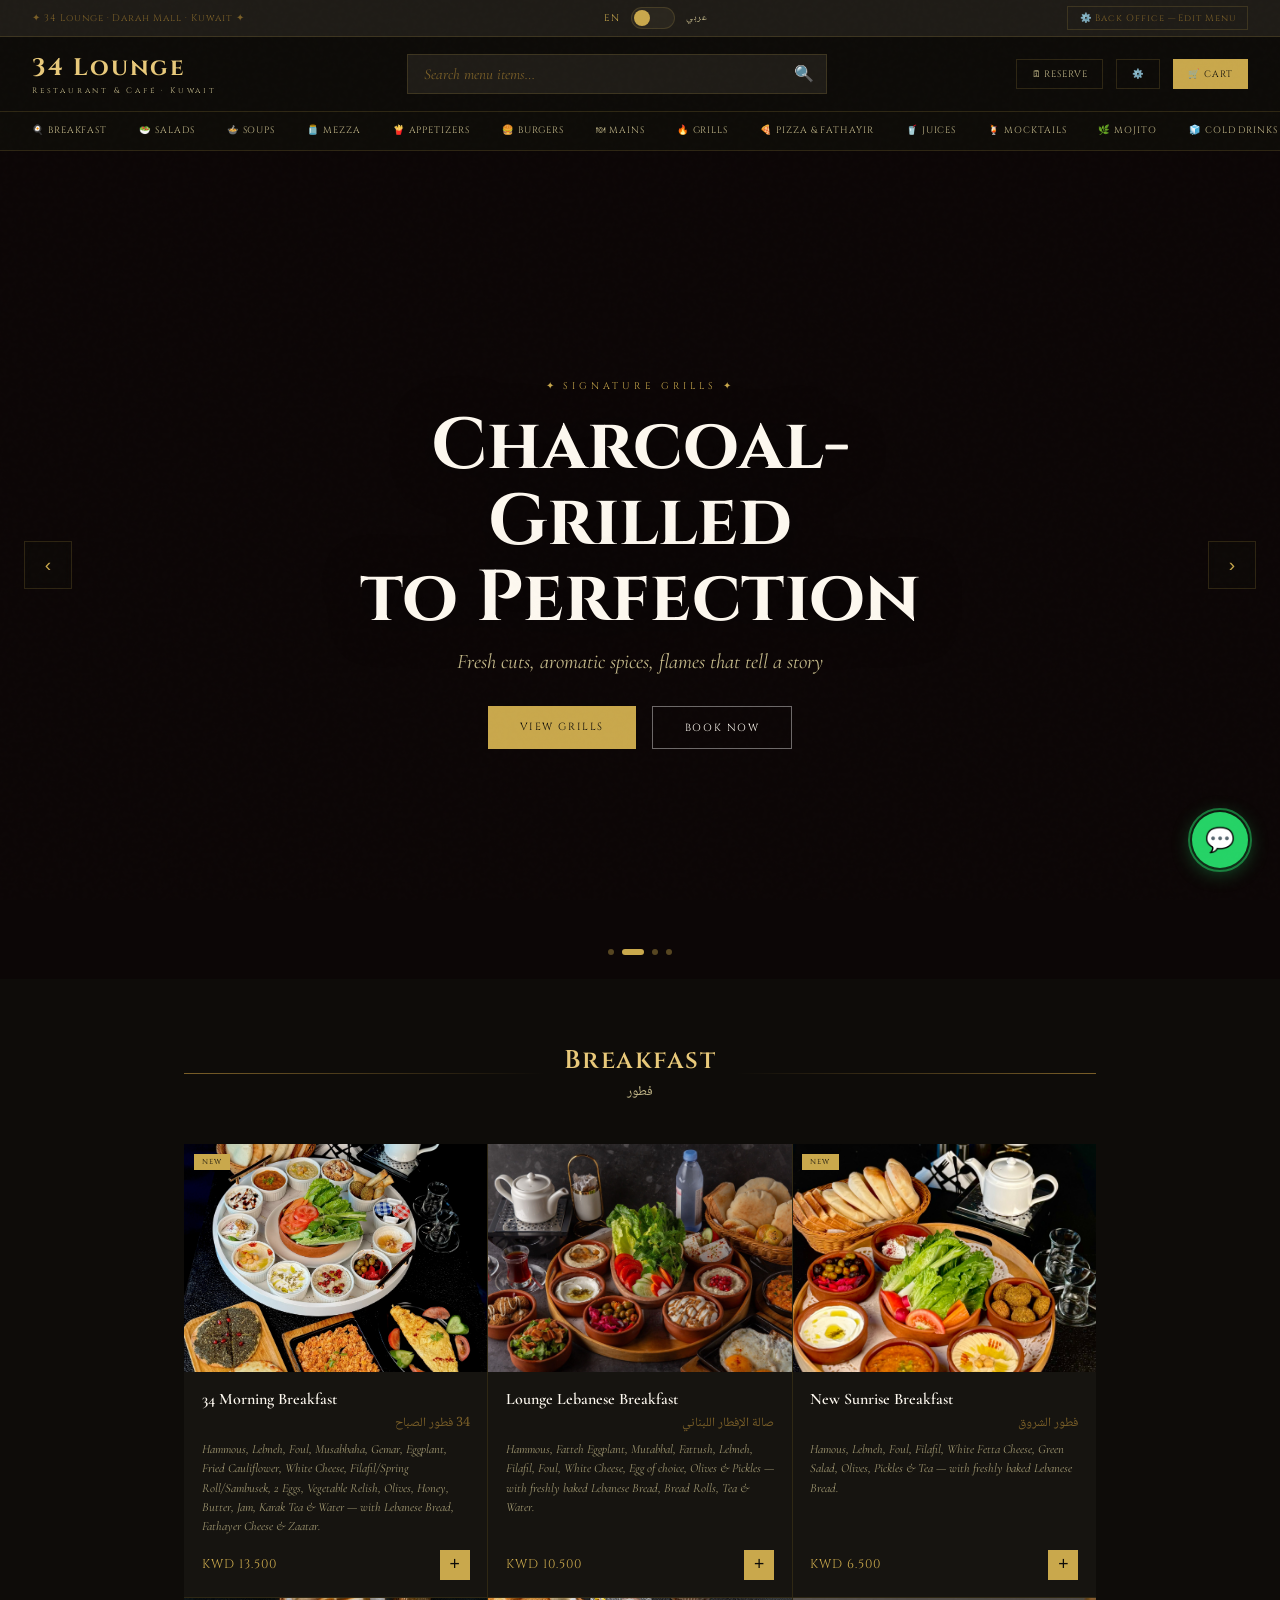
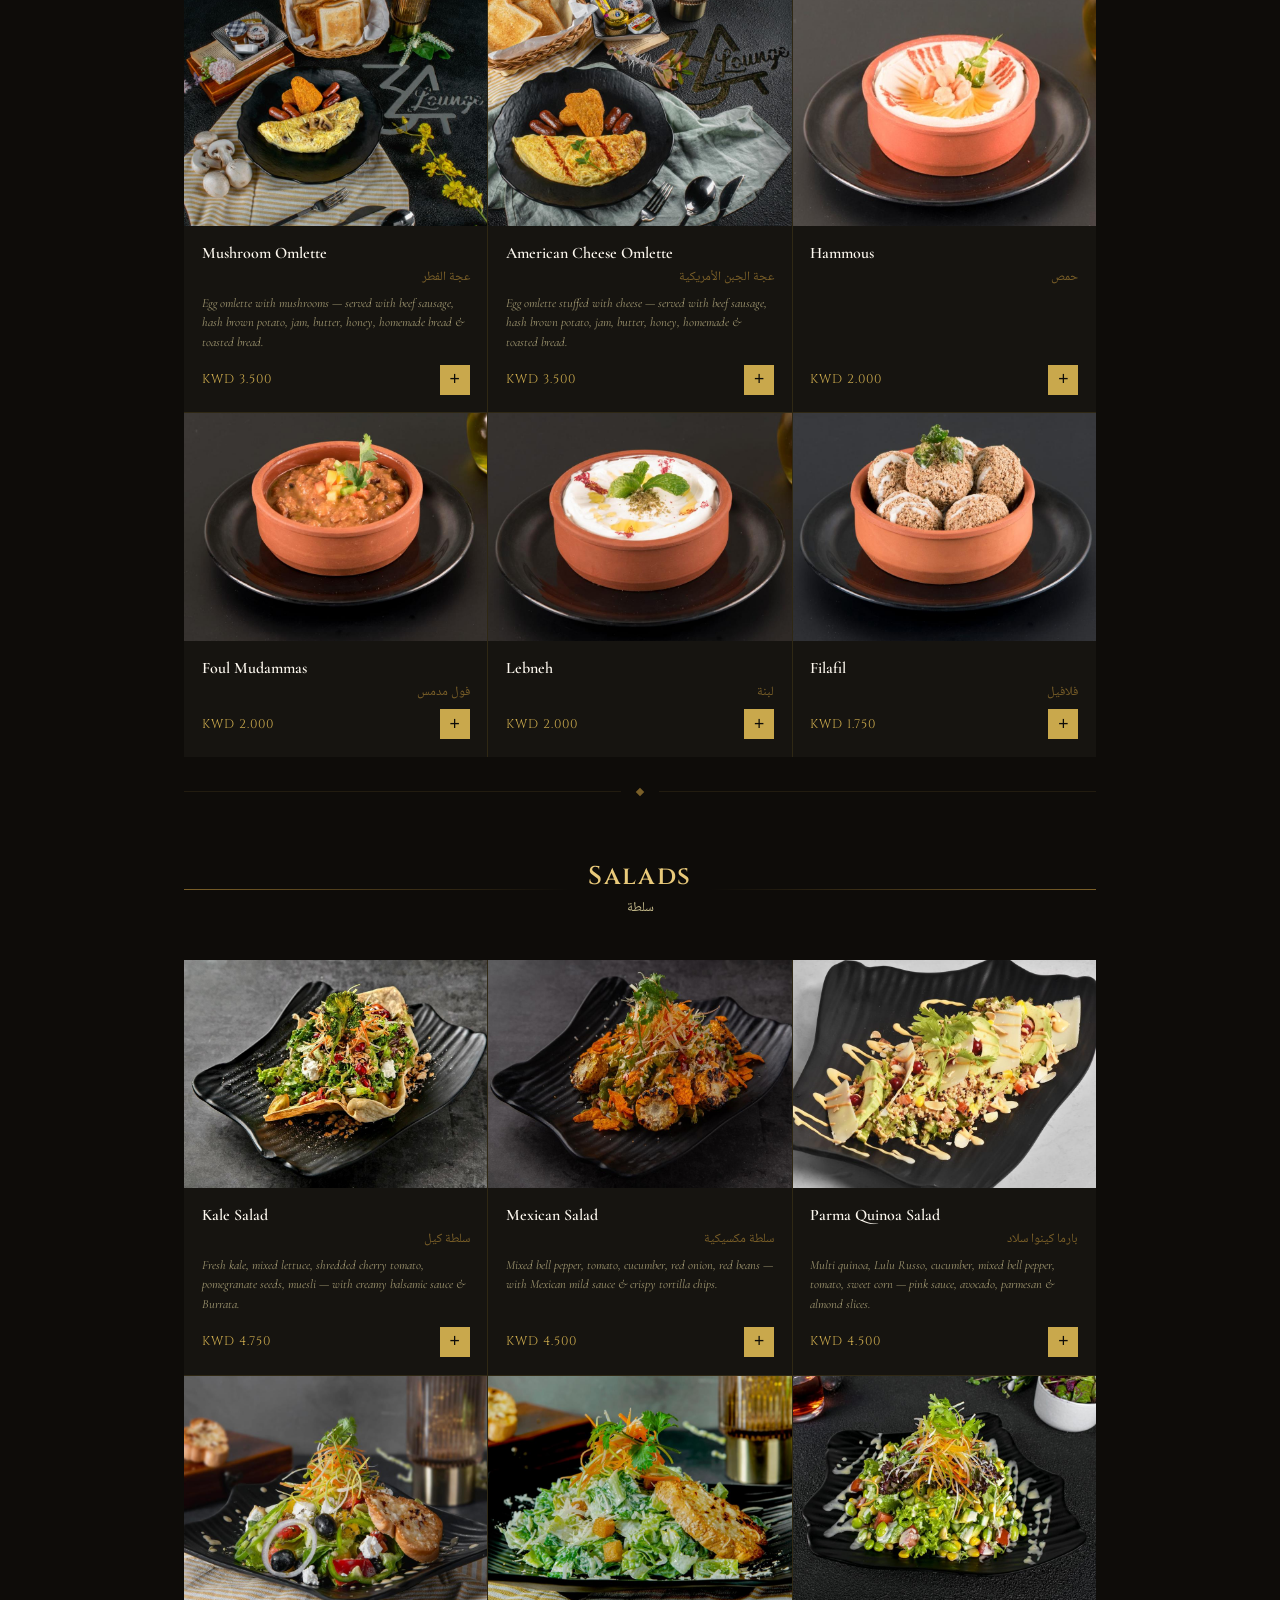
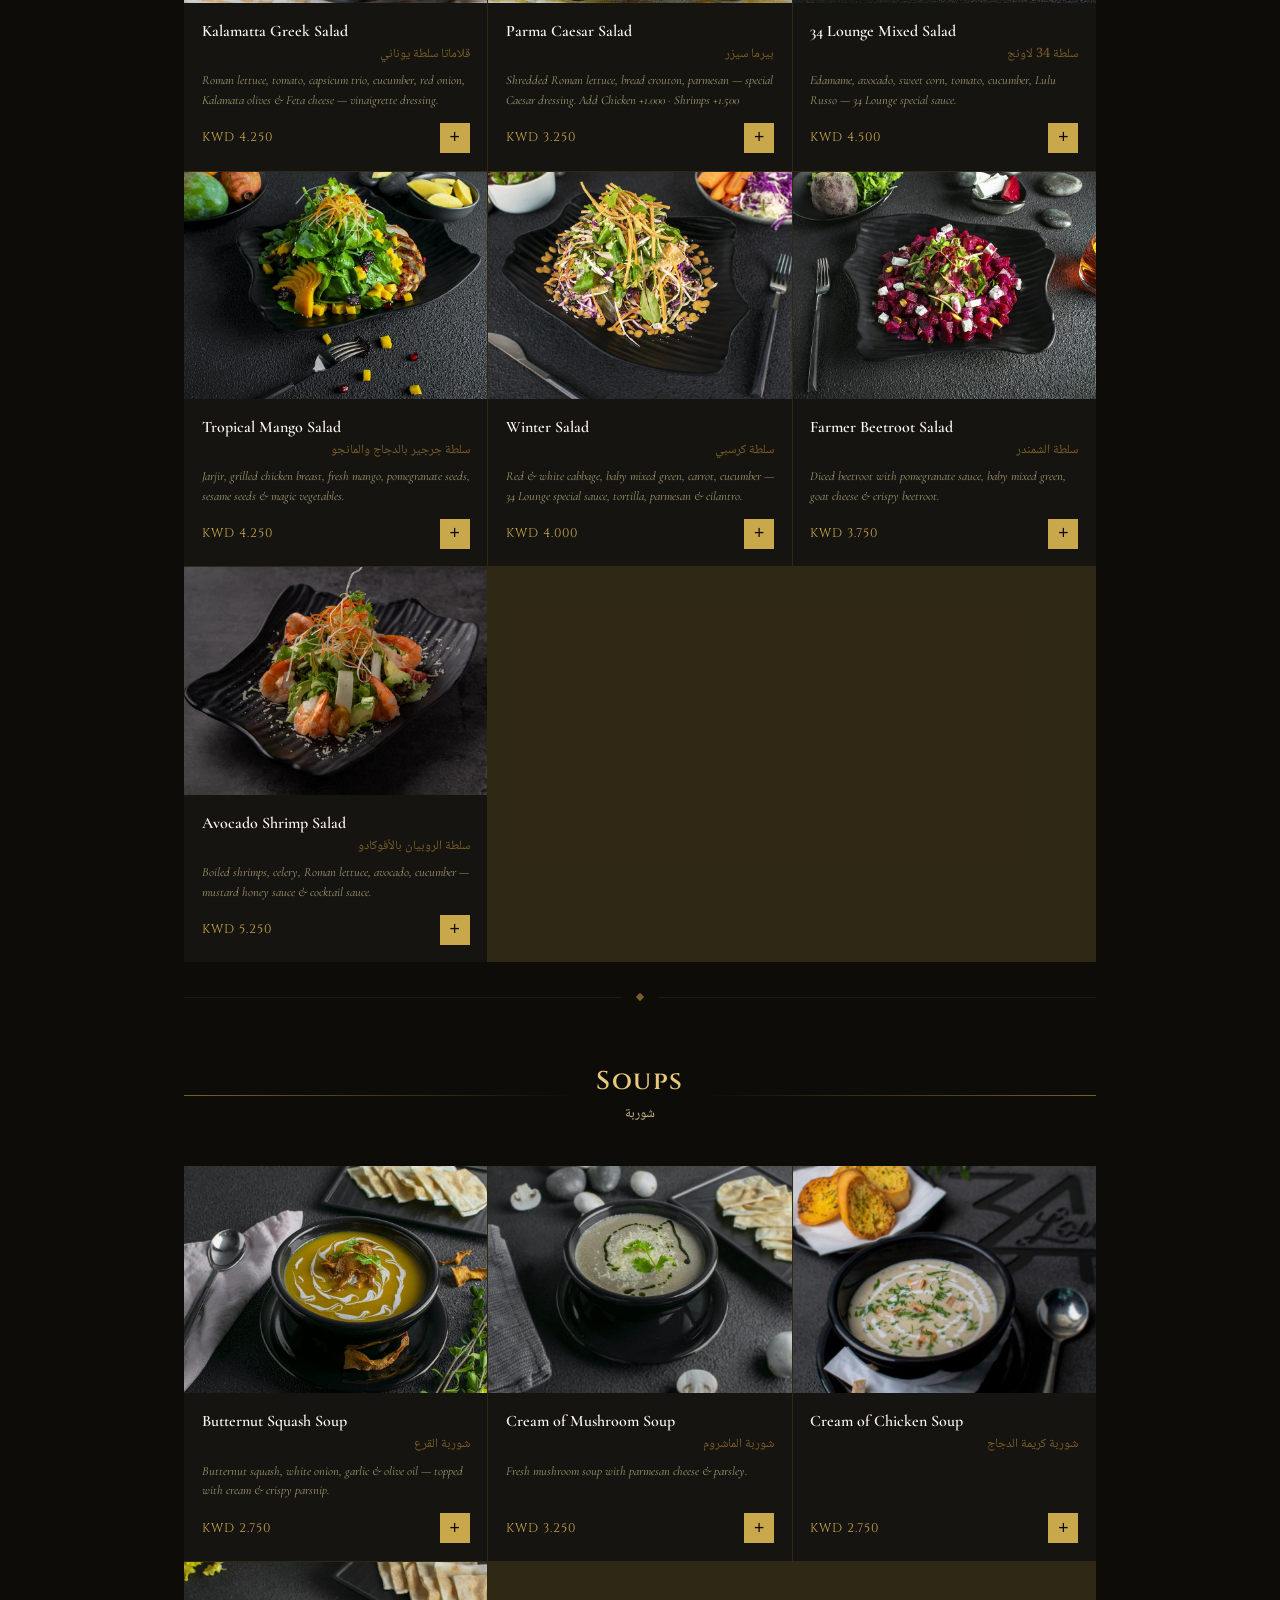
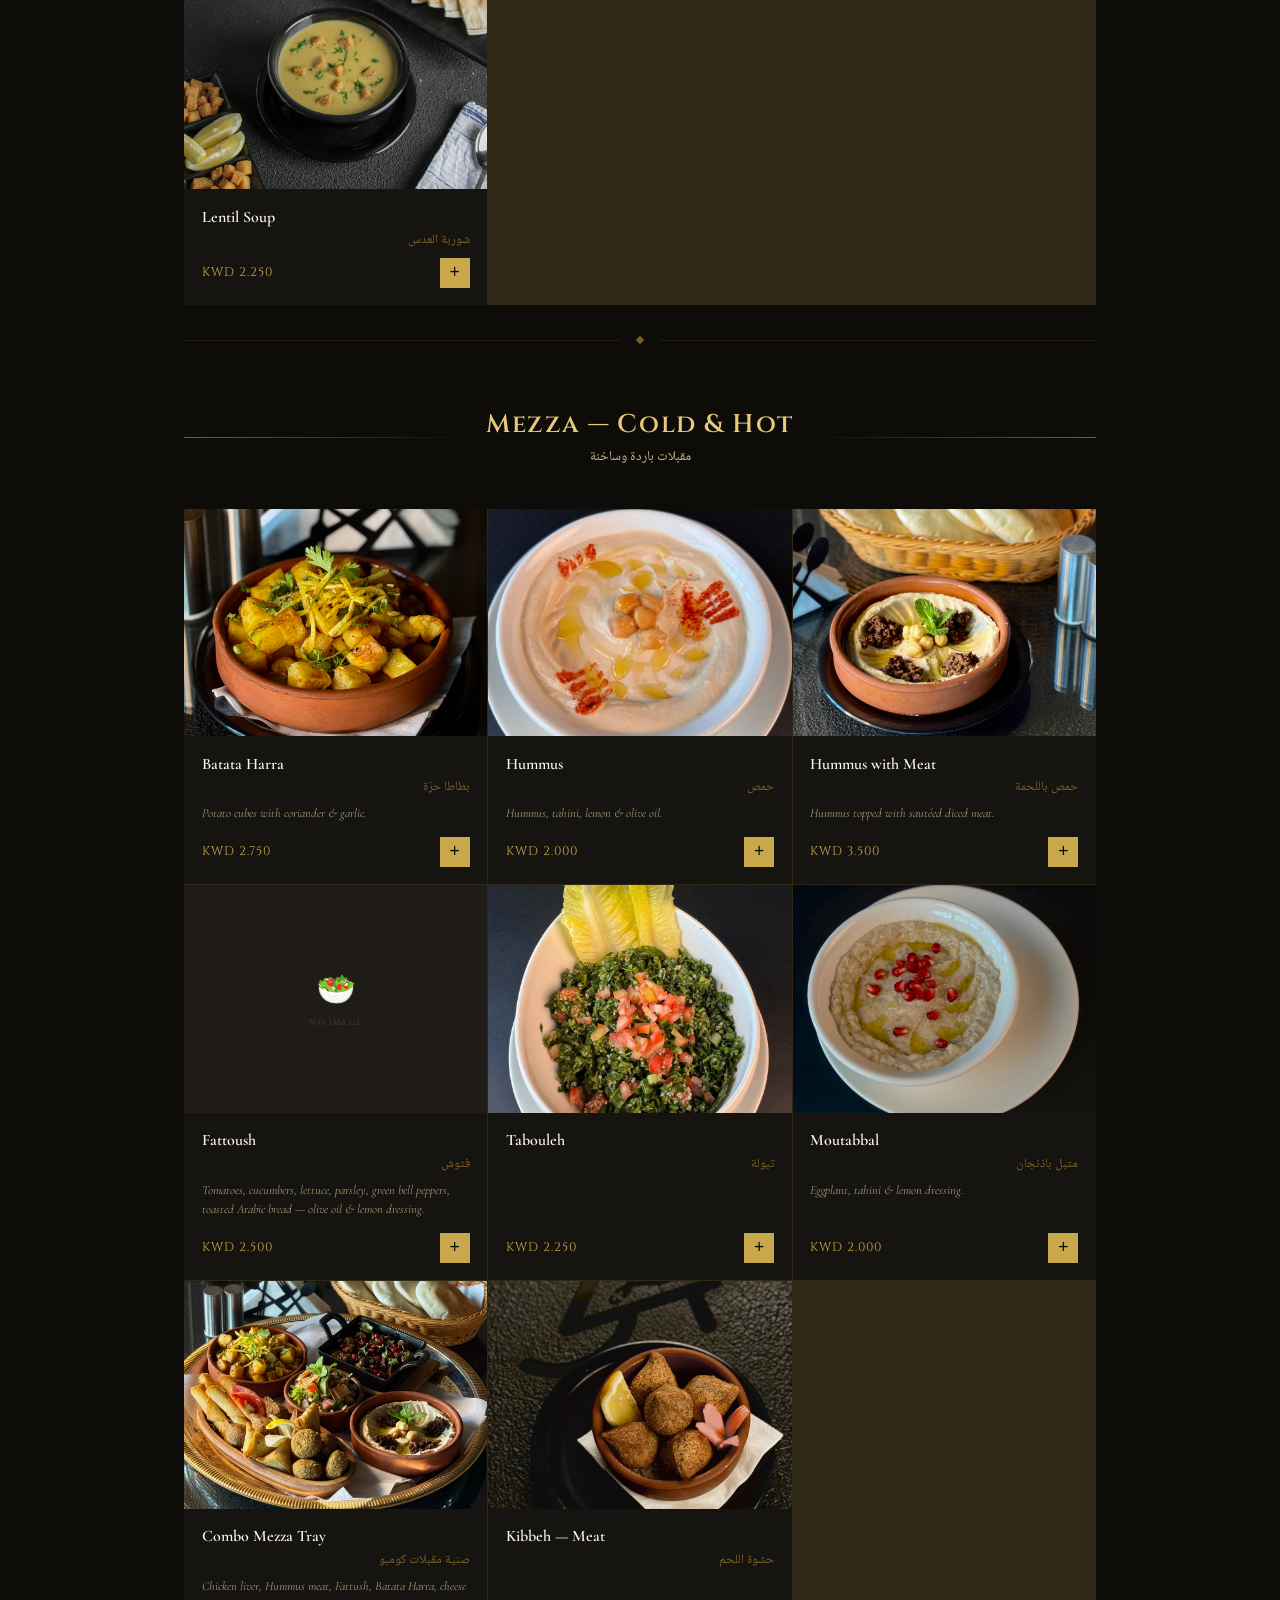
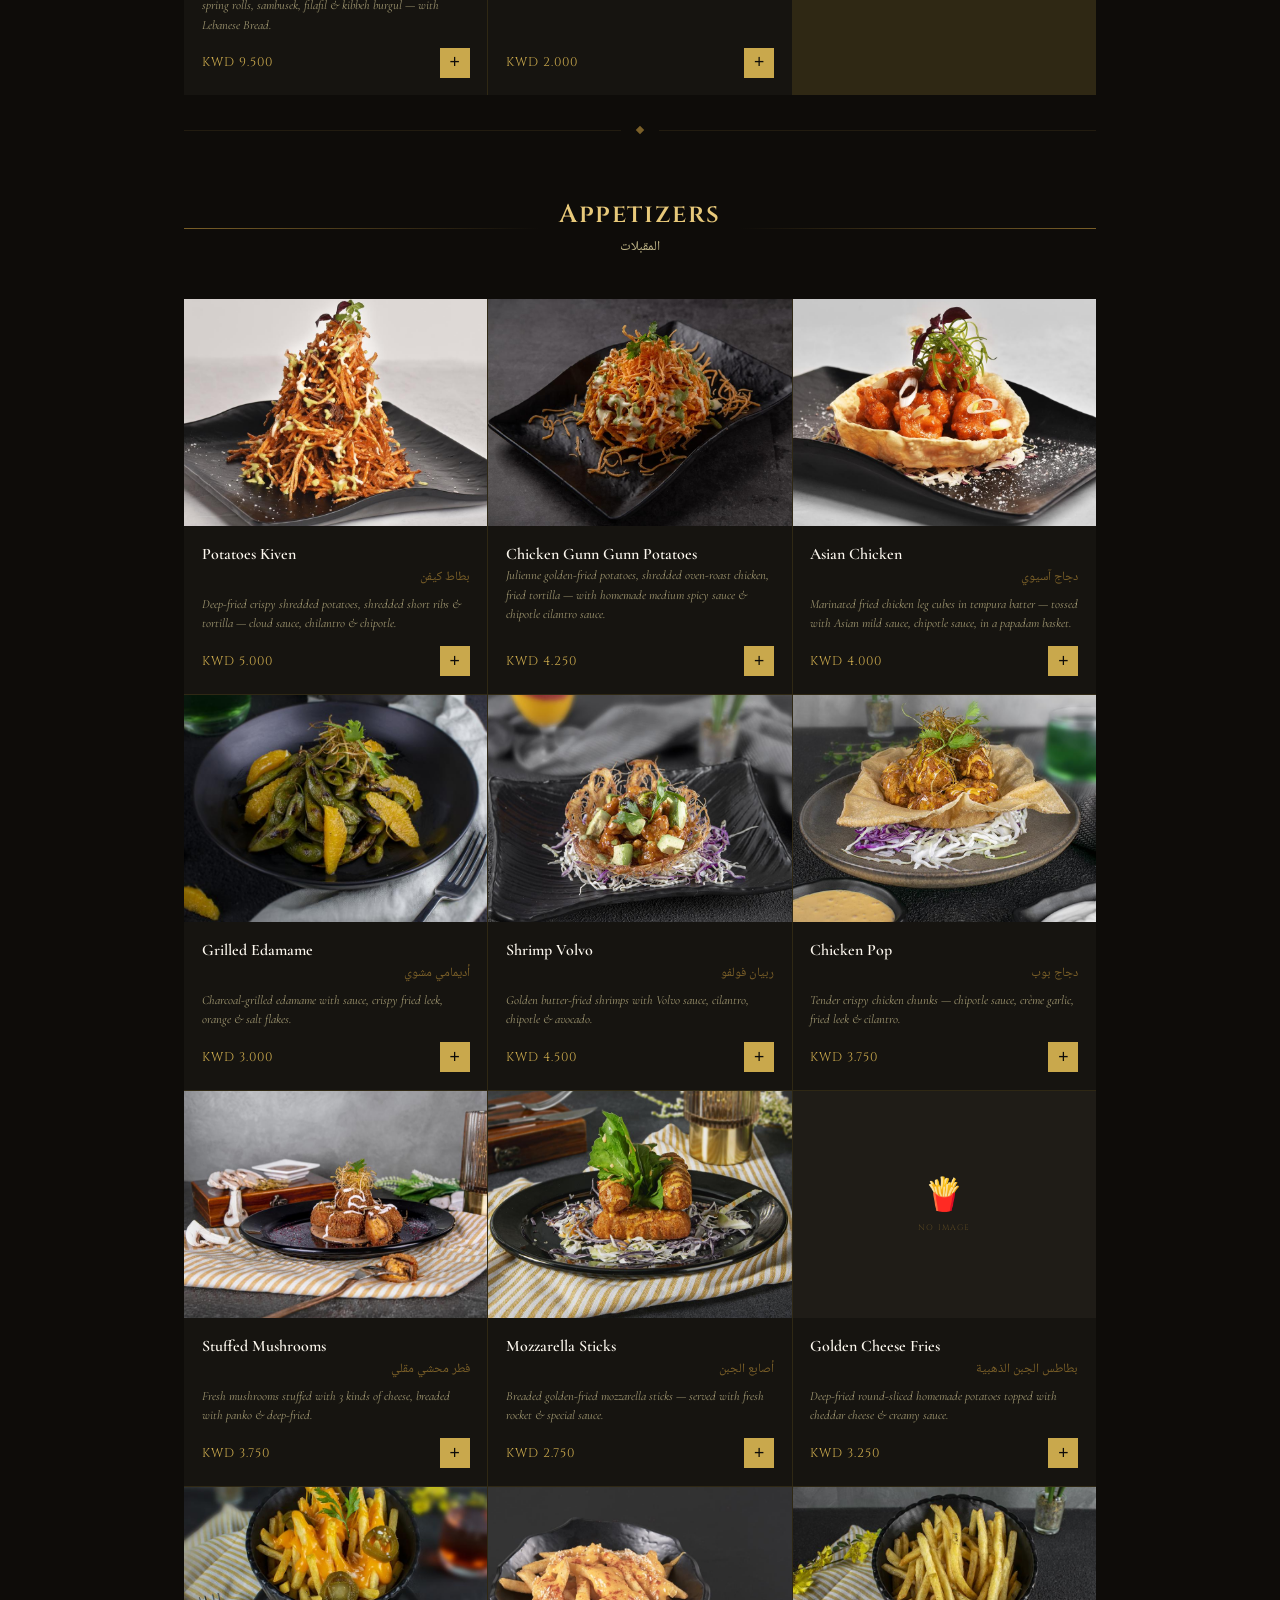
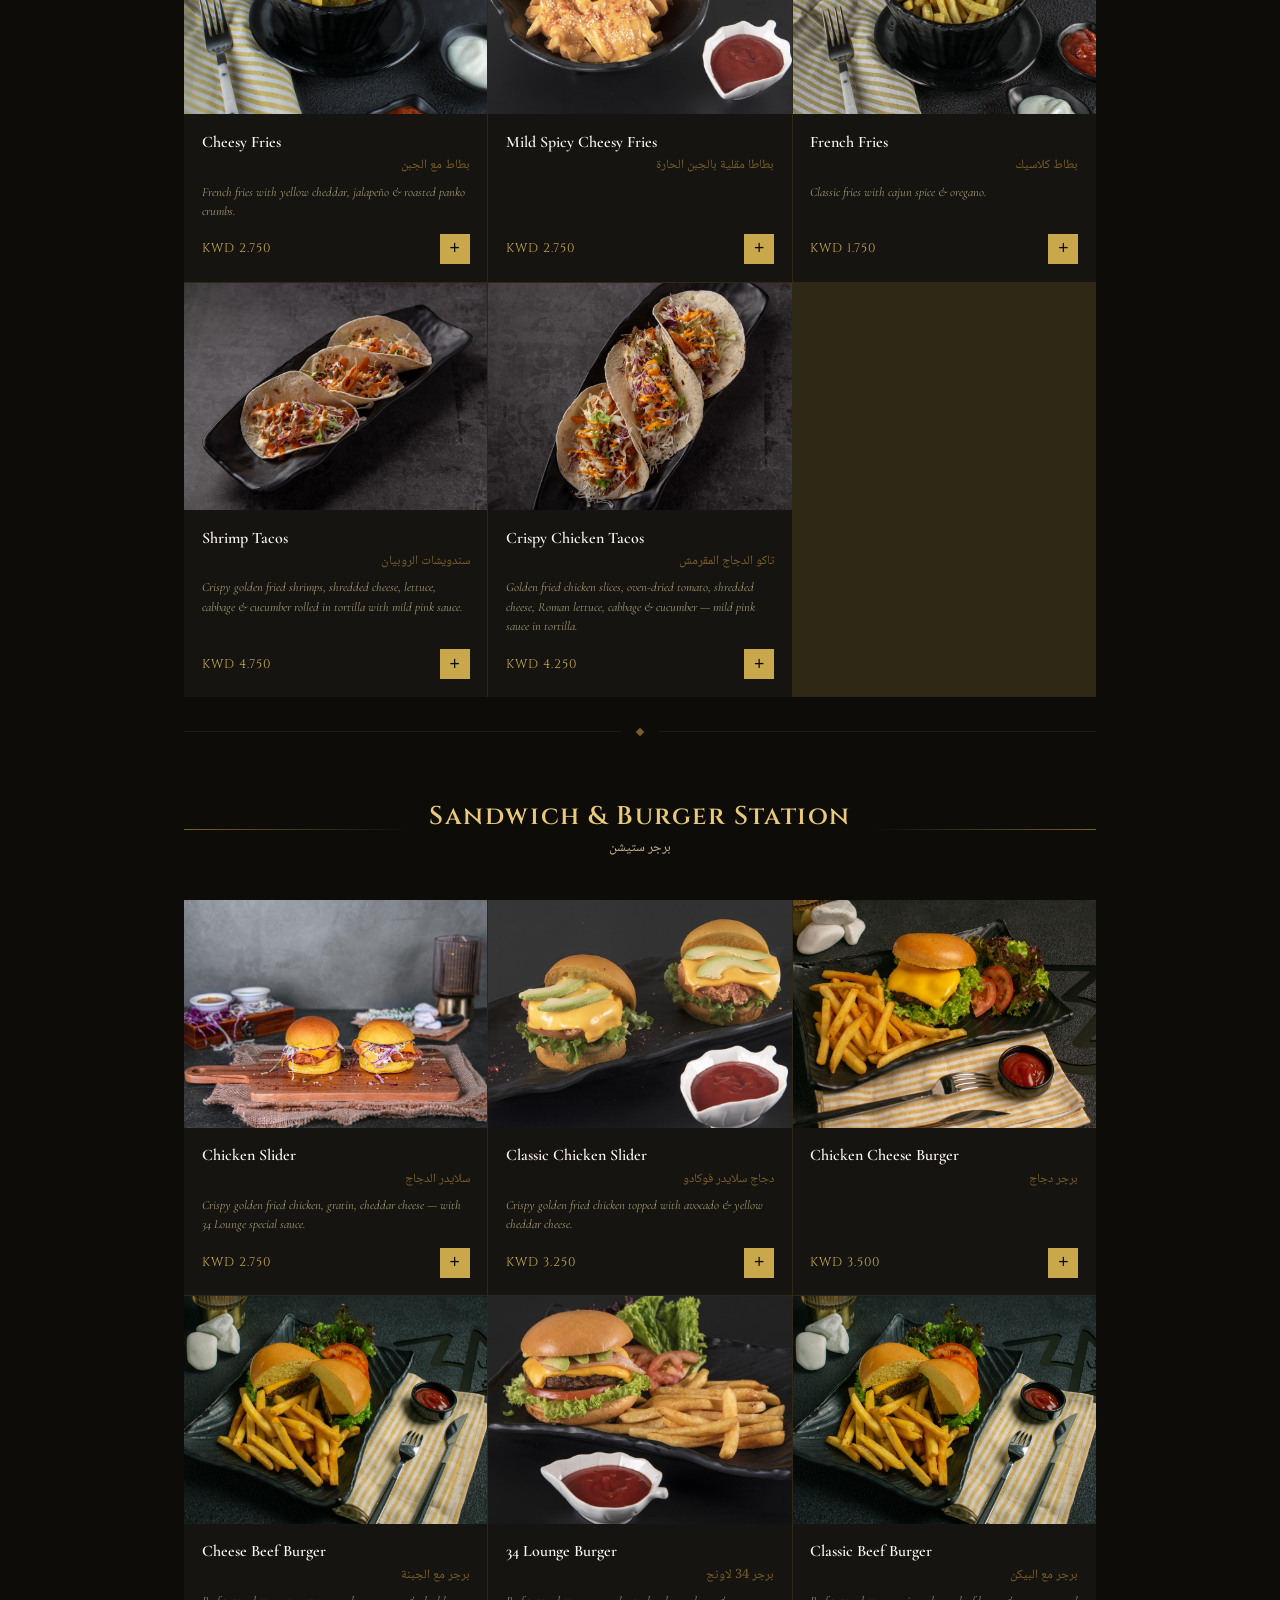
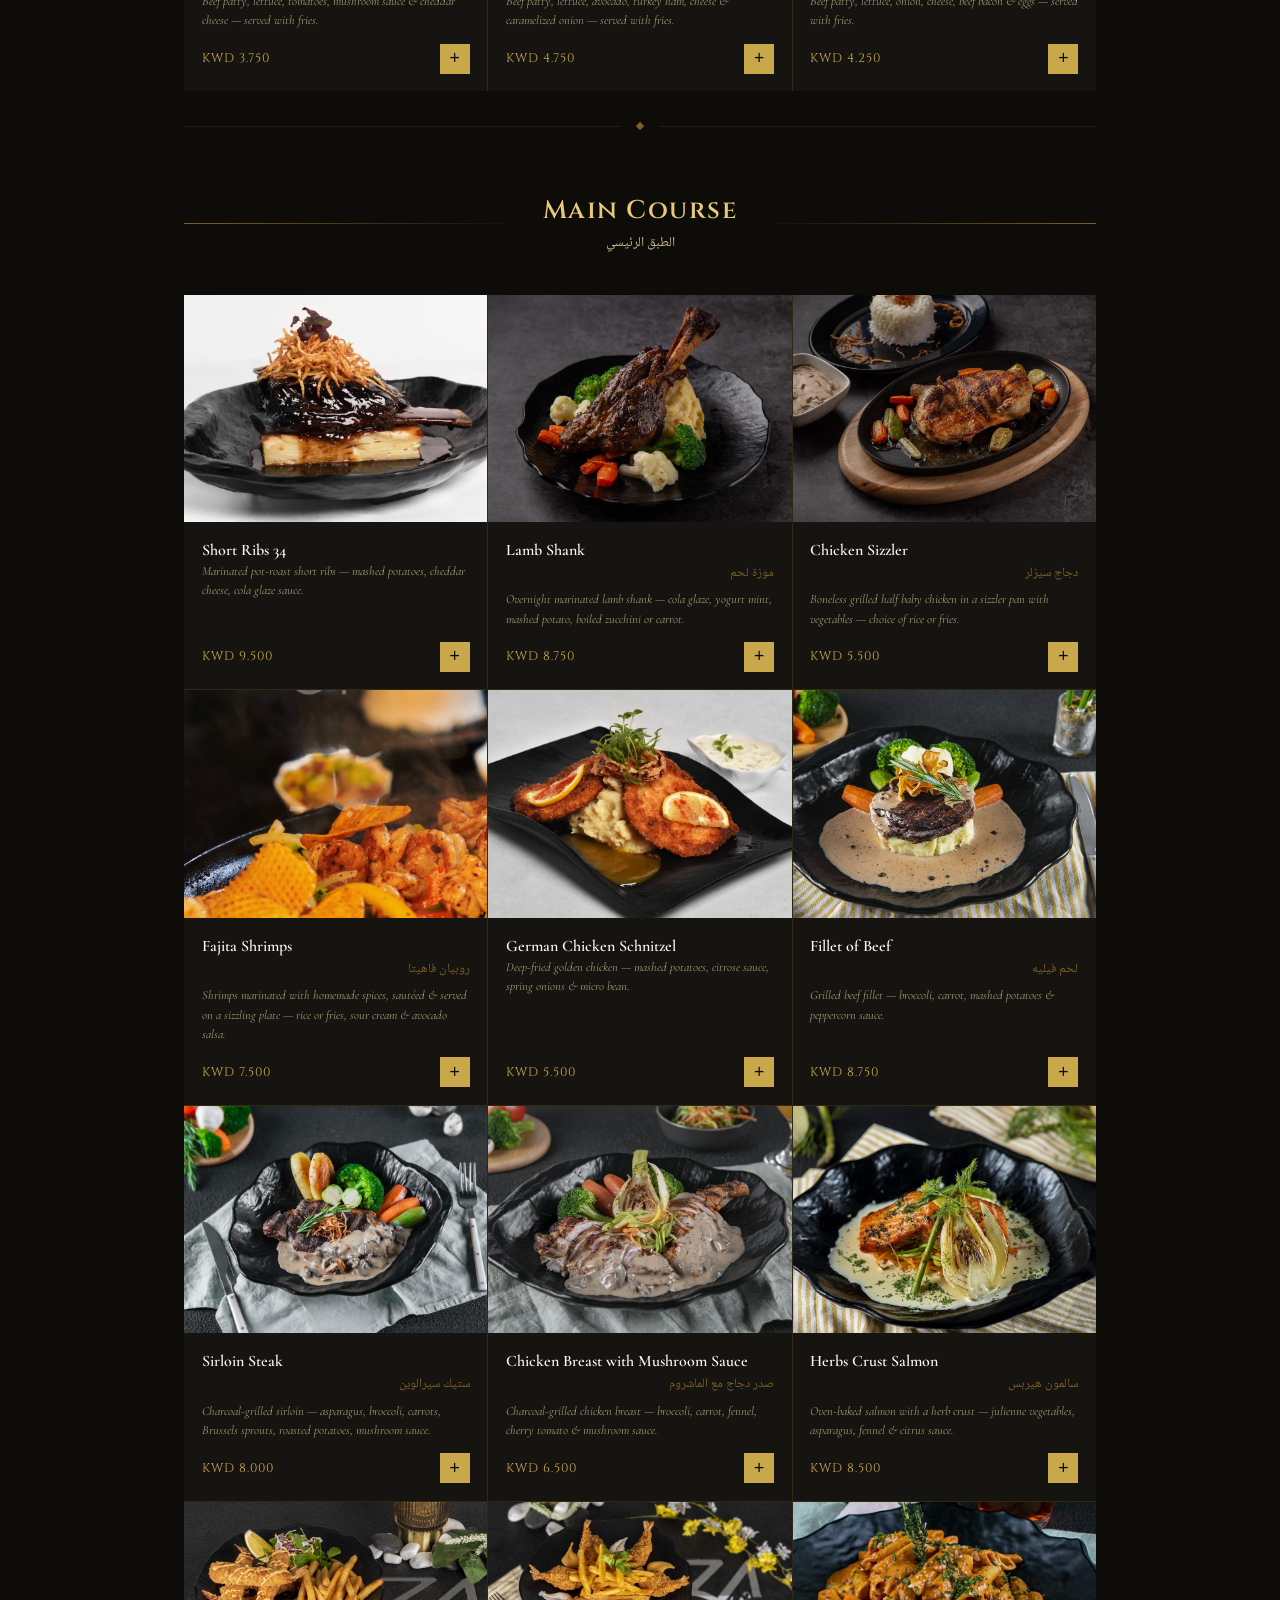
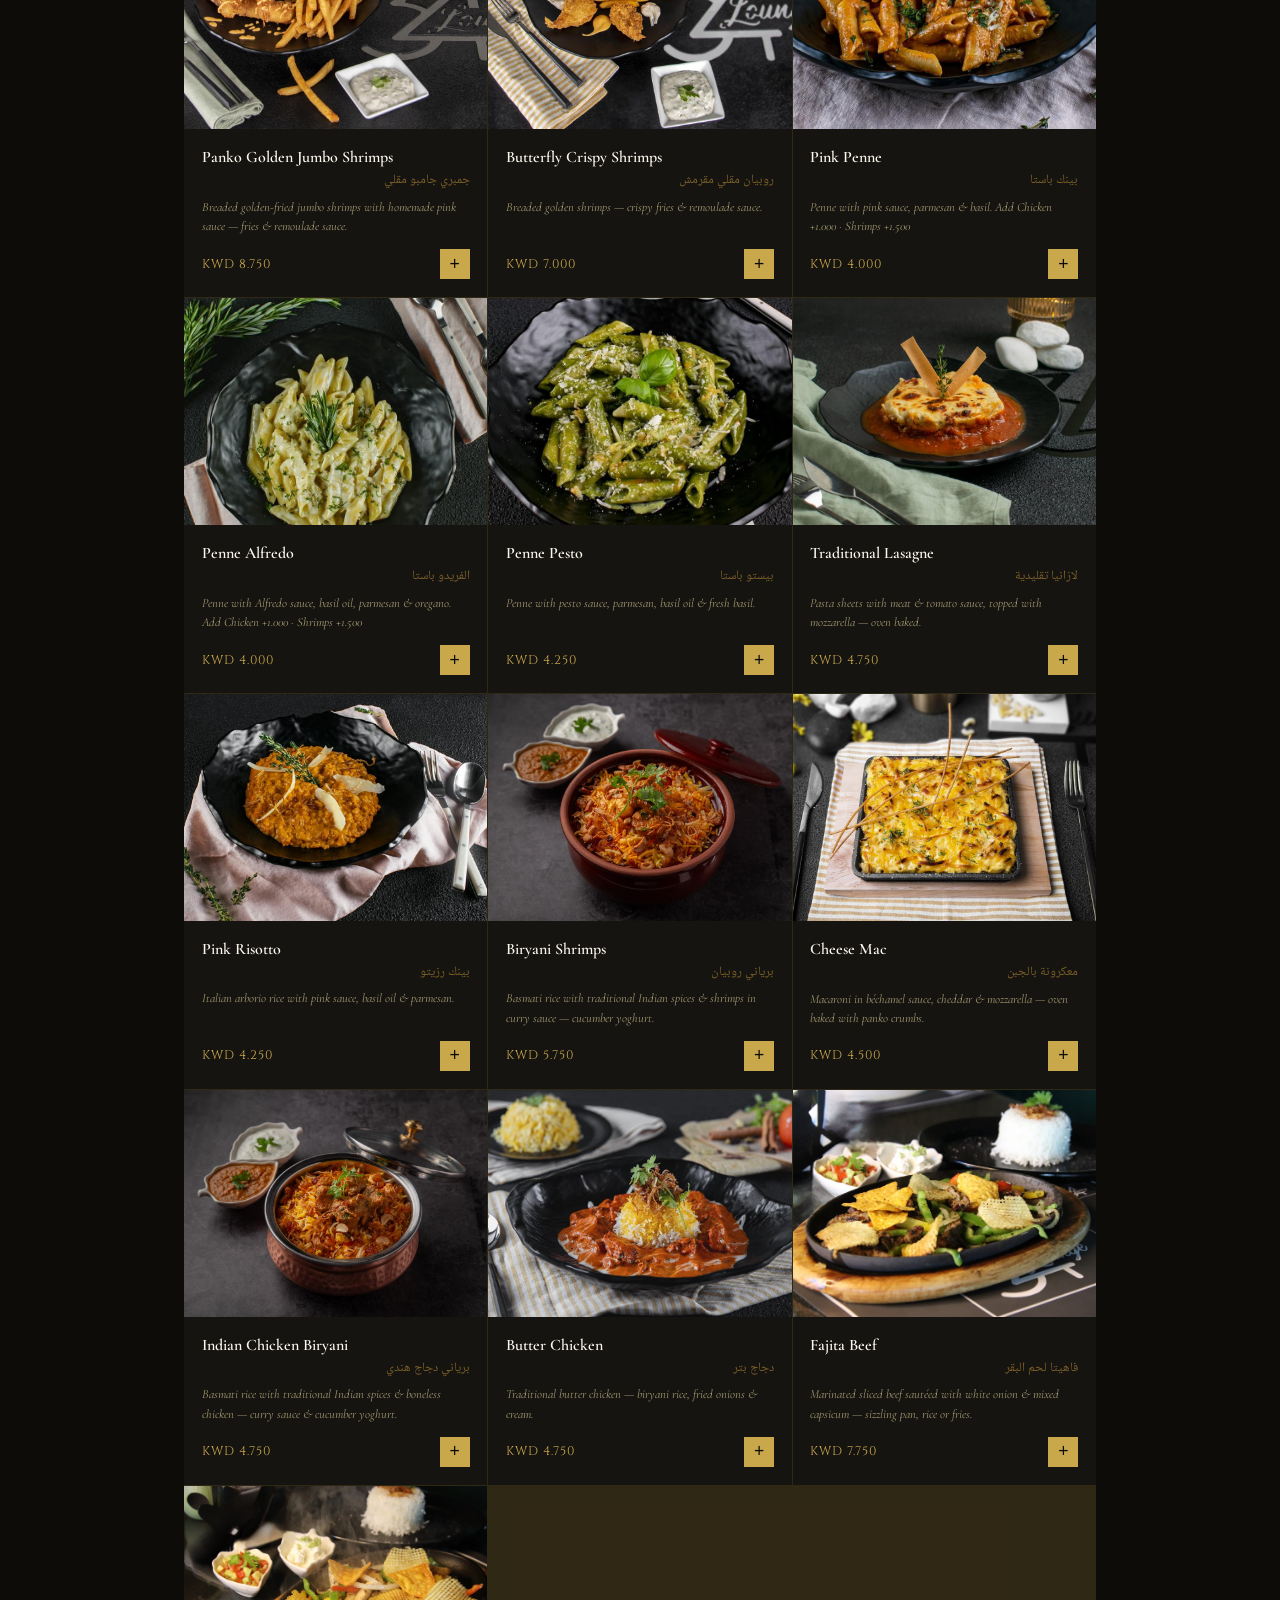
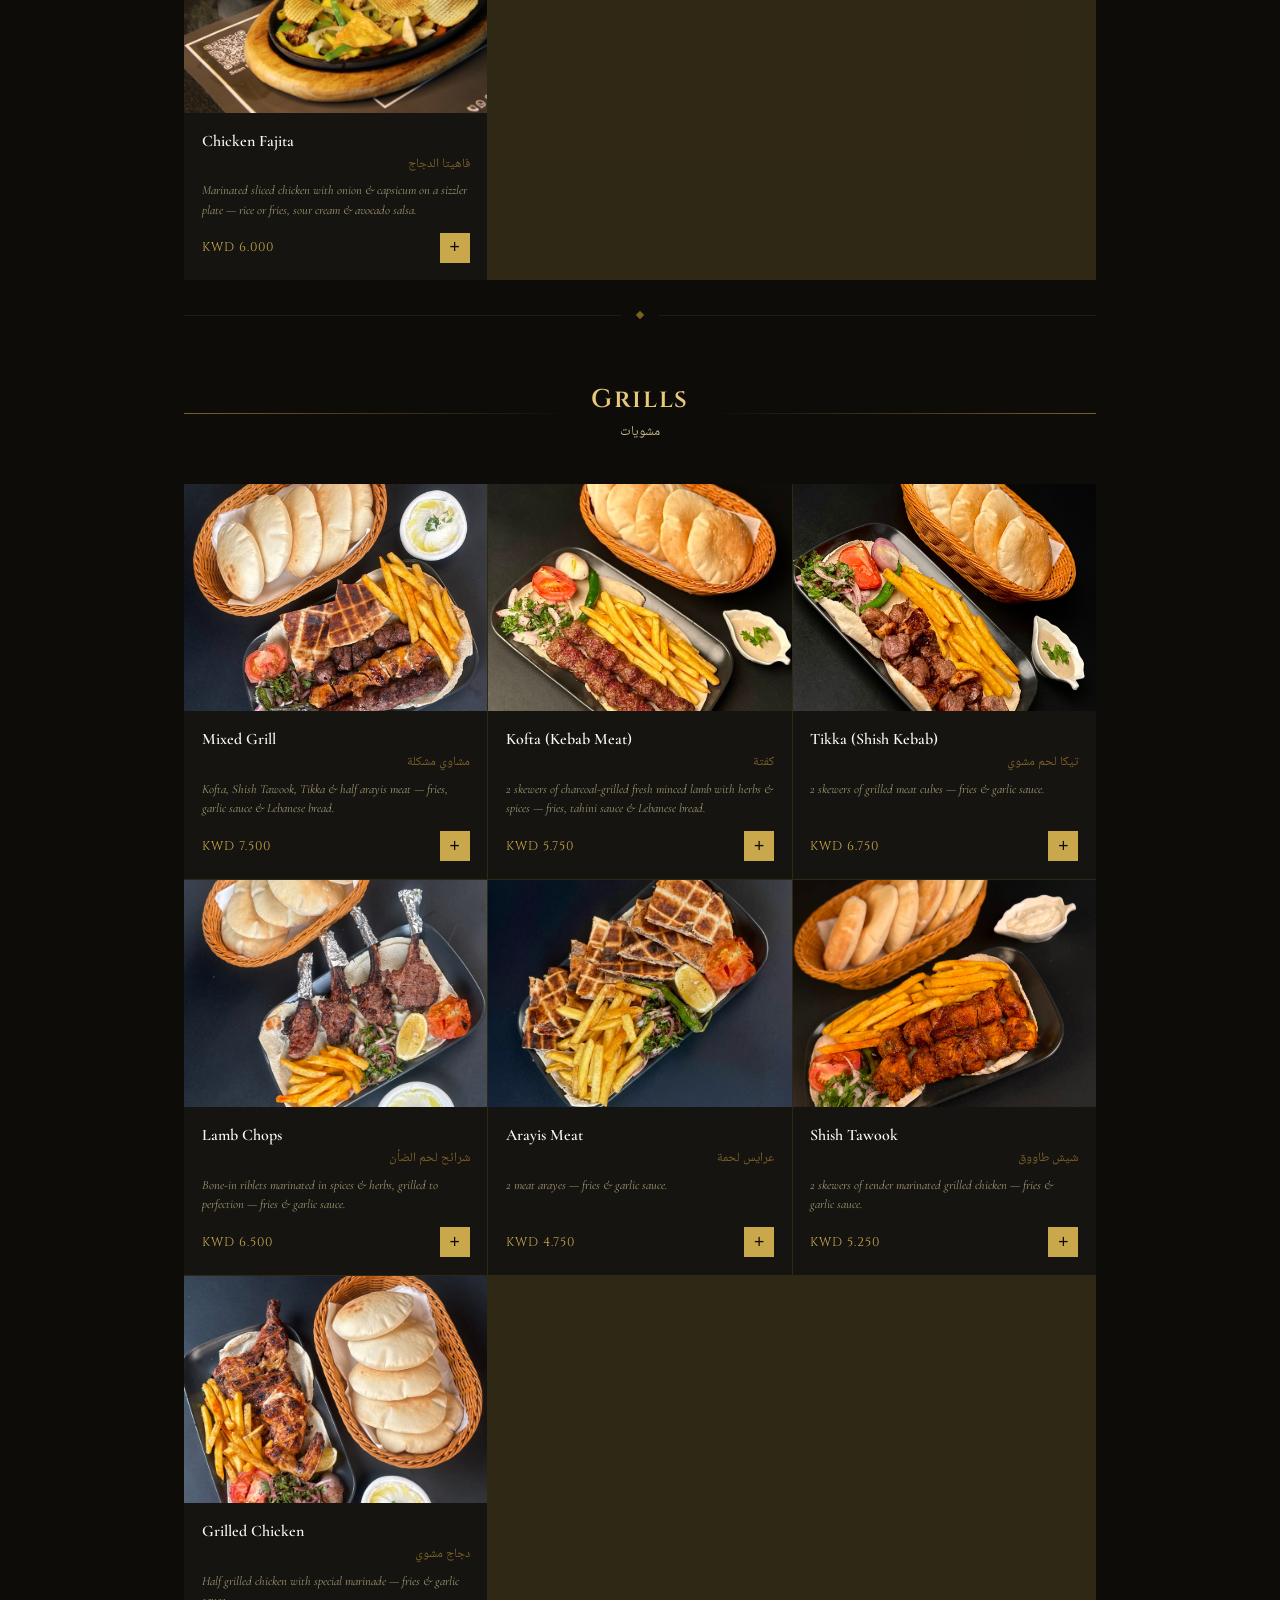
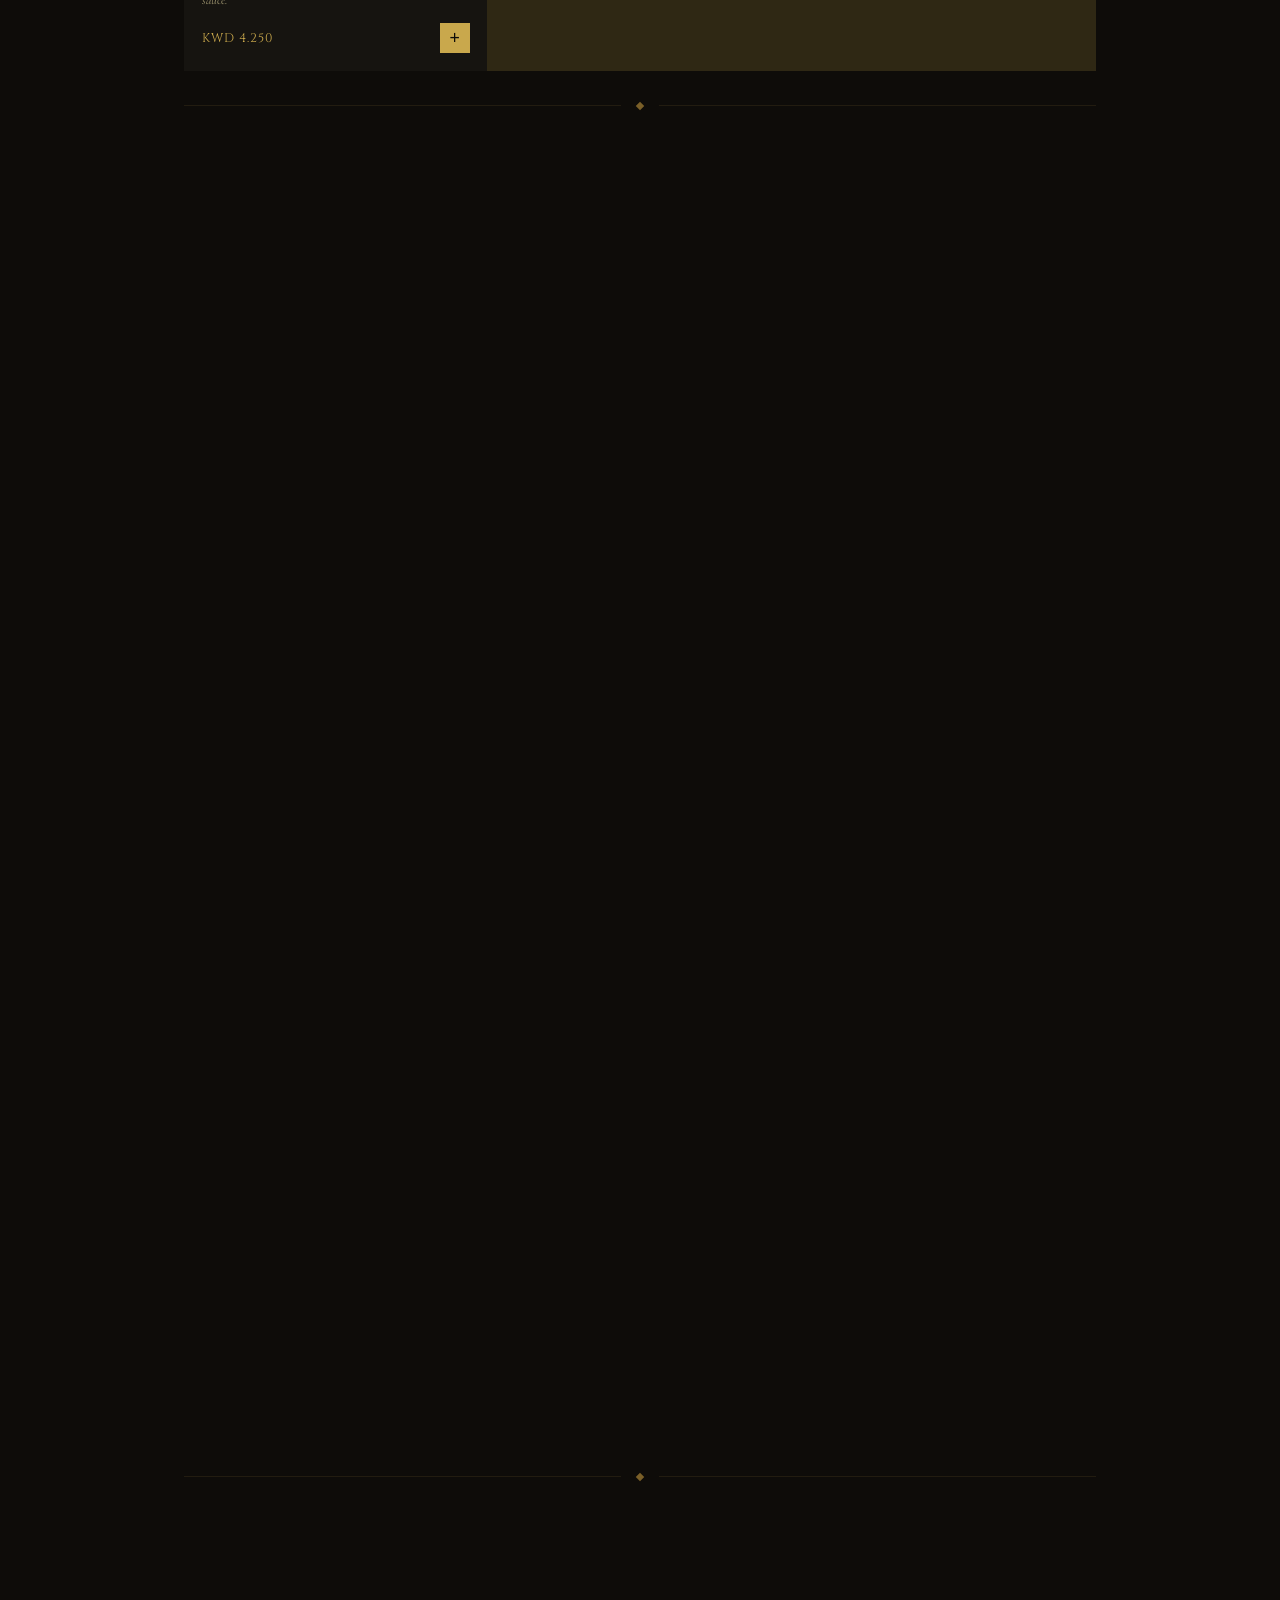
==== index.html @ 36fc1fef "initial_release" ====
<!DOCTYPE html>
<html lang="en">
<head>
<meta charset="UTF-8"/>
<meta name="viewport" content="width=device-width, initial-scale=1.0"/>
<title>34 Lounge — Menu</title>
<link href="https://fonts.googleapis.com/css2?family=Cormorant+Garamond:ital,wght@0,300;0,400;0,600;1,300;1,400&family=Cinzel:wght@400;600;700&family=Noto+Naskh+Arabic:wght@400;600&display=swap" rel="stylesheet"/>
<style>
:root {
  --gold:#c9a84c; --gold-light:#e8c97a; --gold-dim:#7a5f28; --gold-pale:rgba(201,168,76,.09);
  --dark:#0e0c09; --dark2:#161410; --dark3:#1f1c17; --dark4:#2a261e;
  --cream:#f5eed8; --cream-dim:#c4b98a; --white:#fdf8ef;
  --border:rgba(201,168,76,.18); --radius:0px;
}
*,*::before,*::after{box-sizing:border-box;margin:0;padding:0}
html{scroll-behavior:smooth;scroll-padding-top:130px}
body{background:var(--dark);color:var(--cream);font-family:'Cormorant Garamond',Georgia,serif;overflow-x:hidden}
body::before{content:'';position:fixed;inset:0;background-image:url("data:image/svg+xml,%3Csvg viewBox='0 0 200 200' xmlns='http://www.w3.org/2000/svg'%3E%3Cfilter id='n'%3E%3CfeTurbulence type='fractalNoise' baseFrequency='0.9' numOctaves='4' stitchTiles='stitch'/%3E%3C/filter%3E%3Crect width='100%25' height='100%25' filter='url(%23n)' opacity='0.04'/%3E%3C/svg%3E");pointer-events:none;z-index:9998;opacity:.35}

/* ══ HEADER ══ */
.site-header{position:sticky;top:0;z-index:500;background:rgba(14,12,9,.97);border-bottom:1px solid var(--border);backdrop-filter:blur(14px)}
.header-top{display:flex;align-items:center;justify-content:space-between;padding:.9rem 2rem;gap:1rem}
.logo{font-family:'Cinzel',serif;font-size:1.5rem;font-weight:700;color:var(--gold-light);letter-spacing:.08em;text-decoration:none;flex-shrink:0}
.logo small{display:block;font-size:.5rem;letter-spacing:.35em;color:var(--cream-dim);font-weight:400;margin-top:.1rem}

/* Search */
.search-wrap{flex:1;max-width:420px;position:relative}
.search-wrap input{width:100%;background:var(--dark3);border:1px solid var(--border);color:var(--cream);padding:.6rem 2.5rem .6rem 1rem;font-family:'Cormorant Garamond',serif;font-size:.95rem;outline:none;transition:border-color .2s}
.search-wrap input:focus{border-color:var(--gold)}
.search-wrap input::placeholder{color:var(--gold-dim);font-style:italic}
.search-icon{position:absolute;right:.8rem;top:50%;transform:translateY(-50%);color:var(--gold-dim);font-size:1rem;pointer-events:none}
.search-results{position:absolute;top:calc(100% + 4px);left:0;right:0;background:var(--dark3);border:1px solid var(--border);z-index:600;max-height:320px;overflow-y:auto;display:none}
.search-results.open{display:block}
.sr-item{display:flex;align-items:center;gap:.8rem;padding:.7rem 1rem;cursor:pointer;border-bottom:1px solid rgba(201,168,76,.07);transition:background .15s}
.sr-item:hover{background:var(--dark4)}
.sr-img{width:42px;height:42px;object-fit:cover;background:var(--dark4);flex-shrink:0}
.sr-img-ph{width:42px;height:42px;background:var(--dark4);display:flex;align-items:center;justify-content:center;font-size:1.2rem;flex-shrink:0}
.sr-name{font-size:.9rem;color:var(--cream);line-height:1.3}
.sr-price{font-family:'Cinzel',serif;font-size:.65rem;color:var(--gold);margin-top:.1rem}

/* Header right */
.header-actions{display:flex;align-items:center;gap:.8rem;flex-shrink:0}
.hdr-btn{background:none;border:1px solid var(--border);color:var(--cream-dim);padding:.5rem .9rem;font-family:'Cinzel',serif;font-size:.58rem;letter-spacing:.1em;text-transform:uppercase;cursor:pointer;transition:all .2s;text-decoration:none;display:inline-flex;align-items:center;gap:.4rem}
.hdr-btn:hover{border-color:var(--gold);color:var(--gold)}
.hdr-btn.primary{background:var(--gold);color:var(--dark);border-color:var(--gold)}
.hdr-btn.primary:hover{background:var(--gold-light)}
.cart-btn{position:relative}
.cart-count{position:absolute;top:-6px;right:-6px;width:18px;height:18px;background:var(--gold);color:var(--dark);border-radius:50%;font-size:.55rem;font-family:'Cinzel',serif;display:flex;align-items:center;justify-content:center;font-weight:700;display:none}
.cart-count.show{display:flex}

/* Hamburger mobile */
.ham{display:none;flex-direction:column;gap:4px;cursor:pointer;padding:.4rem;background:none;border:none}
.ham span{display:block;width:22px;height:2px;background:var(--gold-dim);transition:all .3s}

/* ══ NAV BAR ══ */
.cat-nav{border-top:1px solid var(--border);background:rgba(14,12,9,.95)}
.cat-nav-inner{display:flex;overflow-x:auto;scrollbar-width:none;padding:0 1rem}
.cat-nav-inner::-webkit-scrollbar{display:none}
.cat-item{flex-shrink:0;padding:.75rem 1rem;font-family:'Cinzel',serif;font-size:.58rem;letter-spacing:.1em;text-transform:uppercase;color:var(--cream-dim);cursor:pointer;border-bottom:2px solid transparent;transition:all .2s;white-space:nowrap;user-select:none}
.cat-item:hover{color:var(--gold-light)}
.cat-item.active{color:var(--gold);border-bottom-color:var(--gold)}

/* ══ HERO SWIPER ══ */
.hero-swiper{position:relative;height:92vh;min-height:520px;overflow:hidden}
.swiper-track{display:flex;height:100%;transition:transform .7s cubic-bezier(.77,0,.175,1)}
.slide{min-width:100%;height:100%;position:relative;display:flex;align-items:center;justify-content:center;overflow:hidden}
.slide-bg{position:absolute;inset:0;background-size:cover;background-position:center;transition:transform 8s ease;filter:brightness(.45)}
.slide.active .slide-bg{transform:scale(1.06)}
.slide-content{position:relative;z-index:2;text-align:center;padding:2rem;max-width:700px}
.slide-badge{font-family:'Cinzel',serif;font-size:.6rem;letter-spacing:.4em;text-transform:uppercase;color:var(--gold);margin-bottom:1rem;animation:fadeUp .8s ease both}
.slide-title{font-family:'Cinzel',serif;font-size:clamp(2rem,6vw,4.5rem);font-weight:700;color:var(--white);line-height:1.05;margin-bottom:.8rem;animation:fadeUp .9s .1s ease both;text-shadow:0 4px 40px rgba(0,0,0,.7)}
.slide-sub{font-size:clamp(1rem,2.5vw,1.3rem);font-style:italic;color:var(--cream-dim);margin-bottom:2rem;animation:fadeUp .9s .2s ease both}
.slide-cta{display:inline-flex;gap:1rem;flex-wrap:wrap;justify-content:center;animation:fadeUp .9s .3s ease both}
.slide-btn{font-family:'Cinzel',serif;font-size:.65rem;letter-spacing:.15em;text-transform:uppercase;padding:.85rem 2rem;cursor:pointer;border:none;transition:all .2s;text-decoration:none}
.slide-btn.primary{background:var(--gold);color:var(--dark)}
.slide-btn.primary:hover{background:var(--gold-light);transform:translateY(-2px)}
.slide-btn.outline{background:transparent;color:var(--white);border:1px solid rgba(255,255,255,.4)}
.slide-btn.outline:hover{border-color:var(--gold);color:var(--gold)}

/* Swiper controls */
.swiper-prev,.swiper-next{position:absolute;top:50%;transform:translateY(-50%);z-index:10;background:rgba(14,12,9,.5);border:1px solid var(--border);color:var(--gold);width:48px;height:48px;display:flex;align-items:center;justify-content:center;cursor:pointer;font-size:1.2rem;transition:all .2s;backdrop-filter:blur(4px)}
.swiper-prev{left:1.5rem}.swiper-next{right:1.5rem}
.swiper-prev:hover,.swiper-next:hover{background:var(--gold);color:var(--dark);border-color:var(--gold)}
.swiper-dots{position:absolute;bottom:1.5rem;left:50%;transform:translateX(-50%);display:flex;gap:.5rem;z-index:10}
.swiper-dot{width:6px;height:6px;border-radius:50%;background:rgba(201,168,76,.4);cursor:pointer;transition:all .3s}
.swiper-dot.active{background:var(--gold);width:22px;border-radius:3px}

/* ══ SECTION ══ */
.section{max-width:960px;margin:0 auto;padding:4rem 1.5rem 2rem}
.section-header{display:flex;align-items:center;gap:1.2rem;margin-bottom:2.5rem}
.sec-line{flex:1;height:1px;background:linear-gradient(90deg,var(--gold-dim),transparent)}
.sec-line.r{background:linear-gradient(270deg,var(--gold-dim),transparent)}
.sec-title{font-family:'Cinzel',serif;font-size:clamp(1.1rem,3vw,1.6rem);font-weight:600;color:var(--gold-light);letter-spacing:.06em;text-align:center}
.sec-title-ar{font-family:'Noto Naskh Arabic',serif;font-size:.85rem;color:var(--cream-dim);direction:rtl;text-align:center;margin-top:.15rem}
.sec-divider{max-width:960px;margin:0 auto;display:flex;align-items:center;gap:1rem;padding:0 1.5rem}
.sec-div-line{flex:1;height:1px;background:rgba(201,168,76,.1)}
.sec-div-diamond{width:6px;height:6px;background:var(--gold-dim);transform:rotate(45deg);flex-shrink:0}

/* ══ ITEM GRID ══ */
.item-grid{display:grid;grid-template-columns:repeat(auto-fill,minmax(260px,1fr));gap:1px;background:var(--border)}
.item-card{background:var(--dark2);cursor:pointer;transition:background .2s;position:relative;display:flex;flex-direction:column}
.item-card:hover{background:var(--dark3)}
.item-img-wrap{position:relative;aspect-ratio:4/3;overflow:hidden;background:var(--dark3)}
.item-img-wrap img{width:100%;height:100%;object-fit:cover;transition:transform .5s ease;display:block}
.item-card:hover .item-img-wrap img{transform:scale(1.05)}
.item-img-ph{width:100%;aspect-ratio:4/3;background:var(--dark3);display:flex;flex-direction:column;align-items:center;justify-content:center;gap:.5rem;color:var(--gold-dim);font-size:2rem}
.item-img-ph small{font-family:'Cinzel',serif;font-size:.5rem;letter-spacing:.15em;text-transform:uppercase;color:var(--gold-dim);opacity:.6}
.item-badge{position:absolute;top:.6rem;left:.6rem;font-family:'Cinzel',serif;font-size:.45rem;letter-spacing:.15em;text-transform:uppercase;background:var(--gold);color:var(--dark);padding:.2rem .5rem}
.item-body{padding:1.1rem;flex:1;display:flex;flex-direction:column}
.item-name{font-family:'Cormorant Garamond',serif;font-size:1rem;font-weight:600;color:var(--white);line-height:1.3;margin-bottom:.1rem}
.item-name-ar{font-family:'Noto Naskh Arabic',serif;font-size:.8rem;color:var(--gold-dim);direction:rtl;margin-bottom:.4rem}
.item-desc{font-size:.78rem;color:var(--cream-dim);line-height:1.55;font-style:italic;margin-bottom:.8rem;flex:1;opacity:.8}
.item-footer{display:flex;align-items:center;justify-content:space-between;margin-top:auto}
.item-price{font-family:'Cinzel',serif;font-size:.78rem;letter-spacing:.08em;color:var(--gold)}
.add-btn{background:var(--gold);color:var(--dark);border:none;width:30px;height:30px;display:flex;align-items:center;justify-content:center;font-size:1.1rem;cursor:pointer;transition:all .2s;flex-shrink:0}
.add-btn:hover{background:var(--gold-light);transform:scale(1.1)}

/* ══ CART DRAWER ══ */
.cart-overlay{position:fixed;inset:0;background:rgba(0,0,0,.6);z-index:800;opacity:0;pointer-events:none;transition:opacity .3s;backdrop-filter:blur(4px)}
.cart-overlay.open{opacity:1;pointer-events:all}
.cart-drawer{position:fixed;top:0;right:0;bottom:0;width:min(420px,100vw);background:var(--dark2);border-left:1px solid var(--border);z-index:801;transform:translateX(100%);transition:transform .35s cubic-bezier(.77,0,.175,1);display:flex;flex-direction:column}
.cart-drawer.open{transform:none}
.cart-header{padding:1.5rem;border-bottom:1px solid var(--border);display:flex;align-items:center;justify-content:space-between}
.cart-title{font-family:'Cinzel',serif;font-size:.9rem;letter-spacing:.15em;text-transform:uppercase;color:var(--gold)}
.cart-close{background:none;border:none;color:var(--cream-dim);font-size:1.4rem;cursor:pointer;transition:color .2s}
.cart-close:hover{color:var(--gold)}
.cart-items{flex:1;overflow-y:auto;padding:1rem}
.cart-empty{text-align:center;padding:3rem 1rem;color:var(--gold-dim);font-style:italic}
.cart-item{display:flex;gap:.8rem;padding:.9rem 0;border-bottom:1px solid rgba(201,168,76,.07)}
.ci-img{width:56px;height:56px;object-fit:cover;flex-shrink:0;background:var(--dark3)}
.ci-img-ph{width:56px;height:56px;background:var(--dark3);flex-shrink:0;display:flex;align-items:center;justify-content:center;font-size:1.4rem}
.ci-info{flex:1;min-width:0}
.ci-name{font-size:.92rem;color:var(--white);line-height:1.3;margin-bottom:.3rem}
.ci-price{font-family:'Cinzel',serif;font-size:.72rem;color:var(--gold)}
.ci-qty{display:flex;align-items:center;gap:.5rem;margin-top:.5rem}
.ci-qty-btn{width:24px;height:24px;border:1px solid var(--border);background:var(--dark3);color:var(--gold);font-size:.9rem;cursor:pointer;display:flex;align-items:center;justify-content:center;transition:all .15s}
.ci-qty-btn:hover{background:var(--gold);color:var(--dark);border-color:var(--gold)}
.ci-qty-val{font-family:'Cinzel',serif;font-size:.75rem;color:var(--cream);min-width:20px;text-align:center}
.ci-remove{background:none;border:none;color:var(--gold-dim);font-size:.8rem;cursor:pointer;margin-left:auto;align-self:flex-start;transition:color .2s}
.ci-remove:hover{color:#e05a5a}
.cart-footer{padding:1.2rem 1.5rem;border-top:1px solid var(--border)}
.cart-subtotal{display:flex;justify-content:space-between;margin-bottom:.5rem;font-size:.9rem}
.cart-subtotal .label{color:var(--cream-dim)}
.cart-subtotal .val{font-family:'Cinzel',serif;color:var(--gold)}
.cart-note{font-size:.72rem;color:var(--gold-dim);font-style:italic;margin-bottom:1rem;opacity:.7}
.checkout-btn{width:100%;background:var(--gold);color:var(--dark);border:none;padding:1rem;font-family:'Cinzel',serif;font-size:.72rem;letter-spacing:.15em;text-transform:uppercase;cursor:pointer;transition:background .2s}
.checkout-btn:hover{background:var(--gold-light)}
.reserve-btn{width:100%;background:transparent;color:var(--cream-dim);border:1px solid var(--border);padding:.75rem;font-family:'Cinzel',serif;font-size:.65rem;letter-spacing:.1em;text-transform:uppercase;cursor:pointer;margin-top:.5rem;transition:all .2s}
.reserve-btn:hover{border-color:var(--gold);color:var(--gold)}

/* ══ WHATSAPP BUBBLE ══ */
.wa-bubble{position:fixed;bottom:2rem;right:2rem;z-index:700;display:flex;flex-direction:column;align-items:flex-end;gap:.7rem}
.wa-chat-box{background:var(--dark3);border:1px solid var(--border);width:280px;border-radius:12px 12px 0 12px;overflow:hidden;box-shadow:0 8px 40px rgba(0,0,0,.5);transform-origin:bottom right;transform:scale(0);opacity:0;transition:all .3s cubic-bezier(.34,1.56,.64,1);pointer-events:none}
.wa-chat-box.open{transform:scale(1);opacity:1;pointer-events:all}
.wa-chat-header{background:#075E54;padding:.9rem 1rem;display:flex;align-items:center;gap:.7rem}
.wa-avatar{width:36px;height:36px;border-radius:50%;background:#128C7E;display:flex;align-items:center;justify-content:center;font-size:1.1rem;flex-shrink:0}
.wa-name{color:#fff;font-family:'Cinzel',serif;font-size:.7rem;letter-spacing:.05em}
.wa-status{color:rgba(255,255,255,.6);font-size:.65rem;margin-top:.1rem}
.wa-messages{padding:.8rem;background:#ECE5DD;min-height:100px}
.wa-msg{background:#fff;border-radius:8px 8px 8px 0;padding:.5rem .8rem;font-size:.8rem;color:#333;max-width:90%;box-shadow:0 1px 2px rgba(0,0,0,.1);line-height:1.4;margin-bottom:.4rem}
.wa-msg-time{font-size:.58rem;color:#999;text-align:right;margin-top:.2rem}
.wa-input-row{display:flex;align-items:center;gap:.4rem;padding:.6rem}
.wa-input{flex:1;background:#fff;border:none;border-radius:20px;padding:.5rem .9rem;font-size:.82rem;color:#333;outline:none;font-family:inherit}
.wa-send{background:#075E54;border:none;color:#fff;width:34px;height:34px;border-radius:50%;display:flex;align-items:center;justify-content:center;cursor:pointer;font-size:.9rem;flex-shrink:0;transition:background .2s}
.wa-send:hover{background:#128C7E}
.wa-fab{width:56px;height:56px;border-radius:50%;background:#25D366;border:none;color:#fff;font-size:1.5rem;cursor:pointer;box-shadow:0 4px 20px rgba(37,211,102,.4);display:flex;align-items:center;justify-content:center;transition:all .2s;position:relative}
.wa-fab:hover{transform:scale(1.1);box-shadow:0 6px 28px rgba(37,211,102,.5)}
.wa-fab-pulse{position:absolute;inset:-4px;border-radius:50%;border:2px solid rgba(37,211,102,.5);animation:pulse 2s ease infinite}
@keyframes pulse{0%,100%{transform:scale(1);opacity:1}50%{transform:scale(1.15);opacity:0}}

/* ══ FOOTER ══ */
.site-footer{border-top:1px solid var(--border);background:var(--dark2);margin-top:4rem}
.footer-main{display:grid;grid-template-columns:2fr 1fr 1fr 1fr;gap:3rem;max-width:1100px;margin:0 auto;padding:4rem 2rem}
@media(max-width:860px){.footer-main{grid-template-columns:1fr 1fr;gap:2rem}}
@media(max-width:540px){.footer-main{grid-template-columns:1fr}}
.footer-brand .logo{font-size:1.8rem}
.footer-brand p{font-size:.88rem;color:var(--cream-dim);margin-top:.8rem;line-height:1.7;max-width:280px;opacity:.8}
.footer-col h4{font-family:'Cinzel',serif;font-size:.65rem;letter-spacing:.2em;text-transform:uppercase;color:var(--gold);margin-bottom:1.2rem}
.footer-col ul{list-style:none}
.footer-col ul li{margin-bottom:.6rem;font-size:.88rem;color:var(--cream-dim);display:flex;align-items:flex-start;gap:.5rem;line-height:1.5}
.footer-col ul li .icon{color:var(--gold-dim);flex-shrink:0;margin-top:.1rem}
.footer-col a{color:var(--cream-dim);text-decoration:none;transition:color .2s}
.footer-col a:hover{color:var(--gold)}
.footer-meat{background:var(--dark3);border-top:1px solid var(--border);border-bottom:1px solid var(--border);padding:2rem;text-align:center}
.footer-meat-inner{max-width:800px;margin:0 auto}
.footer-meat h3{font-family:'Cinzel',serif;font-size:.8rem;letter-spacing:.25em;text-transform:uppercase;color:var(--gold);margin-bottom:1rem}
.meat-badges{display:flex;justify-content:center;flex-wrap:wrap;gap:1rem}
.meat-badge{display:flex;align-items:center;gap:.5rem;padding:.5rem 1.2rem;border:1px solid var(--border);background:var(--dark2);font-size:.82rem;color:var(--cream-dim)}
.meat-badge .icon{color:var(--gold);font-size:1rem}
.footer-bottom{max-width:1100px;margin:0 auto;padding:1.2rem 2rem;display:flex;justify-content:space-between;align-items:center;flex-wrap:wrap;gap:.8rem;border-top:1px solid rgba(201,168,76,.08)}
.footer-copy{font-size:.75rem;color:var(--cream-dim);opacity:.5;letter-spacing:.05em}
.footer-socials{display:flex;gap:.8rem}
.social-link{width:32px;height:32px;border:1px solid var(--border);display:flex;align-items:center;justify-content:center;color:var(--cream-dim);text-decoration:none;font-size:.9rem;transition:all .2s}
.social-link:hover{border-color:var(--gold);color:var(--gold)}

/* ══ MAP PLACEHOLDER ══ */
.map-wrap{background:var(--dark3);border:1px solid var(--border);height:160px;display:flex;align-items:center;justify-content:center;margin-top:.8rem;position:relative;overflow:hidden}
.map-wrap::before{content:'📍 Darah Mall, Kuwait';font-family:'Cinzel',serif;font-size:.65rem;letter-spacing:.1em;color:var(--gold-dim)}
/* replace with real map iframe on deploy */

/* ══ ANIMATIONS ══ */
@keyframes fadeUp{from{opacity:0;transform:translateY(18px)}to{opacity:1;transform:translateY(0)}}
.reveal{opacity:0;transform:translateY(20px);transition:opacity .5s ease,transform .5s ease}
.reveal.visible{opacity:1;transform:none}

/* ══ TOAST ══ */
.toast{position:fixed;bottom:6rem;left:50%;transform:translateX(-50%) translateY(20px);background:var(--dark3);border:1px solid var(--gold);padding:.7rem 1.5rem;font-family:'Cinzel',serif;font-size:.65rem;letter-spacing:.1em;color:var(--gold);opacity:0;transition:all .3s;z-index:900;white-space:nowrap;pointer-events:none}
.toast.show{opacity:1;transform:translateX(-50%) translateY(0)}

/* ══ RESPONSIVE ══ */
@media(max-width:700px){
  .header-top{padding:.7rem 1rem}
  .search-wrap{max-width:none;flex:1}
  .ham{display:flex}
  .header-actions .hdr-btn:not(.cart-btn){display:none}
  .item-grid{grid-template-columns:repeat(auto-fill,minmax(160px,1fr))}
  .hero-swiper{height:70vh;min-height:380px}
  .swiper-prev,.swiper-next{width:36px;height:36px;font-size:.9rem}
}

/* ══ LANGUAGE TOGGLE BAR ══ */
.lang-bar{background:var(--dark3);border-bottom:1px solid var(--border);padding:.4rem 2rem;display:flex;align-items:center;justify-content:space-between;gap:1rem;font-size:.72rem}
.lang-bar-left{color:var(--gold-dim);font-family:'Cinzel',serif;letter-spacing:.1em;font-size:.6rem}
.lang-toggle-wrap{display:flex;align-items:center;gap:.7rem}
.lang-label{font-family:'Cinzel',serif;font-size:.6rem;letter-spacing:.08em;color:var(--cream-dim)}
.lang-label.active-lang{color:var(--gold)}
.lang-switch{position:relative;width:44px;height:22px;cursor:pointer}
.lang-switch input{opacity:0;width:0;height:0}
.lang-slider{position:absolute;inset:0;background:var(--dark4);border:1px solid var(--border);transition:.3s;border-radius:22px}
.lang-slider:before{content:'';position:absolute;width:16px;height:16px;left:2px;bottom:2px;background:var(--gold);border-radius:50%;transition:.3s}
.lang-switch input:checked + .lang-slider{background:rgba(201,168,76,.15);border-color:var(--gold)}
.lang-switch input:checked + .lang-slider:before{transform:translateX(22px)}
.lang-bar-right{display:flex;align-items:center;gap:.6rem}
.bo-link{font-family:'Cinzel',serif;font-size:.58rem;letter-spacing:.1em;color:var(--gold-dim);text-decoration:none;border:1px solid var(--border);padding:.3rem .7rem;transition:all .2s;display:flex;align-items:center;gap:.3rem}
.bo-link:hover{border-color:var(--gold);color:var(--gold)}

/* Arabic mode */
body.ar-mode{direction:rtl}
body.ar-mode .item-name{display:none}
body.ar-mode .item-name-ar{display:block!important;font-size:1rem;color:var(--white);font-weight:600;margin-bottom:.1rem}
body.ar-mode .item-desc{display:none}
body.ar-mode .item-desc-ar{display:block!important}
body.ar-mode .sec-title{display:none}
body.ar-mode .sec-title-ar{font-size:1.2rem!important;color:var(--gold-light)!important;font-family:'Noto Naskh Arabic',serif!important}
body.ar-mode .cat-nav-inner{direction:rtl}
body.ar-mode .header-top{direction:rtl}
body.ar-mode .search-wrap{direction:ltr}
.item-desc-ar{display:none;font-size:.78rem;color:var(--cream-dim);line-height:1.6;font-style:normal;direction:rtl;margin-bottom:.8rem;flex:1;opacity:.8;font-family:'Noto Naskh Arabic',serif}

/* ══ ITEM DETAIL MODAL ══ */
.modal-overlay{position:fixed;inset:0;background:rgba(0,0,0,.75);z-index:1000;opacity:0;pointer-events:none;transition:opacity .3s;backdrop-filter:blur(8px)}
.modal-overlay.open{opacity:1;pointer-events:all}
.modal-box{position:fixed;top:50%;left:50%;transform:translate(-50%,-48%) scale(.96);z-index:1001;background:var(--dark2);border:1px solid var(--border);width:min(620px,95vw);max-height:90vh;overflow-y:auto;transition:all .3s cubic-bezier(.34,1.56,.64,1);opacity:0;pointer-events:none}
.modal-box.open{transform:translate(-50%,-50%) scale(1);opacity:1;pointer-events:all}
.modal-img-wrap{position:relative;aspect-ratio:16/9;overflow:hidden;background:var(--dark3)}
.modal-img-wrap img{width:100%;height:100%;object-fit:cover}
.modal-img-ph{width:100%;aspect-ratio:16/9;background:var(--dark3);display:flex;flex-direction:column;align-items:center;justify-content:center;gap:.5rem;font-size:4rem}
.modal-img-upload{position:absolute;bottom:.8rem;right:.8rem;background:rgba(14,12,9,.85);border:1px solid var(--gold);color:var(--gold);font-family:'Cinzel',serif;font-size:.55rem;letter-spacing:.1em;padding:.4rem .8rem;cursor:pointer;backdrop-filter:blur(4px);display:flex;align-items:center;gap:.4rem;transition:all .2s}
.modal-img-upload:hover{background:var(--gold);color:var(--dark)}
.modal-img-upload input{display:none}
.modal-badge-row{position:absolute;top:.8rem;left:.8rem;display:flex;gap:.4rem}
.modal-body{padding:1.8rem}
.modal-close{position:absolute;top:.8rem;right:.8rem;background:rgba(14,12,9,.8);border:1px solid var(--border);color:var(--cream-dim);width:34px;height:34px;display:flex;align-items:center;justify-content:center;cursor:pointer;font-size:1.1rem;transition:all .2s;z-index:10;backdrop-filter:blur(4px)}
.modal-close:hover{border-color:var(--gold);color:var(--gold)}
.modal-category-tag{font-family:'Cinzel',serif;font-size:.55rem;letter-spacing:.2em;text-transform:uppercase;color:var(--gold-dim);margin-bottom:.5rem}
.modal-name{font-family:'Cormorant Garamond',serif;font-size:1.8rem;font-weight:600;color:var(--white);line-height:1.15;margin-bottom:.25rem}
.modal-name-ar{font-family:'Noto Naskh Arabic',serif;font-size:1.1rem;color:var(--gold-dim);direction:rtl;margin-bottom:.8rem}
.modal-price-row{display:flex;align-items:center;gap:1rem;margin-bottom:1.2rem}
.modal-price{font-family:'Cinzel',serif;font-size:1.3rem;color:var(--gold);letter-spacing:.05em}
.modal-price-label{font-size:.72rem;color:var(--gold-dim);font-style:italic}
.modal-divider{height:1px;background:var(--border);margin:1rem 0}
.modal-desc-title{font-family:'Cinzel',serif;font-size:.6rem;letter-spacing:.15em;text-transform:uppercase;color:var(--gold-dim);margin-bottom:.5rem}
.modal-desc{font-size:1rem;color:var(--cream-dim);line-height:1.7;font-style:italic}
.modal-desc-ar{font-family:'Noto Naskh Arabic',serif;font-size:.95rem;color:var(--cream-dim);direction:rtl;line-height:1.8;margin-top:.5rem;display:none}
body.ar-mode .modal-desc{display:none}
body.ar-mode .modal-desc-ar{display:block}
body.ar-mode .modal-name{display:none}
body.ar-mode .modal-name-ar{font-size:1.8rem;color:var(--white);font-weight:600}
.modal-actions{display:flex;gap:.8rem;margin-top:1.5rem;flex-wrap:wrap}
.modal-add-btn{flex:1;background:var(--gold);color:var(--dark);border:none;padding:1rem;font-family:'Cinzel',serif;font-size:.7rem;letter-spacing:.15em;text-transform:uppercase;cursor:pointer;transition:all .2s;min-width:180px}
.modal-add-btn:hover{background:var(--gold-light);transform:translateY(-1px)}
.modal-edit-btn{background:transparent;color:var(--cream-dim);border:1px solid var(--border);padding:.9rem 1.2rem;font-family:'Cinzel',serif;font-size:.6rem;letter-spacing:.1em;text-transform:uppercase;cursor:pointer;transition:all .2s;display:flex;align-items:center;gap:.4rem;text-decoration:none}
.modal-edit-btn:hover{border-color:var(--gold);color:var(--gold)}
.modal-img-note{font-size:.7rem;color:var(--gold-dim);font-style:italic;margin-top:.4rem;opacity:.8;text-align:center}

/* ══ IMAGE GUIDE BANNER ══ */
.img-guide{background:linear-gradient(135deg,rgba(201,168,76,.08),rgba(201,168,76,.03));border:1px solid rgba(201,168,76,.2);max-width:960px;margin:2rem auto;padding:1.5rem 2rem;display:flex;align-items:flex-start;gap:1.2rem}
.img-guide-icon{font-size:2rem;flex-shrink:0;margin-top:.1rem}
.img-guide-content h3{font-family:'Cinzel',serif;font-size:.75rem;letter-spacing:.15em;text-transform:uppercase;color:var(--gold);margin-bottom:.5rem}
.img-guide-content p{font-size:.82rem;color:var(--cream-dim);line-height:1.65}
.img-guide-content code{background:var(--dark3);border:1px solid var(--border);color:var(--gold-light);padding:.1rem .4rem;font-size:.78rem;font-family:monospace;border-radius:2px}
.img-guide-steps{list-style:none;margin-top:.6rem}
.img-guide-steps li{font-size:.8rem;color:var(--cream-dim);padding:.25rem 0;display:flex;align-items:flex-start;gap:.5rem}
.img-guide-steps li::before{content:attr(data-n);font-family:'Cinzel',serif;font-size:.6rem;color:var(--gold);background:rgba(201,168,76,.1);border:1px solid rgba(201,168,76,.2);width:18px;height:18px;display:flex;align-items:center;justify-content:center;flex-shrink:0;margin-top:.05rem}
.img-guide-close{background:none;border:none;color:var(--gold-dim);font-size:1.1rem;cursor:pointer;margin-left:auto;flex-shrink:0;transition:color .2s;align-self:flex-start}
.img-guide-close:hover{color:var(--gold)}

/* item card click cursor */
.item-card .item-img-wrap,.item-card .item-body{cursor:pointer}

@media(max-width:600px){
  .lang-bar{padding:.4rem 1rem}
  .lang-bar-left{display:none}
  .modal-body{padding:1.2rem}
  .modal-name{font-size:1.4rem}
  .modal-actions{flex-direction:column}
}
</style>
</head>
<body>

<!-- ══════════ LANGUAGE BAR ══════════ -->
<div class="lang-bar">
  <span class="lang-bar-left">✦ 34 Lounge · Darah Mall · Kuwait ✦</span>
  <div class="lang-toggle-wrap">
    <span class="lang-label active-lang" id="lblEn">EN</span>
    <label class="lang-switch" title="Toggle Arabic / English">
      <input type="checkbox" id="langToggle" onchange="toggleLanguage()"/>
      <span class="lang-slider"></span>
    </label>
    <span class="lang-label" id="lblAr" style="font-family:'Noto Naskh Arabic',serif">عربي</span>
  </div>
  <div class="lang-bar-right">
    <a href="admin.html" class="bo-link">⚙️ Back Office — Edit Menu</a>
  </div>
</div>

<!-- ══════════ HEADER ══════════ -->
<header class="site-header">
  <div class="header-top">
    <a class="logo" href="#">34 Lounge <small>Restaurant & Café · Kuwait</small></a>

    <div class="search-wrap">
      <input type="text" id="searchInput" placeholder="Search menu items…" autocomplete="off"/>
      <span class="search-icon">🔍</span>
      <div class="search-results" id="searchResults"></div>
    </div>

    <div class="header-actions">
      <a href="34lounge_reservation.html" class="hdr-btn">🗓 Reserve</a>
      <a href="admin.html" class="hdr-btn" title="Back Office">⚙️</a>
      <button class="hdr-btn cart-btn primary" onclick="toggleCart()">
        🛒 Cart
        <span class="cart-count" id="cartCount">0</span>
      </button>
      <button class="ham" onclick="toggleMobileMenu()" aria-label="Menu">
        <span></span><span></span><span></span>
      </button>
    </div>
  </div>

  <!-- Category Nav -->
  <nav class="cat-nav">
    <div class="cat-nav-inner" id="catNav">
      <div class="cat-item active" data-target="breakfast">🍳 Breakfast</div>
      <div class="cat-item" data-target="salad">🥗 Salads</div>
      <div class="cat-item" data-target="soup">🍲 Soups</div>
      <div class="cat-item" data-target="mezza">🫙 Mezza</div>
      <div class="cat-item" data-target="appetizers">🍟 Appetizers</div>
      <div class="cat-item" data-target="burgers">🍔 Burgers</div>
      <div class="cat-item" data-target="mains">🍽 Mains</div>
      <div class="cat-item" data-target="grills">🔥 Grills</div>
      <div class="cat-item" data-target="pizza">🍕 Pizza & Fathayir</div>
      <div class="cat-item" data-target="juices">🥤 Juices</div>
      <div class="cat-item" data-target="mocktails">🍹 Mocktails</div>
      <div class="cat-item" data-target="mojito">🌿 Mojito</div>
      <div class="cat-item" data-target="cold-bev">🧊 Cold Drinks</div>
      <div class="cat-item" data-target="hot-drinks">☕ Hot Drinks</div>
      <div class="cat-item" data-target="sweets">🍫 Sweets</div>
      <div class="cat-item" data-target="hot-coffee">☕ Hot Coffee</div>
      <div class="cat-item" data-target="cold-coffee">🧋 Cold Coffee</div>
      <div class="cat-item" data-target="celebration">🎉 Celebration</div>
    </div>
  </nav>
</header>

<!-- ══════════ HERO SWIPER ══════════ -->
<section class="hero-swiper" id="heroSwiper">
  <div class="swiper-track" id="swiperTrack">

    <!-- Slide 1 -->
    <div class="slide active">
      <div class="slide-bg" style="background-image:url('images/hero1.jpg');background-color:#2a1a08"></div>
      <div class="slide-content">
        <div class="slide-badge">✦ Darah Mall · Kuwait ✦</div>
        <h1 class="slide-title">A Taste of Luxury,<br>Every Visit</h1>
        <p class="slide-sub">Where Lebanese heritage meets contemporary dining</p>
        <div class="slide-cta">
          <a class="slide-btn primary" href="#breakfast">Explore Menu</a>
          <a class="slide-btn outline" href="34lounge_reservation.html">Reserve a Table</a>
        </div>
      </div>
    </div>

    <!-- Slide 2 -->
    <div class="slide">
      <div class="slide-bg" style="background-image:url('images/hero2.jpg');background-color:#1a0e0e"></div>
      <div class="slide-content">
        <div class="slide-badge">✦ Signature Grills ✦</div>
        <h1 class="slide-title">Charcoal-Grilled<br>to Perfection</h1>
        <p class="slide-sub">Fresh cuts, aromatic spices, flames that tell a story</p>
        <div class="slide-cta">
          <a class="slide-btn primary" href="#grills">View Grills</a>
          <a class="slide-btn outline" href="34lounge_reservation.html">Book Now</a>
        </div>
      </div>
    </div>

    <!-- Slide 3 -->
    <div class="slide">
      <div class="slide-bg" style="background-image:url('images/hero3.jpg');background-color:#0e1a14"></div>
      <div class="slide-content">
        <div class="slide-badge">✦ Celebration Tables ✦</div>
        <h1 class="slide-title">Make Every Moment<br>Unforgettable</h1>
        <p class="slide-sub">Birthday packages, private rooms & premium décor from KWD 20</p>
        <div class="slide-cta">
          <a class="slide-btn primary" href="#celebration">See Packages</a>
          <a class="slide-btn outline" href="34lounge_reservation.html">Reserve Now</a>
        </div>
      </div>
    </div>

    <!-- Slide 4 -->
    <div class="slide">
      <div class="slide-bg" style="background-image:url('images/hero4.jpg');background-color:#0e0c1a"></div>
      <div class="slide-content">
        <div class="slide-badge">✦ Dessert Heaven ✦</div>
        <h1 class="slide-title">Sweets That<br>Steal the Show</h1>
        <p class="slide-sub">From molten lava cakes to San Sebastian cheesecake</p>
        <div class="slide-cta">
          <a class="slide-btn primary" href="#sweets">View Sweets</a>
          <a class="slide-btn outline" href="#cold-coffee">Cold Coffee</a>
        </div>
      </div>
    </div>

  </div>

  <button class="swiper-prev" onclick="swiperMove(-1)">‹</button>
  <button class="swiper-next" onclick="swiperMove(1)">›</button>
  <div class="swiper-dots" id="swiperDots"></div>
</section>


<!-- ══════════ IMAGE INJECT GUIDE ══════════ -->
<!--
<div class="img-guide" id="imgGuide">
  <div class="img-guide-icon">📸</div>
  <div class="img-guide-content">
    <h3>Easiest Way to Add Images to Every Item</h3>
    <p>You have <strong>3 methods</strong> — pick the one that fits your workflow:</p>
    <ul class="img-guide-steps">
      <li data-n="1"><span><strong>Click any item card</strong> → open its detail popup → click <em>"📷 Upload Image"</em>. Image is saved instantly to localStorage and shown on the card. No server needed.</span></li>
      <li data-n="2"><span>Open <a href="admin.html" style="color:var(--gold)">Back Office → Image Manager tab</a>, upload per item ID (e.g. <code>b1</code>, <code>s3</code>, <code>g1</code>). Changes appear on this page immediately.</span></li>
      <li data-n="3"><span>Put image files in an <code>images/</code> folder next to this HTML file, named by item ID: <code>images/b1.jpg</code>, <code>images/g1.jpg</code> etc. Then set <code>img:'images/b1.jpg'</code> in the MENU data object inside the <code>&lt;script&gt;</code> tag.</span></li>
    </ul>
  </div>
  <button class="img-guide-close" onclick="document.getElementById('imgGuide').style.display='none'" title="Dismiss">✕</button>
</div>
-->

<!-- ══════════ ITEM DETAIL MODAL ══════════ -->
<div class="modal-overlay" id="modalOverlay" onclick="closeModal()"></div>
<div class="modal-box" id="modalBox">
  <button class="modal-close" onclick="closeModal()">✕</button>
  <div id="modalInner"></div>
</div>

<!-- ══════════ MENU SECTIONS ══════════ -->
<!-- Each section follows: id + data-category, items use data-item-id for image injection -->

<!-- BREAKFAST -->
<section class="section reveal" id="breakfast" data-category="breakfast">
  <div class="section-header">
    <div class="sec-line"></div>
    <div><div class="sec-title">Breakfast</div><div class="sec-title-ar">فطور</div></div>
    <div class="sec-line r"></div>
  </div>
  <div class="item-grid" id="grid-breakfast"></div>
</section>
<div class="sec-divider"><div class="sec-div-line"></div><div class="sec-div-diamond"></div><div class="sec-div-line"></div></div>

<!-- SALADS -->
<section class="section reveal" id="salad" data-category="salad">
  <div class="section-header">
    <div class="sec-line"></div>
    <div><div class="sec-title">Salads</div><div class="sec-title-ar">سلطة</div></div>
    <div class="sec-line r"></div>
  </div>
  <div class="item-grid" id="grid-salad"></div>
</section>
<div class="sec-divider"><div class="sec-div-line"></div><div class="sec-div-diamond"></div><div class="sec-div-line"></div></div>

<!-- SOUPS -->
<section class="section reveal" id="soup" data-category="soup">
  <div class="section-header">
    <div class="sec-line"></div>
    <div><div class="sec-title">Soups</div><div class="sec-title-ar">شوربة</div></div>
    <div class="sec-line r"></div>
  </div>
  <div class="item-grid" id="grid-soup"></div>
</section>
<div class="sec-divider"><div class="sec-div-line"></div><div class="sec-div-diamond"></div><div class="sec-div-line"></div></div>

<!-- MEZZA -->
<section class="section reveal" id="mezza" data-category="mezza">
  <div class="section-header">
    <div class="sec-line"></div>
    <div><div class="sec-title">Mezza — Cold & Hot</div><div class="sec-title-ar">مقبلات باردة وساخنة</div></div>
    <div class="sec-line r"></div>
  </div>
  <div class="item-grid" id="grid-mezza"></div>
</section>
<div class="sec-divider"><div class="sec-div-line"></div><div class="sec-div-diamond"></div><div class="sec-div-line"></div></div>

<!-- APPETIZERS -->
<section class="section reveal" id="appetizers" data-category="appetizers">
  <div class="section-header">
    <div class="sec-line"></div>
    <div><div class="sec-title">Appetizers</div><div class="sec-title-ar">المقبلات</div></div>
    <div class="sec-line r"></div>
  </div>
  <div class="item-grid" id="grid-appetizers"></div>
</section>
<div class="sec-divider"><div class="sec-div-line"></div><div class="sec-div-diamond"></div><div class="sec-div-line"></div></div>

<!-- BURGERS -->
<section class="section reveal" id="burgers" data-category="burgers">
  <div class="section-header">
    <div class="sec-line"></div>
    <div><div class="sec-title">Sandwich & Burger Station</div><div class="sec-title-ar">برجر ستيشن</div></div>
    <div class="sec-line r"></div>
  </div>
  <div class="item-grid" id="grid-burgers"></div>
</section>
<div class="sec-divider"><div class="sec-div-line"></div><div class="sec-div-diamond"></div><div class="sec-div-line"></div></div>

<!-- MAINS -->
<section class="section reveal" id="mains" data-category="mains">
  <div class="section-header">
    <div class="sec-line"></div>
    <div><div class="sec-title">Main Course</div><div class="sec-title-ar">الطبق الرئيسي</div></div>
    <div class="sec-line r"></div>
  </div>
  <div class="item-grid" id="grid-mains"></div>
</section>
<div class="sec-divider"><div class="sec-div-line"></div><div class="sec-div-diamond"></div><div class="sec-div-line"></div></div>

<!-- GRILLS -->
<section class="section reveal" id="grills" data-category="grills">
  <div class="section-header">
    <div class="sec-line"></div>
    <div><div class="sec-title">Grills</div><div class="sec-title-ar">مشويات</div></div>
    <div class="sec-line r"></div>
  </div>
  <div class="item-grid" id="grid-grills"></div>
</section>
<div class="sec-divider"><div class="sec-div-line"></div><div class="sec-div-diamond"></div><div class="sec-div-line"></div></div>

<!-- PIZZA -->
<section class="section reveal" id="pizza" data-category="pizza">
  <div class="section-header">
    <div class="sec-line"></div>
    <div><div class="sec-title">Pizza & Fathayir</div><div class="sec-title-ar">بيتزا و فطائر</div></div>
    <div class="sec-line r"></div>
  </div>
  <div class="item-grid" id="grid-pizza"></div>
</section>
<div class="sec-divider"><div class="sec-div-line"></div><div class="sec-div-diamond"></div><div class="sec-div-line"></div></div>

<!-- JUICES -->
<section class="section reveal" id="juices" data-category="juices">
  <div class="section-header">
    <div class="sec-line"></div>
    <div><div class="sec-title">Fresh Juices</div><div class="sec-title-ar">عصائر طازجة</div></div>
    <div class="sec-line r"></div>
  </div>
  <div class="item-grid" id="grid-juices"></div>
</section>
<div class="sec-divider"><div class="sec-div-line"></div><div class="sec-div-diamond"></div><div class="sec-div-line"></div></div>

<!-- MOCKTAILS -->
<section class="section reveal" id="mocktails" data-category="mocktails">
  <div class="section-header">
    <div class="sec-line"></div>
    <div><div class="sec-title">Mocktails & Milkshakes</div><div class="sec-title-ar">موكتيل وميلك شيك</div></div>
    <div class="sec-line r"></div>
  </div>
  <div class="item-grid" id="grid-mocktails"></div>
</section>
<div class="sec-divider"><div class="sec-div-line"></div><div class="sec-div-diamond"></div><div class="sec-div-line"></div></div>

<!-- MOJITO -->
<section class="section reveal" id="mojito" data-category="mojito">
  <div class="section-header">
    <div class="sec-line"></div>
    <div><div class="sec-title">Mojito</div><div class="sec-title-ar">موهيتو</div></div>
    <div class="sec-line r"></div>
  </div>
  <div class="item-grid" id="grid-mojito"></div>
</section>
<div class="sec-divider"><div class="sec-div-line"></div><div class="sec-div-diamond"></div><div class="sec-div-line"></div></div>

<!-- COLD BEVERAGES -->
<section class="section reveal" id="cold-bev" data-category="cold-bev">
  <div class="section-header">
    <div class="sec-line"></div>
    <div><div class="sec-title">Cold Beverages</div><div class="sec-title-ar">المشروبات الباردة</div></div>
    <div class="sec-line r"></div>
  </div>
  <div class="item-grid" id="grid-cold-bev"></div>
</section>
<div class="sec-divider"><div class="sec-div-line"></div><div class="sec-div-diamond"></div><div class="sec-div-line"></div></div>

<!-- HOT DRINKS -->
<section class="section reveal" id="hot-drinks" data-category="hot-drinks">
  <div class="section-header">
    <div class="sec-line"></div>
    <div><div class="sec-title">Hot Drinks</div><div class="sec-title-ar">مشروبات ساخنة</div></div>
    <div class="sec-line r"></div>
  </div>
  <div class="item-grid" id="grid-hot-drinks"></div>
</section>
<div class="sec-divider"><div class="sec-div-line"></div><div class="sec-div-diamond"></div><div class="sec-div-line"></div></div>

<!-- SWEETS -->
<section class="section reveal" id="sweets" data-category="sweets">
  <div class="section-header">
    <div class="sec-line"></div>
    <div><div class="sec-title">Sweets</div><div class="sec-title-ar">حلو</div></div>
    <div class="sec-line r"></div>
  </div>
  <div class="item-grid" id="grid-sweets"></div>
</section>
<div class="sec-divider"><div class="sec-div-line"></div><div class="sec-div-diamond"></div><div class="sec-div-line"></div></div>

<!-- HOT COFFEE -->
<section class="section reveal" id="hot-coffee" data-category="hot-coffee">
  <div class="section-header">
    <div class="sec-line"></div>
    <div><div class="sec-title">Classic Hot Coffee</div><div class="sec-title-ar">قهوة كلاسيكية ساخنة</div></div>
    <div class="sec-line r"></div>
  </div>
  <div class="item-grid" id="grid-hot-coffee"></div>
</section>
<div class="sec-divider"><div class="sec-div-line"></div><div class="sec-div-diamond"></div><div class="sec-div-line"></div></div>

<!-- COLD COFFEE -->
<section class="section reveal" id="cold-coffee" data-category="cold-coffee">
  <div class="section-header">
    <div class="sec-line"></div>
    <div><div class="sec-title">Classic Cold Coffee</div><div class="sec-title-ar">قهوة باردة كلاسيكية</div></div>
    <div class="sec-line r"></div>
  </div>
  <div class="item-grid" id="grid-cold-coffee"></div>
</section>
<div class="sec-divider"><div class="sec-div-line"></div><div class="sec-div-diamond"></div><div class="sec-div-line"></div></div>

<!-- CELEBRATION -->
<section class="section reveal" id="celebration" data-category="celebration">
  <div class="section-header">
    <div class="sec-line"></div>
    <div><div class="sec-title">Celebration Table</div><div class="sec-title-ar">طاولة الاحتفال</div></div>
    <div class="sec-line r"></div>
  </div>
  <div class="item-grid" id="grid-celebration"></div>
</section>


<!-- ══════════ FOOTER ══════════ -->
<footer class="site-footer">

  <!-- Meat Source Banner -->
  <div class="footer-meat">
    <div class="footer-meat-inner">
      <h3>Our Commitment to Quality</h3>
      <div class="meat-badges">
        <div class="meat-badge"><span class="icon">🥩</span> 100% Halal Certified Meat</div>
        <div class="meat-badge"><span class="icon">🌿</span> Fresh Ingredients Daily</div>
        <div class="meat-badge"><span class="icon">🐄</span> Premium Brazilian & Australian Beef</div>
        <div class="meat-badge"><span class="icon">🐔</span> Fresh Local Poultry</div>
        <div class="meat-badge"><span class="icon">🐟</span> Sustainably Sourced Seafood</div>
        <div class="meat-badge"><span class="icon">🫒</span> Extra Virgin Lebanese Olive Oil</div>
        <div class="meat-badge"><span class="icon">🧀</span> Imported European Dairy</div>
        <div class="meat-badge"><span class="icon">🌾</span> No Artificial Preservatives</div>
      </div>
    </div>
  </div>

  <!-- Footer Main -->
  <div class="footer-main">
    <div class="footer-brand">
      <a class="logo" href="#">34 Lounge</a>
      <p>An elevated dining experience rooted in Lebanese warmth, at the heart of Darah Mall. From morning breakfast to late-night sweets, every dish is crafted with love and premium ingredients.</p>
      <div style="margin-top:1.2rem;display:flex;gap:.6rem">
        <a class="social-link" href="#" title="Instagram">📸</a>
        <a class="social-link" href="#" title="TikTok">🎵</a>
        <a class="social-link" href="https://wa.me/96566661404" title="WhatsApp">💬</a>
        <a class="social-link" href="#" title="Snapchat">👻</a>
      </div>
    </div>

    <div class="footer-col">
      <h4>Contact</h4>
      <ul>
        <li><span class="icon">📞</span><a href="tel:+96566661404">+965 6666 1404</a></li>
        <li><span class="icon">💬</span><a href="https://wa.me/96566661404">WhatsApp Us</a></li>
        <li><span class="icon">✉️</span><a href="mailto:info@34lounge.kw">info@34lounge.kw</a></li>
        <li><span class="icon">📸</span><a href="#">@34Lounge.kw</a></li>
      </ul>
    </div>

    <div class="footer-col">
      <h4>Opening Hours</h4>
      <ul>
        <li><span class="icon">🌅</span>Breakfast: 7:00 AM – 12:00 PM</li>
        <li><span class="icon">☀️</span>Lunch: 12:00 PM – 4:00 PM</li>
        <li><span class="icon">🌙</span>Dinner: 4:00 PM – 12:00 AM</li>
        <li><span class="icon">🎉</span>Fri–Sat: Until 1:00 AM</li>
      </ul>
    </div>

    <div class="footer-col">
      <h4>Location</h4>
      <ul>
        <li><span class="icon">📍</span>Darah Mall, Kuwait City</li>
        <li><span class="icon">🏢</span>Ground Floor, Main Wing</li>
        <li><span class="icon">🚗</span>Ample parking available</li>
      </ul>
      <div class="map-wrap" style="margin-top:.8rem">
        <!-- Replace with real Google Maps embed -->
        <!-- <iframe src="https://maps.google.com/maps?q=Darah+Mall+Kuwait&output=embed" width="100%" height="160" frameborder="0"></iframe> -->
      </div>
    </div>
  </div>

  <div class="footer-bottom">
    <div class="footer-copy">© 2026 34 Lounge Restaurant & Café. All rights reserved. · Darah Mall, Kuwait</div>
    <div style="font-size:.72rem;color:var(--gold-dim)">
      <a href="34lounge_reservation.html" style="color:var(--gold-dim);text-decoration:none;margin-right:1rem">Reserve a Table</a>
      <a href="admin.html" style="color:var(--gold-dim);text-decoration:none">Back Office</a>
    </div>
  </div>
</footer>

<!-- ══════════ CART DRAWER ══════════ -->
<div class="cart-overlay" id="cartOverlay" onclick="toggleCart()"></div>
<div class="cart-drawer" id="cartDrawer">
  <div class="cart-header">
    <div class="cart-title">Your Order 🛒</div>
    <button class="cart-close" onclick="toggleCart()">✕</button>
  </div>
  <div class="cart-items" id="cartItems">
    <div class="cart-empty">Your cart is empty.<br><small style="opacity:.6">Add items from the menu.</small></div>
  </div>
  <div class="cart-footer">
    <div class="cart-subtotal"><span class="label">Subtotal</span><span class="val" id="cartSubtotal">KWD 0.000</span></div>
    <div class="cart-subtotal"><span class="label">Service</span><span class="val">KWD 0.000</span></div>
    <div class="cart-note">Prices exclude VAT. Subject to 5% service charge.</div>
    <button class="checkout-btn" onclick="checkout()">Place Order via WhatsApp →</button>
    <button class="reserve-btn" onclick="window.location='34lounge_reservation.html'">🗓 Reserve a Table Instead</button>
  </div>
</div>

<!-- ══════════ WHATSAPP BUBBLE ══════════ -->
<div class="wa-bubble">
  <div class="wa-chat-box" id="waChatBox">
    <div class="wa-chat-header">
      <div class="wa-avatar">🍽</div>
      <div>
        <div class="wa-name">34 Lounge</div>
        <div class="wa-status">Typically replies in minutes</div>
      </div>
    </div>
    <div class="wa-messages" id="waMessages">
      <div class="wa-msg">
        👋 Welcome to 34 Lounge! How can we help you today?
        <div class="wa-msg-time">Now</div>
      </div>
      <div class="wa-msg">
        You can ask about reservations, menu items, or send your order directly.
        <div class="wa-msg-time">Now</div>
      </div>
    </div>
    <div class="wa-input-row">
      <input class="wa-input" id="waInput" placeholder="Type a message…" onkeydown="waKeydown(event)"/>
      <button class="wa-send" onclick="waSend()">➤</button>
    </div>
  </div>
  <button class="wa-fab" onclick="toggleWA()" title="Chat on WhatsApp">
    <div class="wa-fab-pulse"></div>
    💬
  </button>
</div>

<!-- Toast -->
<div class="toast" id="toast"></div>

<script>
/* ════════════════════════════════════════
   MENU DATA
   To add images: set  img: 'images/filename.jpg'
   on any item. Leave blank for placeholder.
════════════════════════════════════════ */
const MENU = {
  breakfast:[
    {id:'b1',name:'34 Morning Breakfast',ar:'34 فطور الصباح',price:13.500,badge:'New',emoji:'🍳',
     desc:'Hammous, Lebneh, Foul, Musabbaha, Gemar, Eggplant, Fried Cauliflower, White Cheese, Filafil/Spring Roll/Sambusek, 2 Eggs, Vegetable Relish, Olives, Honey, Butter, Jam, Karak Tea & Water — with Lebanese Bread, Fathayer Cheese & Zaatar.',img:'images/b1.jpg'},
    {id:'b2',name:'Lounge Lebanese Breakfast',ar:'صالة الإفطار اللبناني',price:10.500,emoji:'🫕',
     desc:'Hammous, Fatteh Eggplant, Mutabbal, Fattush, Lebneh, Filafil, Foul, White Cheese, Egg of choice, Olives & Pickles — with freshly baked Lebanese Bread, Bread Rolls, Tea & Water.',img:'images/b2.jpg'},
    {id:'b3',name:'New Sunrise Breakfast',ar:'فطور الشروق',price:6.500,badge:'New',emoji:'🌅',
     desc:'Hamous, Lebneh, Foul, Filafil, White Fetta Cheese, Green Salad, Olives, Pickles & Tea — with freshly baked Lebanese Bread.',img:'images/b3.jpg'},
    {id:'b4',name:'Mushroom Omlette',ar:'عجة الفطر',price:3.500,emoji:'🍄',
     desc:'Egg omlette with mushrooms — served with beef sausage, hash brown potato, jam, butter, honey, homemade bread & toasted bread.',img:'images/b4.jpeg'},
    {id:'b5',name:'American Cheese Omlette',ar:'عجة الجبن الأمريكية',price:3.500,emoji:'🧀',
     desc:'Egg omlette stuffed with cheese — served with beef sausage, hash brown potato, jam, butter, honey, homemade & toasted bread.',img:'images/b5.jpeg'},
    {id:'b6',name:'Hammous',ar:'حمص',price:2.000,emoji:'🫙',desc:'',img:'images/b6.jpeg'},
    {id:'b7',name:'Foul Mudammas',ar:'فول مدمس',price:2.000,emoji:'🫘',desc:'',img:'images/b7.jpeg'},
    {id:'b8',name:'Lebneh',ar:'لبنة',price:2.000,emoji:'🥛',desc:'',img:'images/b8.jpeg'},
    {id:'b9',name:'Filafil',ar:'فلافيل',price:1.750,emoji:'🟢',desc:'',img:'images/b9.jpeg'},
  ],
  salad:[
    {id:'s1',name:'Kale Salad',ar:'سلطة كيل',price:4.750,emoji:'🥗',desc:'Fresh kale, mixed lettuce, shredded cherry tomato, pomegranate seeds, muesli — with creamy balsamic sauce & Burrata.',img:'images/s1.jpeg'},
    {id:'s2',name:'Mexican Salad',ar:'سلطة مكسيكية',price:4.500,emoji:'🌮',desc:'Mixed bell pepper, tomato, cucumber, red onion, red beans — with Mexican mild sauce & crispy tortilla chips.',img:'images/s2.jpeg'},
    {id:'s3',name:'Parma Quinoa Salad',ar:'بارما كينوا سلاد',price:4.500,emoji:'🌾',desc:'Multi quinoa, Lulu Russo, cucumber, mixed bell pepper, tomato, sweet corn — pink sauce, avocado, parmesan & almond slices.',img:'images/s3.jpeg'},
    {id:'s4',name:'Kalamatta Greek Salad',ar:'قلاماتا سلطة يوناني',price:4.250,emoji:'🫒',desc:'Roman lettuce, tomato, capsicum trio, cucumber, red onion, Kalamata olives & Feta cheese — vinaigrette dressing.',img:'images/s4.jpeg'},
    {id:'s5',name:'Parma Caesar Salad',ar:'بيرما سيزر',price:3.250,emoji:'🥬',desc:'Shredded Roman lettuce, bread crouton, parmesan — special Caesar dressing. Add Chicken +1.000 · Shrimps +1.500',img:'images/s5.jpeg'},
    {id:'s6',name:'34 Lounge Mixed Salad',ar:'سلطة 34 لاونج',price:4.500,emoji:'🥑',desc:'Edamame, avocado, sweet corn, tomato, cucumber, Lulu Russo — 34 Lounge special sauce.',img:'images/s6.jpeg'},
    {id:'s7',name:'Tropical Mango Salad',ar:'سلطة جرجير بالدجاج والمانجو',price:4.250,emoji:'🥭',desc:'Jarjir, grilled chicken breast, fresh mango, pomegranate seeds, sesame seeds & magic vegetables.',img:'images/s7.jpeg'},
    {id:'s8',name:'Winter Salad',ar:'سلطة كرسبي',price:4.000,emoji:'🥦',desc:'Red & white cabbage, baby mixed green, carrot, cucumber — 34 Lounge special sauce, tortilla, parmesan & cilantro.',img:'images/s8.jpeg'},
    {id:'s9',name:'Farmer Beetroot Salad',ar:'سلطة الشمندر',price:3.750,emoji:'🫐',desc:'Diced beetroot with pomegranate sauce, baby mixed green, goat cheese & crispy beetroot.',img:'images/s9.jpeg'},
    {id:'s10',name:'Avocado Shrimp Salad',ar:'سلطة الروبيان بالأفوكادو',price:5.250,emoji:'🦐',desc:'Boiled shrimps, celery, Roman lettuce, avocado, cucumber — mustard honey sauce & cocktail sauce.',img:'images/s10.jpeg'},
  ],
  soup:[
    {id:'so1',name:'Butternut Squash Soup',ar:'شوربة القرع',price:2.750,emoji:'🎃',desc:'Butternut squash, white onion, garlic & olive oil — topped with cream & crispy parsnip.',img:'images/so1.jpeg'},
    {id:'so2',name:'Cream of Mushroom Soup',ar:'شوربة الماشروم',price:3.250,emoji:'🍄',desc:'Fresh mushroom soup with parmesan cheese & parsley.',img:'images/so2.jpeg'},
    {id:'so3',name:'Cream of Chicken Soup',ar:'شوربة كريمة الدجاج',price:2.750,emoji:'🍗',desc:'',img:'images/so3.jpeg'},
    {id:'so4',name:'Lentil Soup',ar:'شوربة العدس',price:2.250,emoji:'🫘',desc:'',img:'images/so4.jpeg'},
  ],
  mezza:[
    {id:'m1',name:'Batata Harra',ar:'بطاطا حرّة',price:2.750,emoji:'🥔',desc:'Potato cubes with coriander & garlic.',img:'images/m1.jpg'},
    {id:'m2',name:'Hummus',ar:'حمص',price:2.000,emoji:'🫙',desc:'Hummus, tahini, lemon & olive oil.',img:'images/m2.jpg'},
    {id:'m3',name:'Hummus with Meat',ar:'حمص باللحمة',price:3.500,emoji:'🥩',desc:'Hummus topped with sautéed diced meat.',img:'images/m3.jpg'},
    {id:'m4',name:'Fattoush',ar:'فتوش',price:2.500,emoji:'🥗',desc:'Tomatoes, cucumbers, lettuce, parsley, green bell peppers, toasted Arabic bread — olive oil & lemon dressing.',img:''},
    {id:'m5',name:'Tabouleh',ar:'تبولة',price:2.250,emoji:'🌿',desc:'',img:'images/m5.jpg'},
    {id:'m6',name:'Moutabbal',ar:'متبل باذنجان',price:2.000,emoji:'🍆',desc:'Eggplant, tahini & lemon dressing.',img:'images/m6.jpg'},
    {id:'m7',name:'Combo Mezza Tray',ar:'صنية مقبلات كومبو',price:9.500,emoji:'🫕',desc:'Chicken liver, Hummus meat, Fattush, Batata Harra, cheese spring rolls, sambusek, filafil & kibbeh burgul — with Lebanese Bread.',img:'images/m7.jpg'},
    {id:'m8',name:'Kibbeh — Meat',ar:'حشوة اللحم',price:2.000,emoji:'🥙',desc:'',img:'images/m8.jpeg'},
  ],
  appetizers:[
    {id:'a1',name:'Potatoes Kiven',ar:'بطاط كيفن',price:5.000,emoji:'🥔',desc:'Deep-fried crispy shredded potatoes, shredded short ribs & tortilla — cloud sauce, chilantrо & chipotle.',img:'images/a1.jpeg'},
    {id:'a2',name:'Chicken Gunn Gunn Potatoes',ar:'',price:4.250,emoji:'🍗',desc:'Julienne golden-fried potatoes, shredded oven-roast chicken, fried tortilla — with homemade medium spicy sauce & chipotle cilantro sauce.',img:'images/a2.jpeg'},
    {id:'a3',name:'Asian Chicken',ar:'دجاج آسيوي',price:4.000,emoji:'🥡',desc:'Marinated fried chicken leg cubes in tempura batter — tossed with Asian mild sauce, chipotle sauce, in a papadam basket.',img:'images/a3.jpeg'},
    {id:'a4',name:'Grilled Edamame',ar:'أديمامي مشوي',price:3.000,emoji:'🌿',desc:'Charcoal-grilled edamame with sauce, crispy fried leek, orange & salt flakes.',img:'images/a4.jpeg'},
    {id:'a5',name:'Shrimp Volvo',ar:'ربيان فولفو',price:4.500,emoji:'🦐',desc:'Golden butter-fried shrimps with Volvo sauce, cilantro, chipotle & avocado.',img:'images/a5.jpeg'},
    {id:'a6',name:'Chicken Pop',ar:'دجاج بوب',price:3.750,emoji:'🍗',desc:'Tender crispy chicken chunks — chipotle sauce, crème garlic, fried leek & cilantro.',img:'images/a6.jpeg'},
    {id:'a7',name:'Stuffed Mushrooms',ar:'فطر محشي مقلي',price:3.750,emoji:'🍄',desc:'Fresh mushrooms stuffed with 3 kinds of cheese, breaded with panko & deep-fried.',img:'images/a7.jpeg'},
    {id:'a8',name:'Mozzarella Sticks',ar:'أصابع الجبن',price:2.750,emoji:'🧀',desc:'Breaded golden-fried mozzarella sticks — served with fresh rocket & special sauce.',img:'images/a8.jpeg'},
    {id:'a9',name:'Golden Cheese Fries',ar:'بطاطس الجبن الذهبية',price:3.250,emoji:'🍟',desc:'Deep-fried round-sliced homemade potatoes topped with cheddar cheese & creamy sauce.',img:'images/a9.jpeg'},
    {id:'a10',name:'Cheesy Fries',ar:'بطاط مع الجبن',price:2.750,emoji:'🍟',desc:'French fries with yellow cheddar, jalapeño & roasted panko crumbs.',img:'images/a10.jpeg'},
    {id:'a11',name:'Mild Spicy Cheesy Fries',ar:'بطاطا مقلية بالجبن الحارة',price:2.750,emoji:'🌶️',desc:'',img:'images/a11.jpeg'},
    {id:'a12',name:'French Fries',ar:'بطاط كلاسيك',price:1.750,emoji:'🍟',desc:'Classic fries with cajun spice & oregano.',img:'images/a12.jpeg'},
    {id:'a13',name:'Shrimp Tacos',ar:'سندويشات الروبيان',price:4.750,emoji:'🌮',desc:'Crispy golden fried shrimps, shredded cheese, lettuce, cabbage & cucumber rolled in tortilla with mild pink sauce.',img:'images/a13.jpeg'},
    {id:'a14',name:'Crispy Chicken Tacos',ar:'تاكو الدجاج المقرمش',price:4.250,emoji:'🌮',desc:'Golden fried chicken slices, oven-dried tomato, shredded cheese, Roman lettuce, cabbage & cucumber — mild pink sauce in tortilla.',img:'images/a14.jpeg'},
  ],
  burgers:[
    {id:'bu1',name:'Chicken Slider',ar:'سلايدر الدجاج',price:2.750,emoji:'🍔',desc:'Crispy golden fried chicken, gratin, cheddar cheese — with 34 Lounge special sauce.',img:'images/bu1.jpeg'},
    {id:'bu2',name:'Classic Chicken Slider',ar:'دجاج سلايدر فوكادو',price:3.250,emoji:'🍔',desc:'Crispy golden fried chicken topped with avocado & yellow cheddar cheese.',img:'images/bu2.jpeg'},
    {id:'bu3',name:'Chicken Cheese Burger',ar:'برجر دجاج',price:3.500,emoji:'🍔',desc:'',img:'images/bu3.jpeg'},
    {id:'bu4',name:'Cheese Beef Burger',ar:'برجر مع الجبنة',price:3.750,emoji:'🍔',desc:'Beef patty, lettuce, tomatoes, mushroom sauce & cheddar cheese — served with fries.',img:'images/bu4.jpeg'},
    {id:'bu5',name:'34 Lounge Burger',ar:'برجر 34 لاونج',price:4.750,emoji:'🍔',desc:'Beef patty, lettuce, avocado, turkey ham, cheese & caramelized onion — served with fries.',img:'images/bu5.jpeg'},
    {id:'bu6',name:'Classic Beef Burger',ar:'برجر مع البيكن',price:4.250,emoji:'🍔',desc:'Beef patty, lettuce, onion, cheese, beef bacon & eggs — served with fries.',img:'images/bu6.jpeg'},
  ],
  mains:[
    {id:'mn1',name:'Short Ribs 34',ar:'',price:9.500,emoji:'🥩',desc:'Marinated pot-roast short ribs — mashed potatoes, cheddar cheese, cola glaze sauce.',img:'images/mn1.jpeg'},
    {id:'mn2',name:'Lamb Shank',ar:'موزة لحم',price:8.750,emoji:'🍖',desc:'Overnight marinated lamb shank — cola glaze, yogurt mint, mashed potato, boiled zucchini or carrot.',img:'images/mn2.jpeg'},
    {id:'mn3',name:'Chicken Sizzler',ar:'دجاج سيزلر',price:5.500,emoji:'🍗',desc:'Boneless grilled half baby chicken in a sizzler pan with vegetables — choice of rice or fries.',img:'images/mn3.jpeg'},
    {id:'mn4',name:'Fajita Shrimps',ar:'روبيان فاهيتا',price:7.500,emoji:'🦐',desc:'Shrimps marinated with homemade spices, sautéed & served on a sizzling plate — rice or fries, sour cream & avocado salsa.',img:'images/mn4.jpg'},
    {id:'mn5',name:'German Chicken Schnitzel',ar:'',price:5.500,emoji:'🍗',desc:'Deep-fried golden chicken — mashed potatoes, citrose sauce, spring onions & micro bean.',img:'images/mn5.jpeg'},
    {id:'mn6',name:'Fillet of Beef',ar:'لحم فيليه',price:8.750,emoji:'🥩',desc:'Grilled beef fillet — broccoli, carrot, mashed potatoes & peppercorn sauce.',img:'images/mn6.jpeg'},
    {id:'mn7',name:'Sirloin Steak',ar:'ستيك سيرالوين',price:8.000,emoji:'🥩',desc:'Charcoal-grilled sirloin — asparagus, broccoli, carrots, Brussels sprouts, roasted potatoes, mushroom sauce.',img:'images/mn7.jpeg'},
    {id:'mn8',name:'Chicken Breast with Mushroom Sauce',ar:'صدر دجاج مع الماشروم',price:6.500,emoji:'🍗',desc:'Charcoal-grilled chicken breast — broccoli, carrot, fennel, cherry tomato & mushroom sauce.',img:'images/mn8.jpeg'},
    {id:'mn9',name:'Herbs Crust Salmon',ar:'سالمون هيربس',price:8.500,emoji:'🐟',desc:'Oven-baked salmon with a herb crust — julienne vegetables, asparagus, fennel & citrus sauce.',img:'images/mn9.jpeg'},
    {id:'mn10',name:'Panko Golden Jumbo Shrimps',ar:'جمبري جامبو مقلي',price:8.750,emoji:'🦐',desc:'Breaded golden-fried jumbo shrimps with homemade pink sauce — fries & remoulade sauce.',img:'images/mn10.jpeg'},
    {id:'mn11',name:'Butterfly Crispy Shrimps',ar:'روبيان مقلي مقرمش',price:7.000,emoji:'🦐',desc:'Breaded golden shrimps — crispy fries & remoulade sauce.',img:'images/mn11.jpeg'},
    {id:'mn12',name:'Pink Penne',ar:'بينك باستا',price:4.000,emoji:'🍝',desc:'Penne with pink sauce, parmesan & basil. Add Chicken +1.000 · Shrimps +1.500',img:'images/mn12.jpeg'},
    {id:'mn13',name:'Penne Alfredo',ar:'الفريدو باستا',price:4.000,emoji:'🍝',desc:'Penne with Alfredo sauce, basil oil, parmesan & oregano. Add Chicken +1.000 · Shrimps +1.500',img:'images/mn13.jpeg'},
    {id:'mn14',name:'Penne Pesto',ar:'بيستو باستا',price:4.250,emoji:'🍝',desc:'Penne with pesto sauce, parmesan, basil oil & fresh basil.',img:'images/mn14.jpeg'},
    {id:'mn15',name:'Traditional Lasagne',ar:'لازانيا تقليدية',price:4.750,emoji:'🫕',desc:'Pasta sheets with meat & tomato sauce, topped with mozzarella — oven baked.',img:'images/mn15.jpeg'},
    {id:'mn16',name:'Pink Risotto',ar:'بينك رزيتو',price:4.250,emoji:'🍚',desc:'Italian arborio rice with pink sauce, basil oil & parmesan.',img:'images/mn16.jpeg'},
    {id:'mn17',name:'Biryani Shrimps',ar:'برياني روبيان',price:5.750,emoji:'🍚',desc:'Basmati rice with traditional Indian spices & shrimps in curry sauce — cucumber yoghurt.',img:'images/mn17.jpeg'},
    {id:'mn18',name:'Cheese Mac',ar:'معكرونة بالجبن',price:4.500,emoji:'🧀',desc:'Macaroni in béchamel sauce, cheddar & mozzarella — oven baked with panko crumbs.',img:'images/mn18.jpeg'},
    {id:'mn19',name:'Indian Chicken Biryani',ar:'برياني دجاج هندي',price:4.750,emoji:'🍚',desc:'Basmati rice with traditional Indian spices & boneless chicken — curry sauce & cucumber yoghurt.',img:'images/mn19.jpeg'},
    {id:'mn20',name:'Butter Chicken',ar:'دجاج بتر',price:4.750,emoji:'🍛',desc:'Traditional butter chicken — biryani rice, fried onions & cream.',img:'images/mn20.jpeg'},
    {id:'mn21',name:'Fajita Beef',ar:'فاهيتا لحم البقر',price:7.750,emoji:'🥩',desc:'Marinated sliced beef sautéed with white onion & mixed capsicum — sizzling pan, rice or fries.',img:'images/mn21.jpg'},
    {id:'mn22',name:'Chicken Fajita',ar:'فاهيتا الدجاج',price:6.000,emoji:'🍗',desc:'Marinated sliced chicken with onion & capsicum on a sizzler plate — rice or fries, sour cream & avocado salsa.',img:'images/mn22.jpg'},
  ],
  grills:[
    {id:'g1',name:'Mixed Grill',ar:'مشاوي مشكلة',price:7.500,emoji:'🔥',desc:'Kofta, Shish Tawook, Tikka & half arayis meat — fries, garlic sauce & Lebanese bread.',img:'images/g1.jpg'},
    {id:'g2',name:'Kofta (Kebab Meat)',ar:'كفتة',price:5.750,emoji:'🥙',desc:'2 skewers of charcoal-grilled fresh minced lamb with herbs & spices — fries, tahini sauce & Lebanese bread.',img:'images/g2.jpeg'},
    {id:'g3',name:'Tikka (Shish Kebab)',ar:'تيكا لحم مشوي',price:6.750,emoji:'🥩',desc:'2 skewers of grilled meat cubes — fries & garlic sauce.',img:'images/g3.jpg'},
    {id:'g4',name:'Lamb Chops',ar:'شرائح لحم الضأن',price:6.500,emoji:'🍖',desc:'Bone-in riblets marinated in spices & herbs, grilled to perfection — fries & garlic sauce.',img:'images/g4.jpeg'},
    {id:'g5',name:'Arayis Meat',ar:'عرايس لحمة',price:4.750,emoji:'🥙',desc:'2 meat arayes — fries & garlic sauce.',img:'images/g5.jpeg'},
    {id:'g6',name:'Shish Tawook',ar:'شيش طاووق',price:5.250,emoji:'🍗',desc:'2 skewers of tender marinated grilled chicken — fries & garlic sauce.',img:'images/g6.jpg'},
    {id:'g7',name:'Grilled Chicken',ar:'دجاج مشوي',price:4.250,emoji:'🐔',desc:'Half grilled chicken with special marinade — fries & garlic sauce.',img:'images/g7.jpg'},
  ],
  pizza:[
    {id:'p1',name:'Veggie Pizza',ar:'بيتزا خضار',price:4.250,emoji:'🍕',desc:'Homemade dough with fresh vegetables, pesto sauce & mozzarella.',img:'images/p1.jpeg'},
    {id:'p2',name:'Pizza Pepperoni',ar:'بيتزا بيبروني',price:5.500,emoji:'🍕',desc:'Homemade dough with pepperoni & mozzarella.',img:'images/p2.jpeg'},
    {id:'p3',name:'Special Zaatar Pizza',ar:'بيتزا زعتر المميزة',price:4.500,emoji:'🍕',desc:'Homemade dough with zaatar, tomatoes & mozzarella — topped with rocket leaves.',img:'images/p3.jpeg'},
    {id:'p4',name:'Pizza Margarita',ar:'بيتزا مارغريتا',price:4.000,emoji:'🍕',desc:'Homemade dough with tomato sauce & mozzarella.',img:'images/p4.jpeg'},
    {id:'p5',name:'Chicken Hawaii Pizza',ar:'بيتزا هاواي الدجاج',price:4.250,emoji:'🍕',desc:'Special dough with cajun-flavoured grilled shredded chicken, pineapple, capsicum & mozzarella.',img:'images/p5.jpeg'},
    {id:'p6',name:'Fathayir Lebneh',ar:'فطاير لبنة',price:2.250,emoji:'🫓',desc:'Special dough topped with lebneh & olive oil.',img:'images/p6.jpeg'},
    {id:'p7',name:'Fathayir Cheese',ar:'فطاير الجبن',price:2.500,emoji:'🫓',desc:'Special dough topped with cheese.',img:'images/p7.jpeg'},
    {id:'p8',name:'Fathayir Zaatar',ar:'فطاير زعتر',price:2.250,emoji:'🫓',desc:'Special dough topped with zaatar.',img:'images/p8.jpeg'},
    {id:'p9',name:'Fathayir Kashkavan',ar:'فطاير قشقوان',price:2.500,emoji:'🫓',desc:'Homemade dough with kashkavan cheese.',img:'images/p9.jpeg'},
  ],
  juices:[
    {id:'j1',name:'Fresh Orange Juice',ar:'عصير برتقال',price:2.000,emoji:'🍊',desc:'',img:'images/j1.jpg'},
    {id:'j2',name:'Strawberry Juice',ar:'عصير فراولة',price:2.250,emoji:'🍓',desc:'',img:'images/j2.jpeg'},
    {id:'j3',name:'Fresh Pineapple Juice',ar:'عصير أناناس',price:2.250,emoji:'🍍',desc:'',img:'images/j3.jpg'},
    {id:'j4',name:'Fresh Lemon Mint Juice',ar:'عصير ليمون نعناع',price:2.000,emoji:'🍋',desc:'',img:'images/j4.jpeg'},
    {id:'j5',name:'Fresh Kiwi Juice',ar:'عصير كيوي',price:2.250,emoji:'🥝',desc:'',img:'images/j5.jpeg'},
    {id:'j6',name:'Fresh Pomegranate Juice',ar:'عصير الرمان',price:2.750,emoji:'🍎',desc:'',img:'images/j6.jpeg'},
    {id:'j7',name:'Fresh Avocado Juice',ar:'عصير أفوكادو',price:2.500,emoji:'🥑',desc:'',img:'images/j7.jpeg'},
    {id:'j8',name:'Mango Juice',ar:'عصير المانجو',price:2.250,emoji:'🥭',desc:'',img:'images/j8.jpeg'},
  ],
  mocktails:[
    {id:'mc1',name:'Piñacolada',ar:'بيناكولادا',price:2.500,emoji:'🍹',desc:'Fresh pineapple juice blended with coconut cream.',img:'images/mc1.jpeg'},
    {id:'mc2',name:'Tropical 34 Lounge Cocktail',ar:'كوكتيل تروبيكال',price:2.500,emoji:'🍹',desc:'Orange, mango & strawberry juice with grenadine — topped with small cut fruits & ice cream.',img:'images/mc2.jpeg'},
    {id:'mc3',name:'Cocktail Layers',ar:'كوكتيل طبقات',price:2.250,emoji:'🍹',desc:'Mango, strawberry & banana.',img:'images/mc3.jpeg'},
    {id:'mc4',name:'Chocolate Milkshake',ar:'ميلك شيك شوكولاتة',price:2.250,emoji:'🍫',desc:'',img:''},
    {id:'mc5',name:'Strawberry Milkshake',ar:'ميلك شيك فراولة',price:2.250,emoji:'🍓',desc:'',img:'images/mc5.jpeg'},
    {id:'mc6',name:'Banana Milkshake',ar:'حليب بالموز',price:2.000,emoji:'🍌',desc:'',img:'images/mc6.jpeg'},
    {id:'mc7',name:'Mango Lassi',ar:'مانجو لاسي',price:2.000,emoji:'🥭',desc:'Yogurt blended with mango juice & rose syrup.',img:'images/mc7.jpeg'},
  ],
  mojito:[
    {id:'mo1',name:'Classic Mojito',ar:'موهيتو كلاسيك',price:2.250,emoji:'🍃',desc:'',img:'images/mo1.jpeg'},
    {id:'mo2',name:'Strawberry Mojito',ar:'موجيتو فراولة',price:2.250,emoji:'🍓',desc:'',img:'images/mo2.jpeg'},
    {id:'mo3',name:'Blackberry Mojito',ar:'موجيتو التوت الأسود',price:2.250,emoji:'🫐',desc:'',img:'images/mo3.jpeg'},
    {id:'mo4',name:'Green Apple Mojito',ar:'موجيتو التفاح الأخضر',price:2.250,emoji:'🍏',desc:'',img:'images/mo4.jpeg'},
    {id:'mo5',name:'Blue Sky Mojito',ar:'موجيتو بلوسكاي',price:2.250,emoji:'💙',desc:'',img:'images/mo5.jpeg'},
    {id:'mo6',name:'Lavender Mojito',ar:'موهيتو لافندر',price:2.250,emoji:'💜',desc:'',img:'images/mo6.jpeg'},
    {id:'mo7',name:'Passion Fruit Mojito',ar:'موهيتو فاكهة الشغف',price:2.250,emoji:'🌺',desc:'',img:'images/mo7.jpeg'},
    {id:'mo8',name:'Lychee Mojito',ar:'موهيتو الليتشي',price:2.250,emoji:'🍈',desc:'',img:'images/mo8.jpeg'},
    {id:'mo9',name:'Jabuticaba Mojito',ar:'موهيتو جابوتيكابا',price:2.250,emoji:'🍇',desc:'',img:'images/mo9.jpg'},
    {id:'mo10',name:'Tropical Fruit Mojito',ar:'موهيتو فواكه',price:2.500,emoji:'🌴',desc:'',img:'images/mo10.jpeg'},
  ],
  'cold-bev':[
    {id:'cb1',name:'Super — Regular / Diet',ar:'',price:1.750,emoji:'🥤',desc:'',img:''},
    {id:'cb2',name:'Super with Choice of Sauce',ar:'',price:2.250,emoji:'🥤',desc:'',img:''},
    {id:'cb3',name:'Iced Tea',ar:'شاي مثلج',price:2.000,emoji:'🍵',desc:'',img:''},
    {id:'cb4',name:'Perrier',ar:'ماء بيريه',price:1.250,emoji:'💧',desc:'',img:''},
    {id:'cb5',name:'Soft Drinks',ar:'المشروبات الغازية',price:1.000,emoji:'🥤',desc:'',img:''},
    {id:'cb6',name:'Vimto',ar:'فيمتو',price:2.000,emoji:'🍇',desc:'',img:''},
    {id:'cb7',name:'Mineral Water Large',ar:'ماء معدني كبير',price:1.750,emoji:'💧',desc:'',img:''},
    {id:'cb8',name:'Mineral Water Small',ar:'ماء معدني صغير',price:1.000,emoji:'💧',desc:'',img:''},
  ],
  'hot-drinks':[
    {id:'hd1',name:'Tea Pot — Small',ar:'براد شاي صغير',price:2.000,emoji:'🫖',desc:'',img:'images/hd1.jpeg'},
    {id:'hd2',name:'Tea Pot — Large',ar:'إبريق شاي كبير',price:3.500,emoji:'🫖',desc:'',img:'images/hd2.jpeg'},
    {id:'hd3',name:'Karak Tea — Big',ar:'كرك كبير',price:3.750,emoji:'☕',desc:'',img:'images/hd3.jpeg'},
    {id:'hd4',name:'Karak Tea — Small',ar:'كرك صغير',price:2.250,emoji:'☕',desc:'',img:'images/hd4.jpeg'},
    {id:'hd5',name:'Arabic Coffee Dalla',ar:'دلة القهوة العربية',price:4.500,emoji:'☕',desc:'',img:'images/hd5.jpeg'},
    {id:'hd6',name:'French Coffee',ar:'قهوة فرنسية',price:1.500,emoji:'☕',desc:'',img:'images/hd6.jpeg'},
    {id:'hd7',name:'Turkish Coffee',ar:'قهوة تركية',price:1.500,emoji:'☕',desc:'',img:'images/hd7.jpeg'},
    {id:'hd8',name:'Espresso',ar:'إسبرسو',price:1.500,emoji:'☕',desc:'',img:'images/hd8.jpeg'},
    {id:'hd9',name:'Double Espresso',ar:'إسبرسو مضاعف',price:1.750,emoji:'☕',desc:'',img:'images/hd9.jpeg'},
    {id:'hd10',name:'Espresso Macchiato',ar:'إسبرسو ماكياتو',price:1.750,emoji:'☕',desc:'',img:'images/hd10.jpg'},
  ],
  sweets:[
    {id:'sw1',name:'San Sebastian Cheesecake',ar:'تشيز كيك سان سيباستيان',price:3.750,emoji:'🍰',desc:'Crustless cheesecake with creamy interior & signature burnt top.',img:'images/sw1.jpeg'},
    {id:'sw2',name:'Tropical Fondue',ar:'تروبكال فونده',price:5.500,emoji:'🍫',desc:'',img:'images/sw2.jpeg'},
    {id:'sw3',name:'Molten Bueno Cake',ar:'كعكة مولتن بوينو',price:3.750,emoji:'🎂',desc:'Cocoa cake topped with Belgian caramel cocoa, Bueno sauce & chocolate sauce.',img:'images/sw3.jpeg'},
    {id:'sw4',name:'Kunafa Choco Cheese',ar:'كنافة شوكولاتة جبن',price:4.000,emoji:'🍮',desc:'Brownie cake layers with kunafa mixture, pistachio cheese cream — Belgian chocolate sauce.',img:'images/sw4.jpeg'},
    {id:'sw5',name:'Molten Kit Kat Cake',ar:'كعكة كيت كات مولتن',price:3.750,emoji:'🎂',desc:'Chocolate cake covered in Belgian chocolate with Kit Kat pieces & Kit Kat sauce.',img:'images/sw5.jpg'},
    {id:'sw6',name:'Chocolate Flake Jar',ar:'برطمان رقائق الشوكولاتة',price:3.750,emoji:'🫙',desc:'Layers of cocoa cake covered with chocolate sauce & flake chocolate.',img:'images/sw6.jpeg'},
    {id:'sw7',name:'Kinder Jar',ar:'جرة كيندر',price:3.750,emoji:'🫙',desc:'Thin cocoa cake layers with chocolate & Kinder sauce, topped with Kinder grains.',img:'images/sw7.jpeg'},
    {id:'sw8',name:'Kinder Brownie',ar:'كيندر براوني',price:3.250,emoji:'🍫',desc:'Homemade brownie with Kinder chocolate sauce — served with ice cream & chocolate sauce.',img:'images/sw8.jpeg'},
    {id:'sw9',name:'Brownie Symphony',ar:'سمفونية براوني',price:3.500,emoji:'🍫',desc:'Bite-sized assorted brownie cubes with a scoop of classic vanilla ice cream.',img:'images/sw9.jpeg'},
    {id:'sw10',name:'Cake Brownie',ar:'براوني كيك',price:3.000,emoji:'🎂',desc:'Homemade special brownie — ice cream topped with chocolate sauce.',img:'images/sw10.jpeg'},
    {id:'sw11',name:'Cocoa Cake & Kunafa Jar',ar:'كعكة الكاكاو وجرة الكنافة',price:3.750,emoji:'🫙',desc:'Chocolate cake in a jar with kunafa, pistachio sauce & chocolate sauce.',img:'images/sw11.jpeg'},
    {id:'sw12',name:'Chocolate Lava Cake',ar:'كعكة الشوكولا',price:3.750,emoji:'🎂',desc:'',img:'images/sw12.jpg'},
    {id:'sw13',name:'Kinder Lava Cake',ar:'كعكة كيندر لافا',price:3.750,emoji:'🎂',desc:'',img:''},
    {id:'sw14',name:'Cheesecake — Strawberry / Kinder',ar:'تشيز كيك',price:2.750,emoji:'🍰',desc:'',img:'images/sw14.jpeg'},
    {id:'sw15',name:'Saffron Cake',ar:'كيك زعفران',price:4.250,emoji:'🌼',desc:'Delicious saffron-flavoured cake — saffron sauce & whipped cream.',img:'images/sw15.jpeg'},
    {id:'sw16',name:'Chocolate Dipped Strawberries',ar:'فراولة مغطاة بالشوكولاتة',price:3.000,emoji:'🍓',desc:'Fresh strawberries dipped in a choice of 3 kinds of chocolate sauce.',img:'images/sw16.jpeg'},
    {id:'sw17',name:'Fruit Salad',ar:'سلطة فواكه',price:3.000,emoji:'🍇',desc:'Cubes of mixed fruits with ice cream.',img:'images/sw17.jpg'},
    {id:'sw18',name:'Crêpe — Mix Fruit',ar:'كريب الفواكه',price:4.000,emoji:'🥞',desc:'',img:'images/sw18.jpeg'},
    {id:'sw19',name:'Pancake — Big',ar:'بان كيك كبير',price:4.000,emoji:'🥞',desc:'Served with choice of Kinder, Nutella, pistachio or Belgian.',img:'images/sw19.jpeg'},
    {id:'sw20',name:'Pancake — Small',ar:'بان كيك صغير',price:3.750,emoji:'🥞',desc:'Served with choice of Kinder, Nutella, pistachio or Belgian.',img:'images/sw20.jpeg'},
    {id:'sw21',name:'Banana Split',ar:'انقسام الموز',price:3.250,emoji:'🍌',desc:'Caramelized banana — honey, nuts & assorted ice cream.',img:'images/sw21.jpeg'},
    {id:'sw22',name:'Choice of Ice Cream',ar:'اختيار الآيس كريم',price:1.500,emoji:'🍦',desc:'',img:'images/sw22.jpeg'},
  ],
  'hot-coffee':[
    {id:'hc1',name:'Classic Hot Latte',ar:'لاتيه ساخن',price:2.000,emoji:'☕',desc:'',img:'images/hc1.jpeg'},
    {id:'hc2',name:'Cappuccino',ar:'كابتشينو',price:2.000,emoji:'☕',desc:'',img:'images/hc2.png'},
    {id:'hc3',name:'Classic Hot Americano',ar:'أمريكانو ساخن',price:2.000,emoji:'☕',desc:'',img:'images/hc3.jpeg'},
    {id:'hc4',name:'Hot Mocha Latte',ar:'لاتيه موكا ساخن',price:2.250,emoji:'☕',desc:'',img:'images/hc4.jpeg'},
    {id:'hc5',name:'Hot Caramel Latte',ar:'لاتيه الكراميل الساخن',price:2.250,emoji:'☕',desc:'',img:'images/hc5.jpeg'},
    {id:'hc6',name:'Hot Salt Caramel Latte',ar:'لاتيه كارميل مملح',price:2.250,emoji:'☕',desc:'',img:'images/hc6.jpeg'},
    {id:'hc7',name:'Hot Saffron Latte',ar:'لاتيه الزعفران الساخن',price:2.250,emoji:'☕',desc:'',img:'images/hc7.jpeg'},
    {id:'hc8',name:'Hot Rose Latte',ar:'لاتيه الورد الساخن',price:2.250,emoji:'☕',desc:'',img:'images/hc8.jpeg'},
    {id:'hc9',name:'Hot Chocolate',ar:'شكولاتة ساخنة',price:2.250,emoji:'☕',desc:'',img:'images/hc9.jpeg'},
    {id:'hc10',name:'Hot Coconut Latte',ar:'لاتيه جوز الهند',price:2.250,emoji:'☕',desc:'',img:'images/hc10.jpeg'},
    {id:'hc11',name:'Spanish Latte',ar:'لاتيه إسباني',price:2.250,emoji:'☕',desc:'',img:'images/hc11.jpeg'},
    {id:'hc12',name:'Matcha Latte',ar:'لاتيه ماتشا',price:2.250,emoji:'🍵',desc:'',img:'images/hc12.jpg'},
  ],
  'cold-coffee':[
    {id:'cc1',name:'Iced Americano',ar:'أمريكانو مثلج',price:2.000,emoji:'🧋',desc:'',img:'images/cc1.jpeg'},
    {id:'cc2',name:'Iced Spanish Latte',ar:'لاتيه إسباني مثلج',price:2.250,emoji:'🧋',desc:'',img:'images/cc2.jpg'},
    {id:'cc3',name:'Caramel Latte',ar:'لاتيه الكراميل',price:2.250,emoji:'🧋',desc:'',img:'images/cc3.jpeg'},
    {id:'cc4',name:'Salted Caramel Latte',ar:'لاتيه الكراميل المملح',price:2.250,emoji:'🧋',desc:'',img:'images/cc4.jpeg'},
    {id:'cc5',name:'Hazelnut Latte',ar:'لاتيه البندق',price:2.250,emoji:'🧋',desc:'',img:'images/cc5.jpeg'},
    {id:'cc6',name:'Rose Latte',ar:'ورود الحليب',price:2.250,emoji:'🌹',desc:'',img:'images/cc6.jpeg'},
    {id:'cc7',name:'Saffron Latte',ar:'لاتيه الزعفران',price:2.250,emoji:'🌼',desc:'',img:'images/cc7.jpeg'},
    {id:'cc8',name:'Mocha Latte',ar:'موكا لاتيه',price:2.250,emoji:'🧋',desc:'',img:'images/cc8.jpeg'},
    {id:'cc9',name:'Blue Ocean',ar:'المحيط الأزرق',price:2.250,emoji:'💙',desc:'',img:'images/cc9.jpeg'},
    {id:'cc10',name:'Frappuccino',ar:'فرابتشينو',price:2.500,emoji:'🧋',desc:'Choice of Caramel, Chocolate, Spanish etc.',img:'images/cc10.jpg'},
    {id:'cc11',name:'Rose Frappuccino',ar:'فرابتشينو الورد',price:2.500,emoji:'🌹',desc:'',img:'images/cc11.jpg'},
    {id:'cc12',name:'Iced Spanish Matcha',ar:'ماتشا إسباني مثلج',price:2.500,emoji:'🍵',desc:'',img:'images/cc12.jpg'},
    {id:'cc13',name:'Iced Mango Matcha',ar:'مانجو ماتشا مثلج',price:2.500,emoji:'🥭',desc:'',img:'images/cc13.jpg'},
    {id:'cc14',name:'Iced Strawberry Matcha',ar:'ماتشا الفراولة المثلجة',price:2.500,emoji:'🍓',desc:'',img:'images/cc14.jpg'},
    {id:'cc15',name:'Affogato Coffee',ar:'افوكاتو',price:2.250,emoji:'🍦',desc:'2 scoops of vanilla ice cream drowned in a shot of hot espresso.',img:'images/cc15.jpg'},
  ],
  celebration:[
    {id:'cel1',name:'Birthday Table for 2',ar:'طاولة الاحتفال لشخصين',price:20.000,emoji:'🎂',desc:'Celebration table for 2 persons — flower petals, candles, cake, sparkling juice or Arabic coffee.',img:'images/cel1.jpg'},
    {id:'cel2',name:'Birthday Table for 5–6',ar:'طاولة عيد الميلاد',price:35.000,emoji:'🎉',desc:'Birthday table for 5–6 persons — flower petals, candles, cake of choice, sparkling juice & Arabic coffee.',img:'images/cel2.jpg'},
    {id:'cel3',name:'Premium Birthday Table',ar:'طاولة عيد ميلاد مميزة',price:48.000,badge:'Premium',emoji:'✨',desc:'Specially decorated table for 4–6 persons — fresh flower petals, candles, balloons, Chocolate & Red Velvet cake, sparkling grape juice & Arabic coffee.',img:'images/cel3.jpg'},
  ]
};

/* ════════════════════════════════════════
   IMAGE INJECTION GUIDE
   ─────────────────────────────────────
   Create a folder called "images/" next to this HTML file.
   Name each photo using the item ID, e.g.:
     images/b1.jpg   → 34 Morning Breakfast
     images/s1.jpg   → Kale Salad
     images/g1.jpg   → Mixed Grill
     ... and so on

   OR: Set img:'images/yourfile.jpg' directly
   in the MENU data above for any item.

   The easiest workflow:
   1. Open admin.html
   2. Use the Image Manager tab to upload per-item
   3. Images auto-save to localStorage & appear here
════════════════════════════════════════ */

/* ════════════════════════════════════════
   CART STATE
════════════════════════════════════════ */
let cart = JSON.parse(localStorage.getItem('34cart') || '[]');

function saveCart(){ localStorage.setItem('34cart', JSON.stringify(cart)); }

function addToCart(id, category) {
  const item = MENU[category].find(i => i.id === id);
  if (!item) return;
  const existing = cart.find(c => c.id === id);
  if (existing) existing.qty++;
  else cart.push({id, name:item.name, price:item.price, qty:1, emoji:item.emoji, img:item.img});
  saveCart(); renderCart(); updateCartCount();
  showToast('Added: ' + item.name);
}

function removeFromCart(id) {
  cart = cart.filter(c => c.id !== id);
  saveCart(); renderCart(); updateCartCount();
}

function changeQty(id, delta) {
  const item = cart.find(c => c.id === id);
  if (!item) return;
  item.qty = Math.max(1, item.qty + delta);
  saveCart(); renderCart(); updateCartCount();
}

function updateCartCount() {
  const total = cart.reduce((s,i) => s + i.qty, 0);
  const el = document.getElementById('cartCount');
  el.textContent = total;
  el.classList.toggle('show', total > 0);
}

function renderCart() {
  const container = document.getElementById('cartItems');
  const subtotalEl = document.getElementById('cartSubtotal');
  if (!cart.length) {
    container.innerHTML = '<div class="cart-empty">Your cart is empty.<br><small style="opacity:.6">Add items from the menu.</small></div>';
    subtotalEl.textContent = 'KWD 0.000';
    return;
  }
  let total = 0;
  container.innerHTML = cart.map(item => {
    total += item.price * item.qty;
    const imgHtml = item.img
      ? `<img class="ci-img" src="${item.img}" alt="${item.name}" onerror="this.style.display='none'">`
      : `<div class="ci-img-ph">${item.emoji}</div>`;
    return `<div class="cart-item">
      ${imgHtml}
      <div class="ci-info">
        <div class="ci-name">${item.name}</div>
        <div class="ci-price">KWD ${item.price.toFixed(3)}</div>
        <div class="ci-qty">
          <button class="ci-qty-btn" onclick="changeQty('${item.id}',-1)">−</button>
          <span class="ci-qty-val">${item.qty}</span>
          <button class="ci-qty-btn" onclick="changeQty('${item.id}',1)">+</button>
          <button class="ci-remove" onclick="removeFromCart('${item.id}')">✕</button>
        </div>
      </div>
    </div>`;
  }).join('');
  subtotalEl.textContent = 'KWD ' + total.toFixed(3);
}

function toggleCart() {
  document.getElementById('cartDrawer').classList.toggle('open');
  document.getElementById('cartOverlay').classList.toggle('open');
}

function checkout() {
  if (!cart.length) { showToast('Cart is empty!'); return; }
  const lines = cart.map(i => `• ${i.name} x${i.qty} = KWD ${(i.price*i.qty).toFixed(3)}`).join('\n');
  const total = cart.reduce((s,i) => s + i.price*i.qty, 0);
  const msg = encodeURIComponent(`🍽 *Order from 34 Lounge*\n\n${lines}\n\n*Total: KWD ${total.toFixed(3)}*\n\nPlease confirm my order. Thank you!`);
  window.open(`https://wa.me/96566661404?text=${msg}`, '_blank');
}

/* ════════════════════════════════════════
   RENDER ITEMS
════════════════════════════════════════ */
// Load images from backoffice localStorage
function getImg(id, fallbackImg) {
  return localStorage.getItem('img_' + id) || fallbackImg || '';
}

function imgFallback(el, emoji) {
  el.parentElement.innerHTML = `<div class="item-img-ph">${emoji}<small>No Image</small></div>`;
}

function modalImgFallback(el, emoji) {
  el.parentElement.innerHTML = `<div class="modal-img-ph">${emoji}</div>`;
}

function renderCard(item, category) {
  const imgSrc = getImg(item.id, item.img);
  const imgHtml = imgSrc
    ? `<div class="item-img-wrap"><img src="${imgSrc}" alt="${item.name}" loading="lazy" onerror="imgFallback(this,'${item.emoji}')"/>${item.badge?`<span class="item-badge">${item.badge}</span>`:''}</div>`
    : `<div class="item-img-ph">${item.emoji}<small>No Image</small>${item.badge?`<span class="item-badge" style="position:static;display:block;margin-top:.3rem">${item.badge}</span>`:''}</div>`;
  return `<div class="item-card" data-id="${item.id}" data-cat="${category}">
    ${imgHtml}
    <div class="item-body">
      <div class="item-name">${item.name}</div>
      ${item.ar?`<div class="item-name-ar">${item.ar}</div>`:''}
      ${item.desc?`<div class="item-desc">${item.desc}</div>`:''}
      <div class="item-footer">
        <div class="item-price">KWD ${item.price.toFixed(3)}</div>
        <button class="add-btn" onclick="addToCart('${item.id}','${category}')">+</button>
      </div>
    </div>
  </div>`;
}

function renderAllMenus() {
  Object.keys(MENU).forEach(cat => {
    const grid = document.getElementById('grid-' + cat);
    if (grid) grid.innerHTML = MENU[cat].map(item => renderCard(item, cat)).join('');
  });
}

/* ════════════════════════════════════════
   SEARCH
════════════════════════════════════════ */
const allItems = [];
Object.keys(MENU).forEach(cat => MENU[cat].forEach(item => allItems.push({...item, category:cat})));

document.getElementById('searchInput').addEventListener('input', function() {
  const q = this.value.toLowerCase().trim();
  const box = document.getElementById('searchResults');
  if (!q) { box.classList.remove('open'); return; }
  const matches = allItems.filter(i => i.name.toLowerCase().includes(q) || (i.ar && i.ar.includes(q)) || (i.desc && i.desc.toLowerCase().includes(q))).slice(0, 8);
  if (!matches.length) { box.classList.remove('open'); return; }
  const imgSrc = id => getImg(id, '');
  box.innerHTML = matches.map(i => {
    const src = imgSrc(i.id);
    const img = src ? `<img class="sr-img" src="${src}" alt="${i.name}">` : `<div class="sr-img-ph">${i.emoji}</div>`;
    return `<div class="sr-item" onclick="scrollToItem('${i.id}','${i.category}')">
      ${img}
      <div><div class="sr-name">${i.name}${i.ar?` · <span style="direction:rtl;font-size:.75rem;color:var(--gold-dim)">${i.ar}</span>`:''}</div><div class="sr-price">KWD ${i.price.toFixed(3)}</div></div>
    </div>`;
  }).join('');
  box.classList.add('open');
});

document.addEventListener('click', e => {
  if (!e.target.closest('.search-wrap')) document.getElementById('searchResults').classList.remove('open');
});

function scrollToItem(id, category) {
  document.getElementById('searchResults').classList.remove('open');
  document.getElementById('searchInput').value = '';
  const section = document.getElementById(category);
  if (section) { section.scrollIntoView({behavior:'smooth'}); }
  setTimeout(() => {
    const card = document.querySelector(`[data-id="${id}"]`);
    if (card) { card.style.outline = '2px solid var(--gold)'; setTimeout(() => card.style.outline = '', 2000); }
  }, 600);
}

/* ════════════════════════════════════════
   HERO SWIPER
════════════════════════════════════════ */
let swiperIdx = 0;
const slides = document.querySelectorAll('.slide');
const track = document.getElementById('swiperTrack');
const dotsWrap = document.getElementById('swiperDots');

// Build dots
slides.forEach((_,i) => {
  const d = document.createElement('div');
  d.className = 'swiper-dot' + (i===0?' active':'');
  d.onclick = () => swiperGo(i);
  dotsWrap.appendChild(d);
});

function swiperGo(n) {
  slides[swiperIdx].classList.remove('active');
  document.querySelectorAll('.swiper-dot')[swiperIdx].classList.remove('active');
  swiperIdx = (n + slides.length) % slides.length;
  track.style.transform = `translateX(-${swiperIdx*100}%)`;
  slides[swiperIdx].classList.add('active');
  document.querySelectorAll('.swiper-dot')[swiperIdx].classList.add('active');
}

function swiperMove(dir) { swiperGo(swiperIdx + dir); }

// Auto-advance
let swiperTimer = setInterval(() => swiperMove(1), 5500);
document.getElementById('heroSwiper').addEventListener('mouseenter', () => clearInterval(swiperTimer));
document.getElementById('heroSwiper').addEventListener('mouseleave', () => { swiperTimer = setInterval(() => swiperMove(1), 5500); });

// Touch swipe
let touchX = 0;
document.getElementById('heroSwiper').addEventListener('touchstart', e => touchX = e.touches[0].clientX, {passive:true});
document.getElementById('heroSwiper').addEventListener('touchend', e => {
  const dx = e.changedTouches[0].clientX - touchX;
  if (Math.abs(dx) > 50) swiperMove(dx < 0 ? 1 : -1);
}, {passive:true});

/* ════════════════════════════════════════
   CATEGORY NAV — ACTIVE ON SCROLL
════════════════════════════════════════ */
const catItems = document.querySelectorAll('.cat-item');
const sections = document.querySelectorAll('section[id]');
const headerH = () => document.querySelector('.site-header').offsetHeight + 20;

catItems.forEach(item => {
  item.addEventListener('click', () => {
    const sec = document.getElementById(item.dataset.target);
    if (sec) sec.scrollIntoView({behavior:'smooth'});
  });
});

const navObs = new IntersectionObserver(entries => {
  entries.forEach(e => {
    if (e.isIntersecting) {
      const id = e.target.id;
      catItems.forEach(c => {
        const active = c.dataset.target === id;
        c.classList.toggle('active', active);
        if (active) c.scrollIntoView({behavior:'smooth', block:'nearest', inline:'center'});
      });
    }
  });
}, {rootMargin: `-${130}px 0px -60% 0px`});

sections.forEach(s => navObs.observe(s));

/* ════════════════════════════════════════
   SCROLL REVEAL
════════════════════════════════════════ */
new IntersectionObserver((entries) => {
  entries.forEach(e => { if (e.isIntersecting) { e.target.classList.add('visible'); } });
}, {threshold:0.05}).observe || (() => {})();

const revObs = new IntersectionObserver((entries) => {
  entries.forEach(e => { if (e.isIntersecting) { e.target.classList.add('visible'); } });
}, {threshold:0.05});
document.querySelectorAll('.reveal').forEach(el => revObs.observe(el));

/* ════════════════════════════════════════
   WHATSAPP BUBBLE
════════════════════════════════════════ */
function toggleWA() {
  document.getElementById('waChatBox').classList.toggle('open');
}

function waSend() {
  const input = document.getElementById('waInput');
  const msg = input.value.trim();
  if (!msg) return;
  // Open WhatsApp with pre-filled message
  window.open(`https://wa.me/96566661404?text=${encodeURIComponent(msg)}`, '_blank');
  input.value = '';
}

function waKeydown(e) { if (e.key === 'Enter') waSend(); }

/* ════════════════════════════════════════
   TOAST
════════════════════════════════════════ */
let toastTimer;
function showToast(msg) {
  const t = document.getElementById('toast');
  t.textContent = msg;
  t.classList.add('show');
  clearTimeout(toastTimer);
  toastTimer = setTimeout(() => t.classList.remove('show'), 2500);
}

function toggleMobileMenu() { /* mobile nav expand - extend as needed */ }

/* ════════════════════════════════════════
   LANGUAGE TOGGLE (EN ↔ AR)
════════════════════════════════════════ */
function toggleLanguage() {
  const isAr = document.getElementById('langToggle').checked;
  document.body.classList.toggle('ar-mode', isAr);
  document.getElementById('lblEn').classList.toggle('active-lang', !isAr);
  document.getElementById('lblAr').classList.toggle('active-lang', isAr);
  document.documentElement.lang = isAr ? 'ar' : 'en';
  localStorage.setItem('34lang', isAr ? 'ar' : 'en');
}
// Restore saved language
(function(){
  if (localStorage.getItem('34lang') === 'ar') {
    document.getElementById('langToggle').checked = true;
    document.body.classList.add('ar-mode');
    document.getElementById('lblEn').classList.remove('active-lang');
    document.getElementById('lblAr').classList.add('active-lang');
    document.documentElement.lang = 'ar';
  }
})();

/* ════════════════════════════════════════
   ITEM DETAIL MODAL
════════════════════════════════════════ */
const CATEGORY_LABELS = {
  breakfast:'Breakfast · فطور', salad:'Salads · سلطة', soup:'Soups · شوربة',
  mezza:'Mezza · مقبلات', appetizers:'Appetizers · مقبلات', burgers:'Burgers · برجر',
  mains:'Main Course · الطبق الرئيسي', grills:'Grills · مشويات', pizza:'Pizza & Fathayir · بيتزا',
  juices:'Fresh Juices · عصائر', mocktails:'Mocktails · موكتيل', mojito:'Mojito · موهيتو',
  'cold-bev':'Cold Beverages · مشروبات باردة', 'hot-drinks':'Hot Drinks · مشروبات ساخنة',
  sweets:'Sweets · حلو', 'hot-coffee':'Hot Coffee · قهوة ساخنة',
  'cold-coffee':'Cold Coffee · قهوة باردة', celebration:'Celebration · احتفال'
};

function openModal(itemId, category) {
  const item = MENU[category].find(i => i.id === itemId);
  if (!item) return;
  const imgSrc = getImg(item.id, item.img);
  const isAr = document.body.classList.contains('ar-mode');

  const imgBlock = imgSrc
    ? `<div class="modal-img-wrap">
        <img src="${imgSrc}" alt="${item.name}" onerror="modalImgFallback(this,'${item.emoji}')"/>
        ${item.badge ? `<div class="modal-badge-row"><span class="item-badge">${item.badge}</span></div>` : ''}
        <label class="modal-img-upload" title="Replace image">
          📷 Replace Image
          <input type="file" accept="image/*" onchange="handleImgUpload(event,'${item.id}')"/>
        </label>
      </div>`
    : `<div style="position:relative">
        <div class="modal-img-ph">${item.emoji}
          <small style="font-family:'Cinzel',serif;font-size:.5rem;letter-spacing:.2em;color:var(--gold-dim);margin-top:.3rem">NO IMAGE YET</small>
        </div>
        ${item.badge ? `<div class="modal-badge-row"><span class="item-badge">${item.badge}</span></div>` : ''}
        <label class="modal-img-upload" title="Upload image">
          📷 Upload Image
          <input type="file" accept="image/*" onchange="handleImgUpload(event,'${item.id}')"/>
        </label>
      </div>`;

  document.getElementById('modalInner').innerHTML = `
    ${imgBlock}
    <div class="modal-body">
      <div class="modal-category-tag">${CATEGORY_LABELS[category] || category}</div>
      <div class="modal-name">${item.name}</div>
      <div class="modal-name-ar" style="${isAr?'':'font-size:1rem'}">${item.ar || ''}</div>
      <div class="modal-price-row">
        <div class="modal-price">KWD ${item.price.toFixed(3)}</div>
        <div class="modal-price-label">Kuwaiti Dinar · دينار كويتي</div>
      </div>
      ${item.desc ? `<div class="modal-divider"></div>
      <div class="modal-desc-title">About this dish</div>
      <div class="modal-desc">${item.desc}</div>
      <div class="modal-desc-ar">${translateDescAr(item.id, item.desc)}</div>` : ''}
      <div class="modal-actions">
        <button class="modal-add-btn" onclick="addToCart('${item.id}','${category}');showToast('${item.name} added to cart')">
          + Add to Order — KWD ${item.price.toFixed(3)}
        </button>
        <a href="admin.html#item-${item.id}" class="modal-edit-btn">⚙️ Edit in Back Office</a>
      </div>
      <div class="modal-img-note">💡 Upload an image above — saved instantly to this device</div>
    </div>`;

  document.getElementById('modalOverlay').classList.add('open');
  document.getElementById('modalBox').classList.add('open');
  document.body.style.overflow = 'hidden';
}

function closeModal() {
  document.getElementById('modalOverlay').classList.remove('open');
  document.getElementById('modalBox').classList.remove('open');
  document.body.style.overflow = '';
}

document.addEventListener('keydown', e => { if (e.key === 'Escape') closeModal(); });

// Desc placeholder translations (for items without Arabic desc, show note)
function translateDescAr(id, desc) {
  // Items that have Arabic descriptions hardcoded can be added here
  // For now show a note pointing to back office
  return desc ? `<span style="color:var(--gold-dim);font-size:.75rem">الوصف بالعربية: أضفه من لوحة التحكم ← Back Office</span>` : '';
}

/* ════════════════════════════════════════
   IMAGE UPLOAD VIA MODAL
════════════════════════════════════════ */
function handleImgUpload(event, itemId) {
  const file = event.target.files[0];
  if (!file) return;
  const reader = new FileReader();
  reader.onload = function(e) {
    const dataUrl = e.target.result;
    localStorage.setItem('img_' + itemId, dataUrl);
    showToast('✓ Image saved for ' + itemId);
    // Refresh the card in the grid
    const card = document.querySelector(`[data-id="${itemId}"]`);
    if (card) {
      const cat = card.dataset.cat;
      const item = MENU[cat] && MENU[cat].find(i => i.id === itemId);
      if (item) { item.img = dataUrl; card.outerHTML = renderCard(item, cat); }
    }
    // Refresh modal image
    const modalImg = document.querySelector('.modal-img-wrap img');
    if (modalImg) modalImg.src = dataUrl;
    const modalPh = document.querySelector('.modal-img-ph');
    if (modalPh) {
      modalPh.parentElement.innerHTML = `<div class="modal-img-wrap">
        <img src="${dataUrl}" alt="item" style="width:100%;height:100%;object-fit:cover"/>
        <label class="modal-img-upload">📷 Replace Image<input type="file" accept="image/*" onchange="handleImgUpload(event,'${itemId}')"/></label>
      </div>`;
    }
  };
  reader.readAsDataURL(file);
}

/* ════════════════════════════════════════
   MAKE CARDS CLICKABLE (open modal)
   — Override renderCard to attach click
════════════════════════════════════════ */
// Patch: delegate click on item cards
document.addEventListener('click', function(e) {
  const card = e.target.closest('.item-card');
  if (!card) return;
  // Don't open modal if clicking the add button
  if (e.target.closest('.add-btn')) return;
  const id = card.dataset.id;
  const cat = card.dataset.cat;
  if (id && cat) openModal(id, cat);
});

/* ════════════════════════════════════════
   INIT
════════════════════════════════════════ */
renderAllMenus();
renderCart();
updateCartCount();
</script>
</body>
</html>
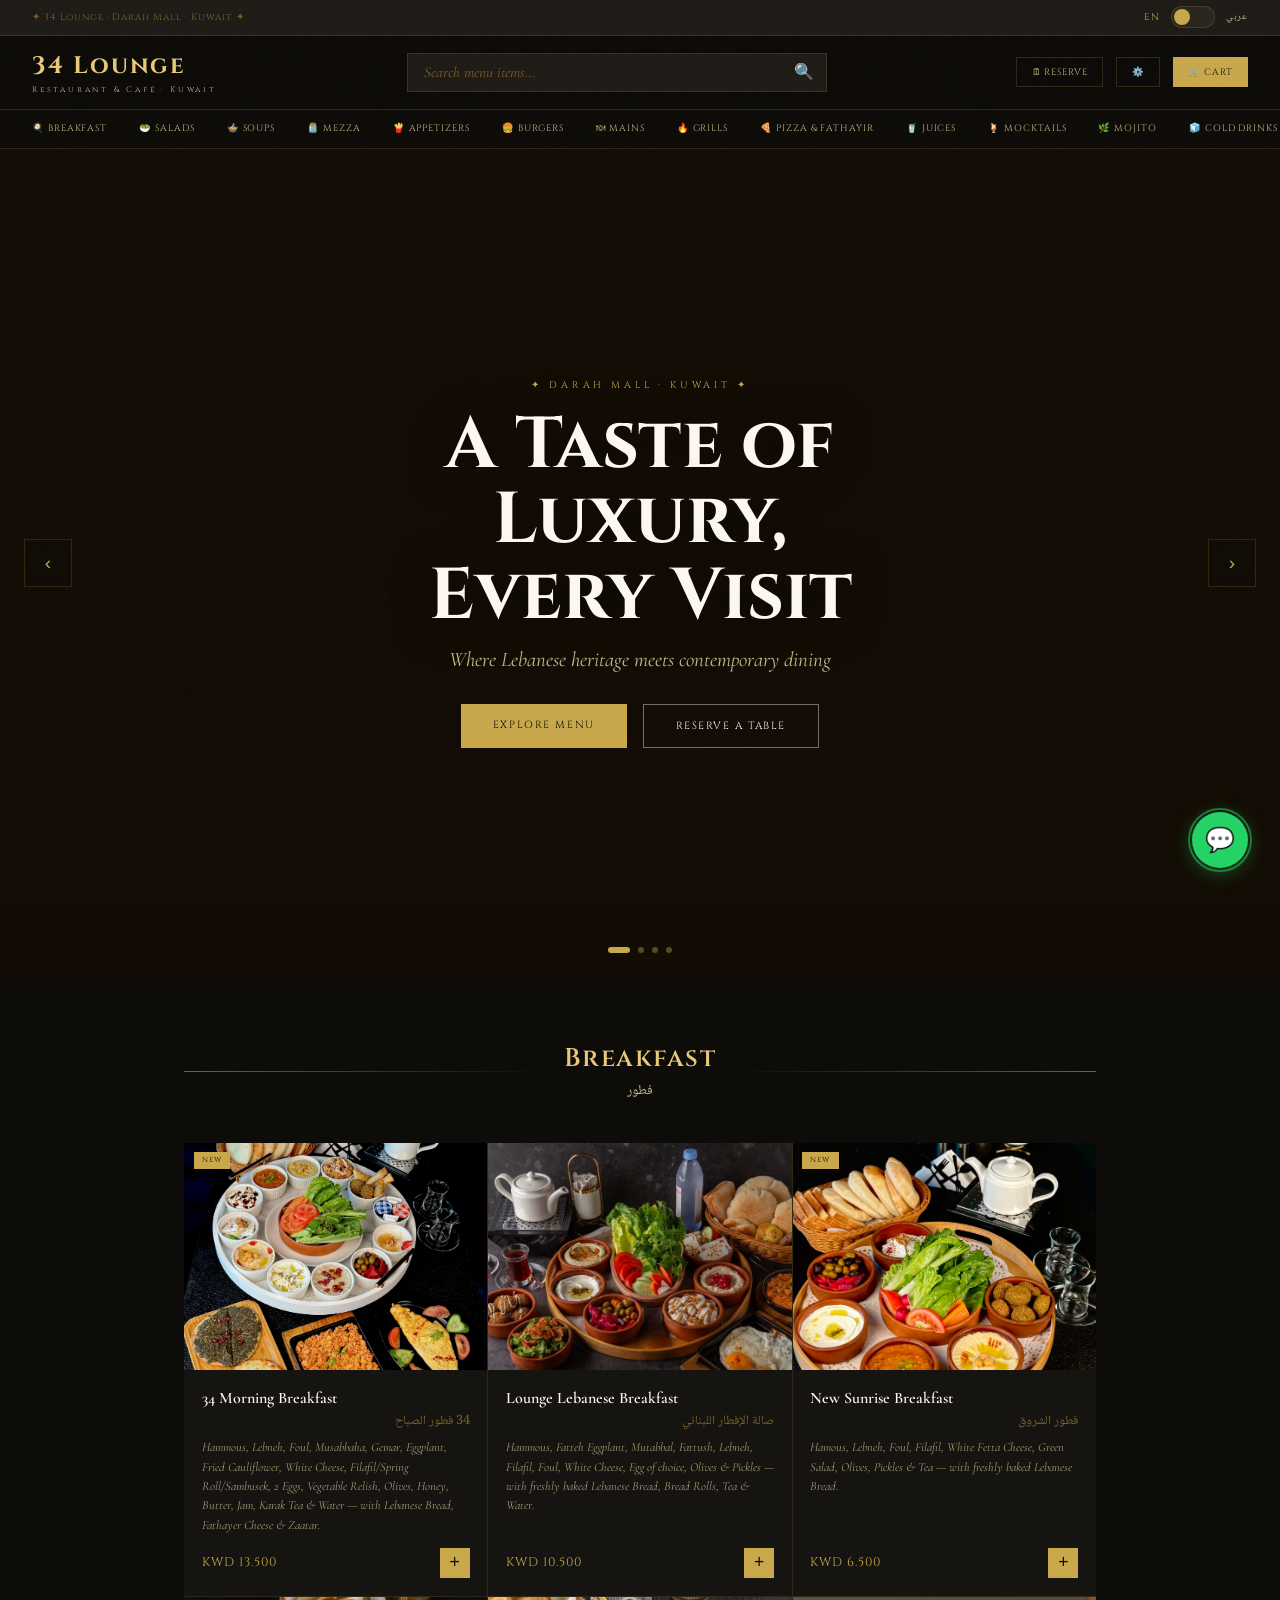
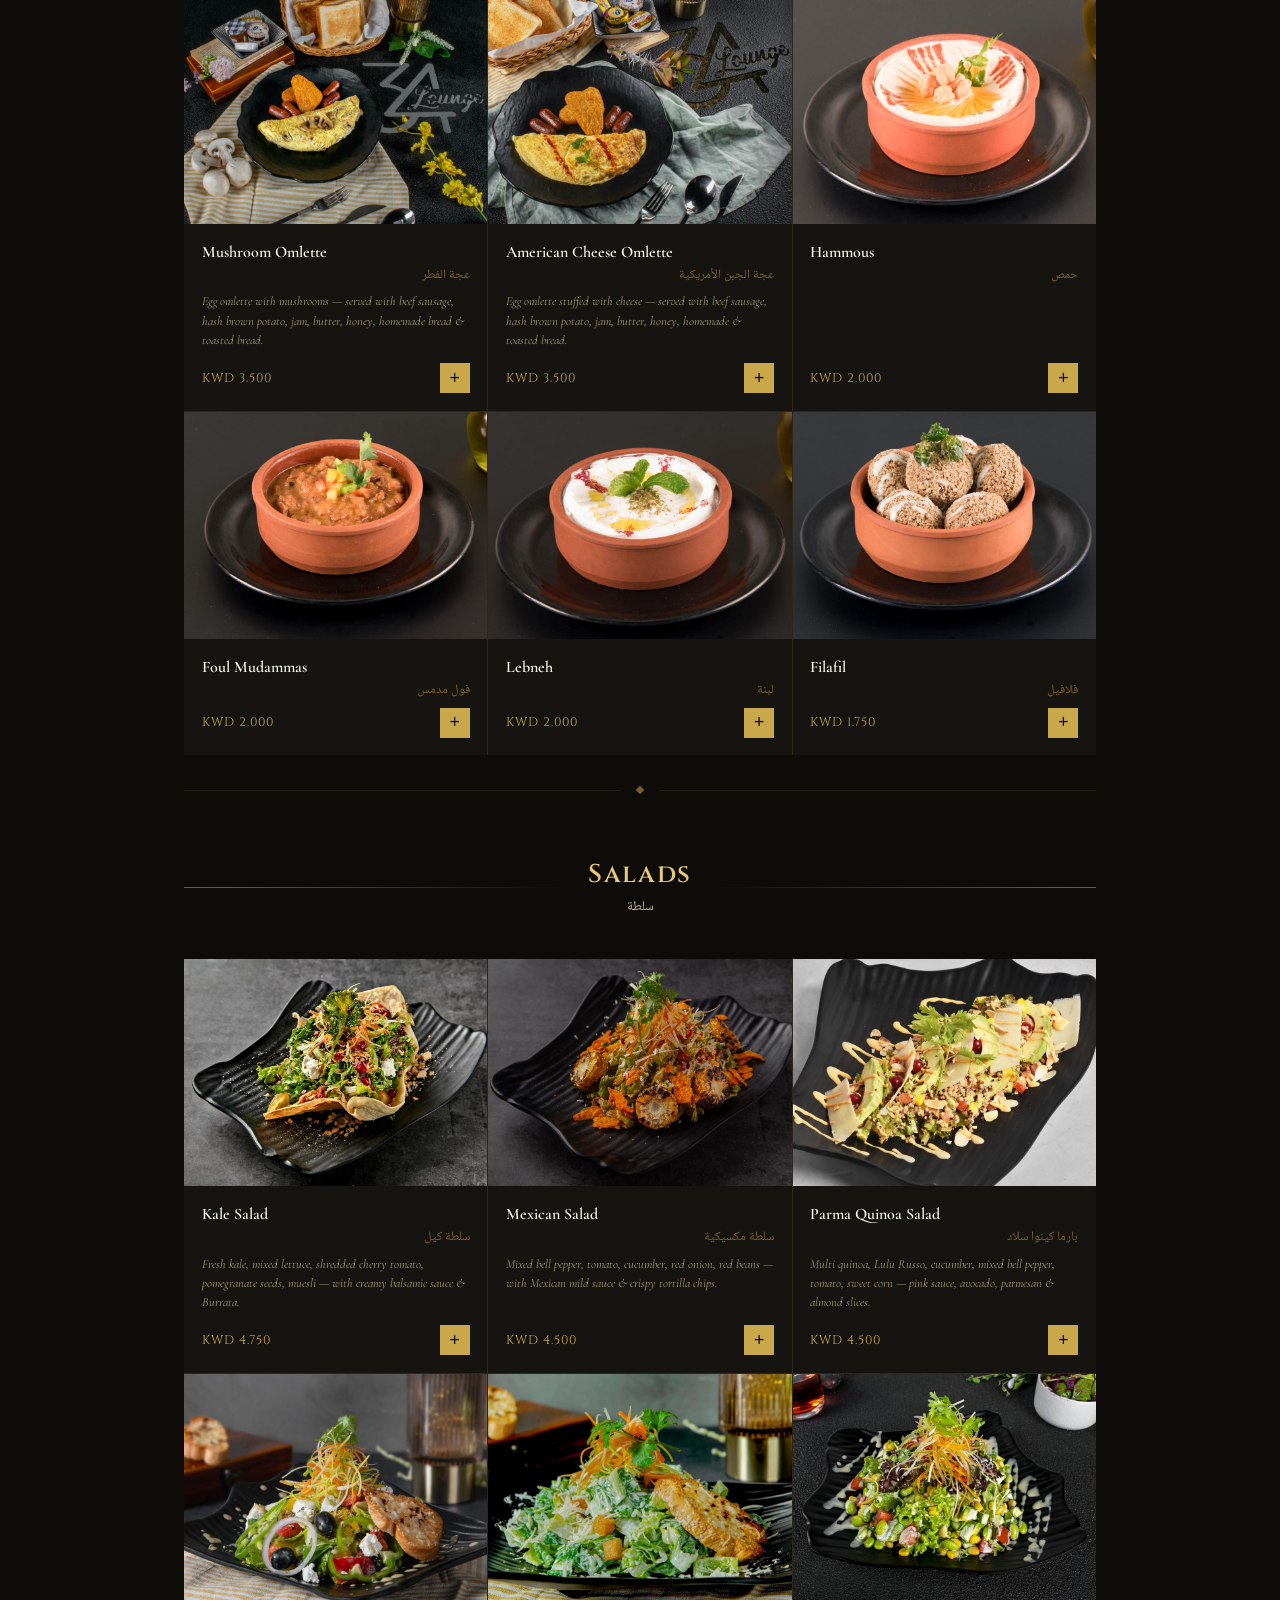
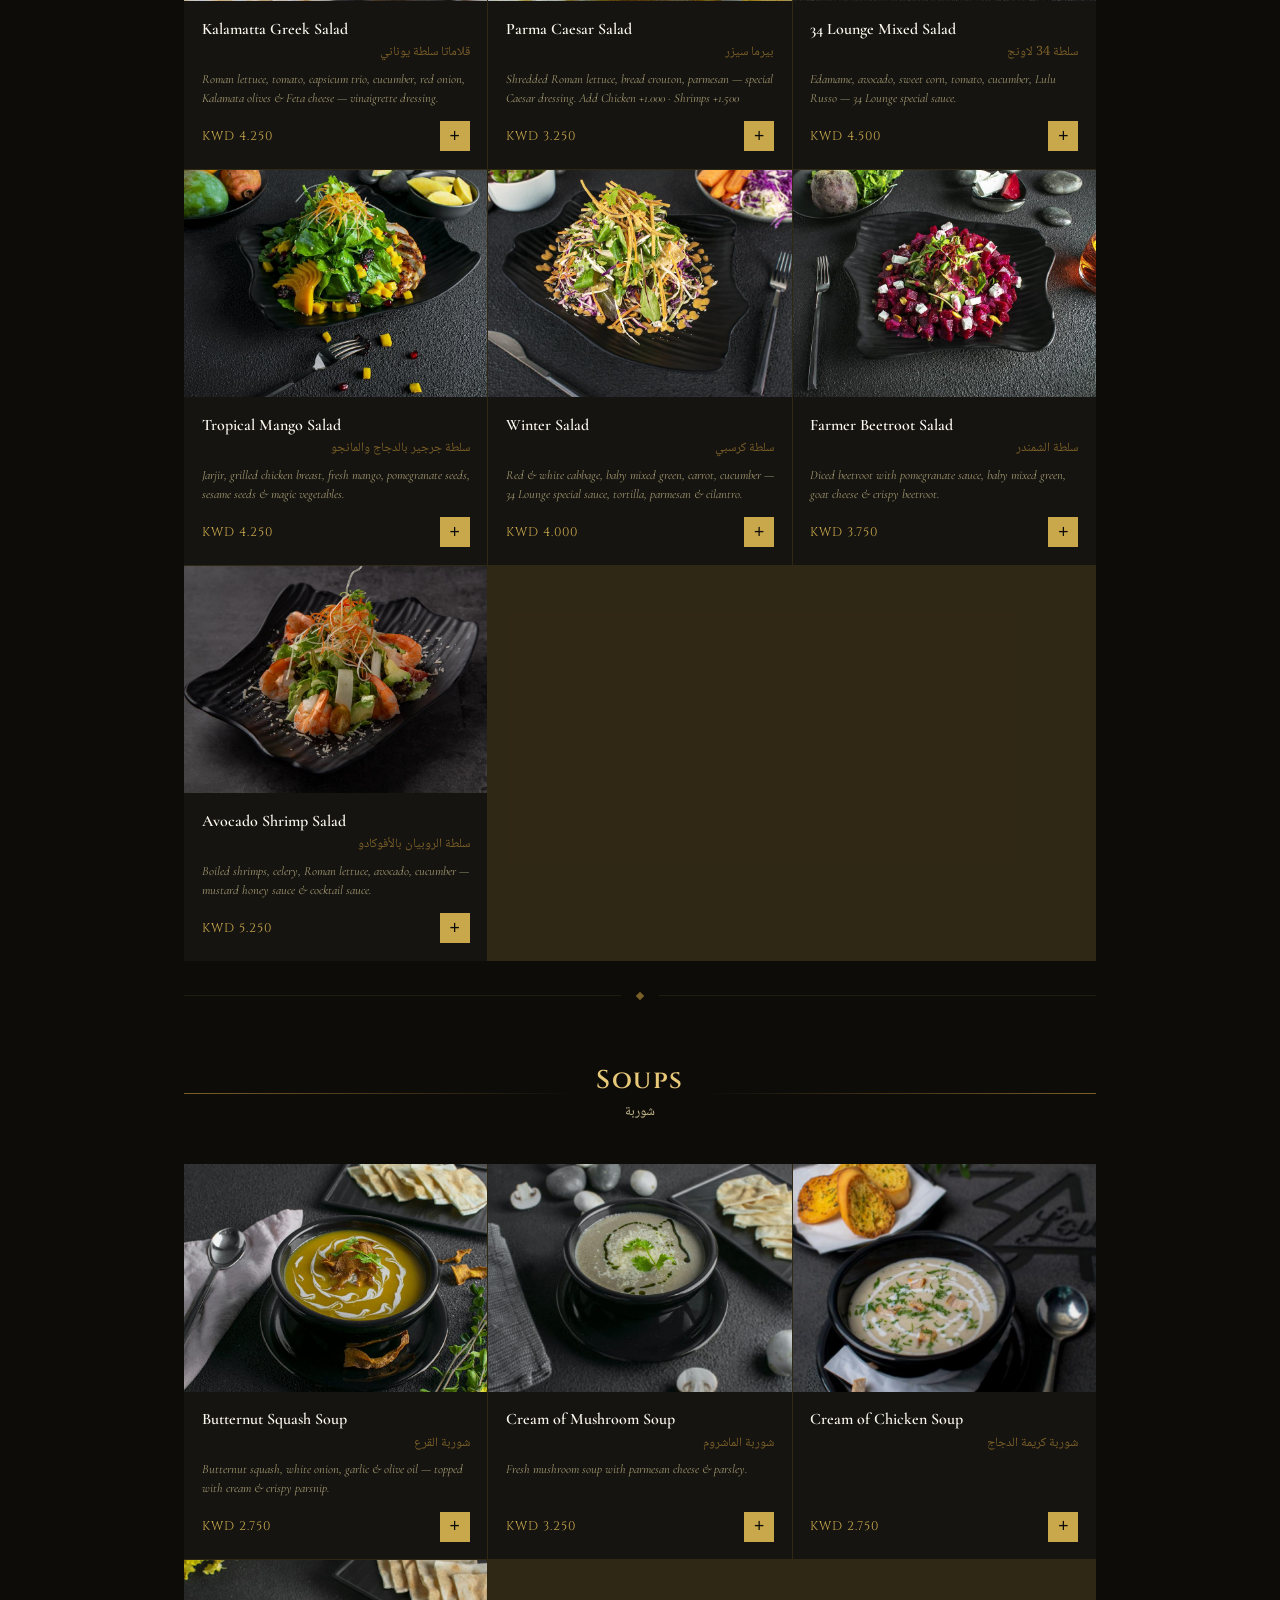
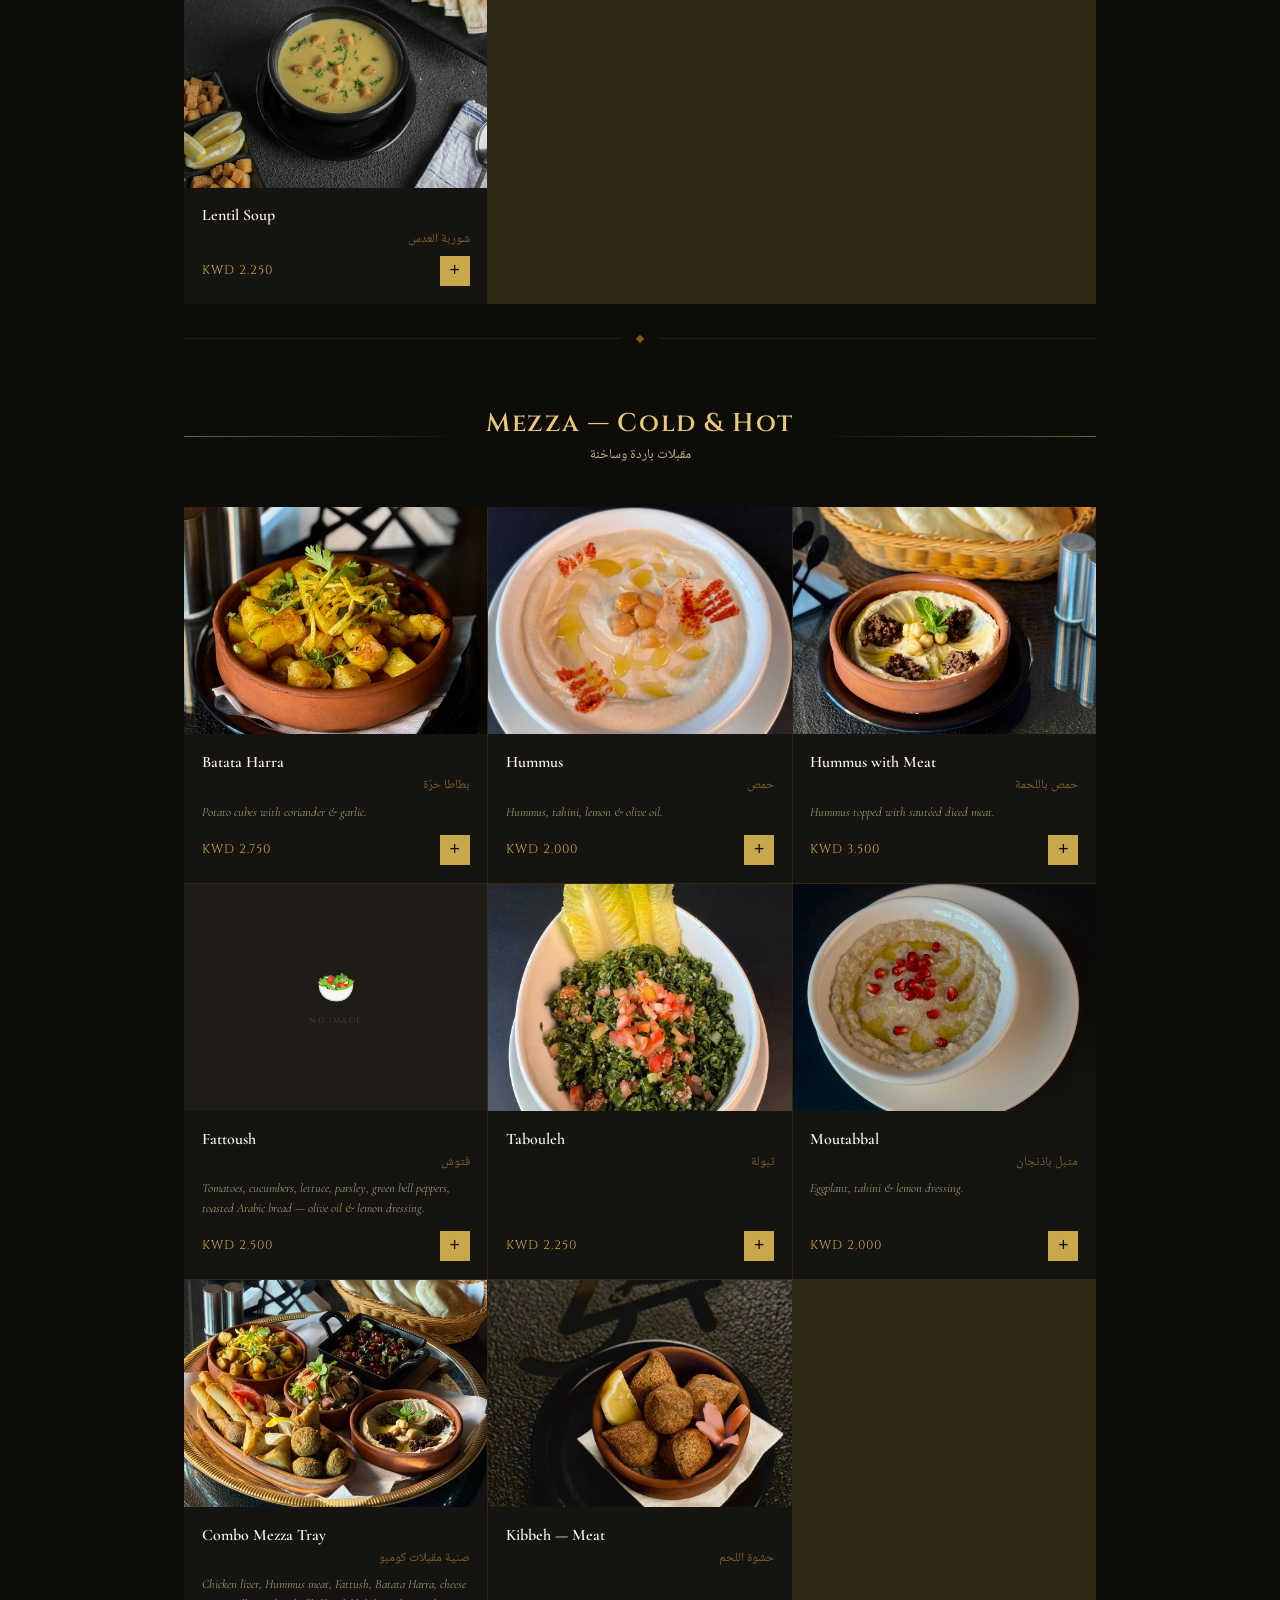
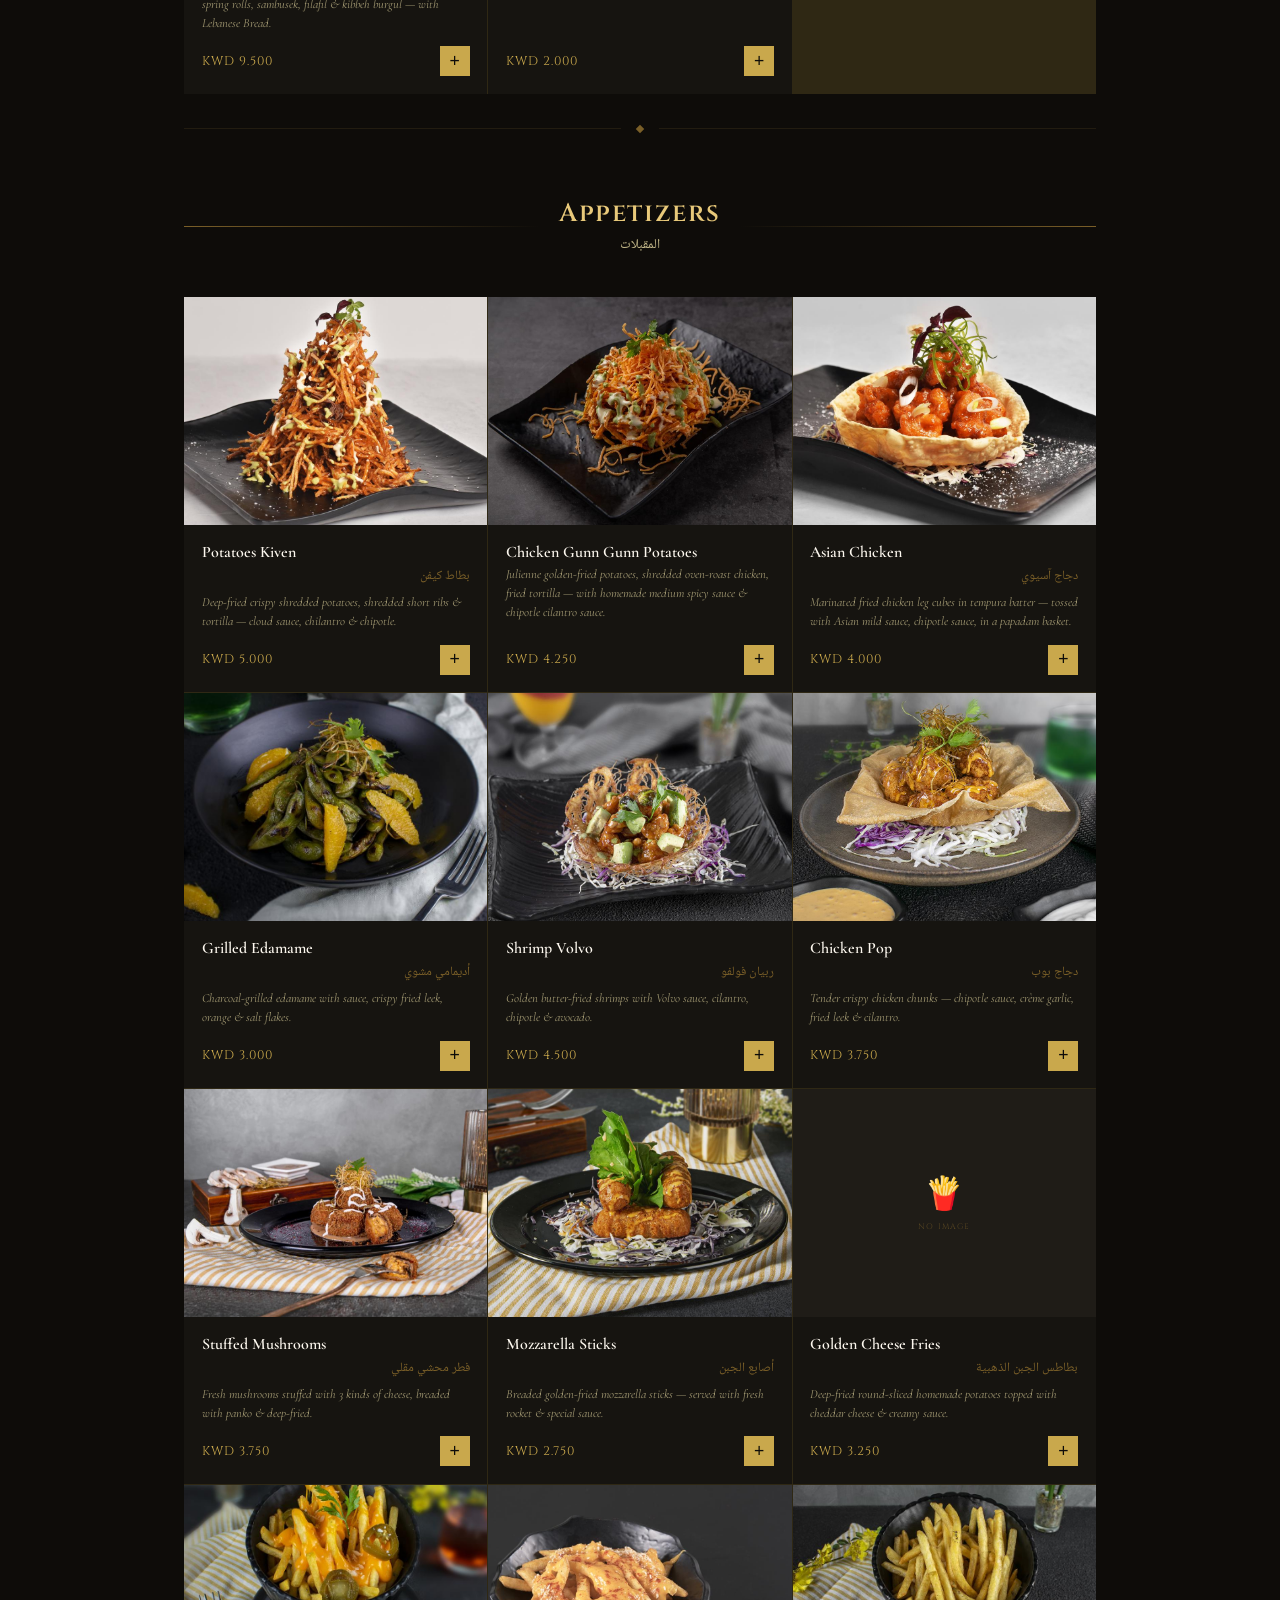
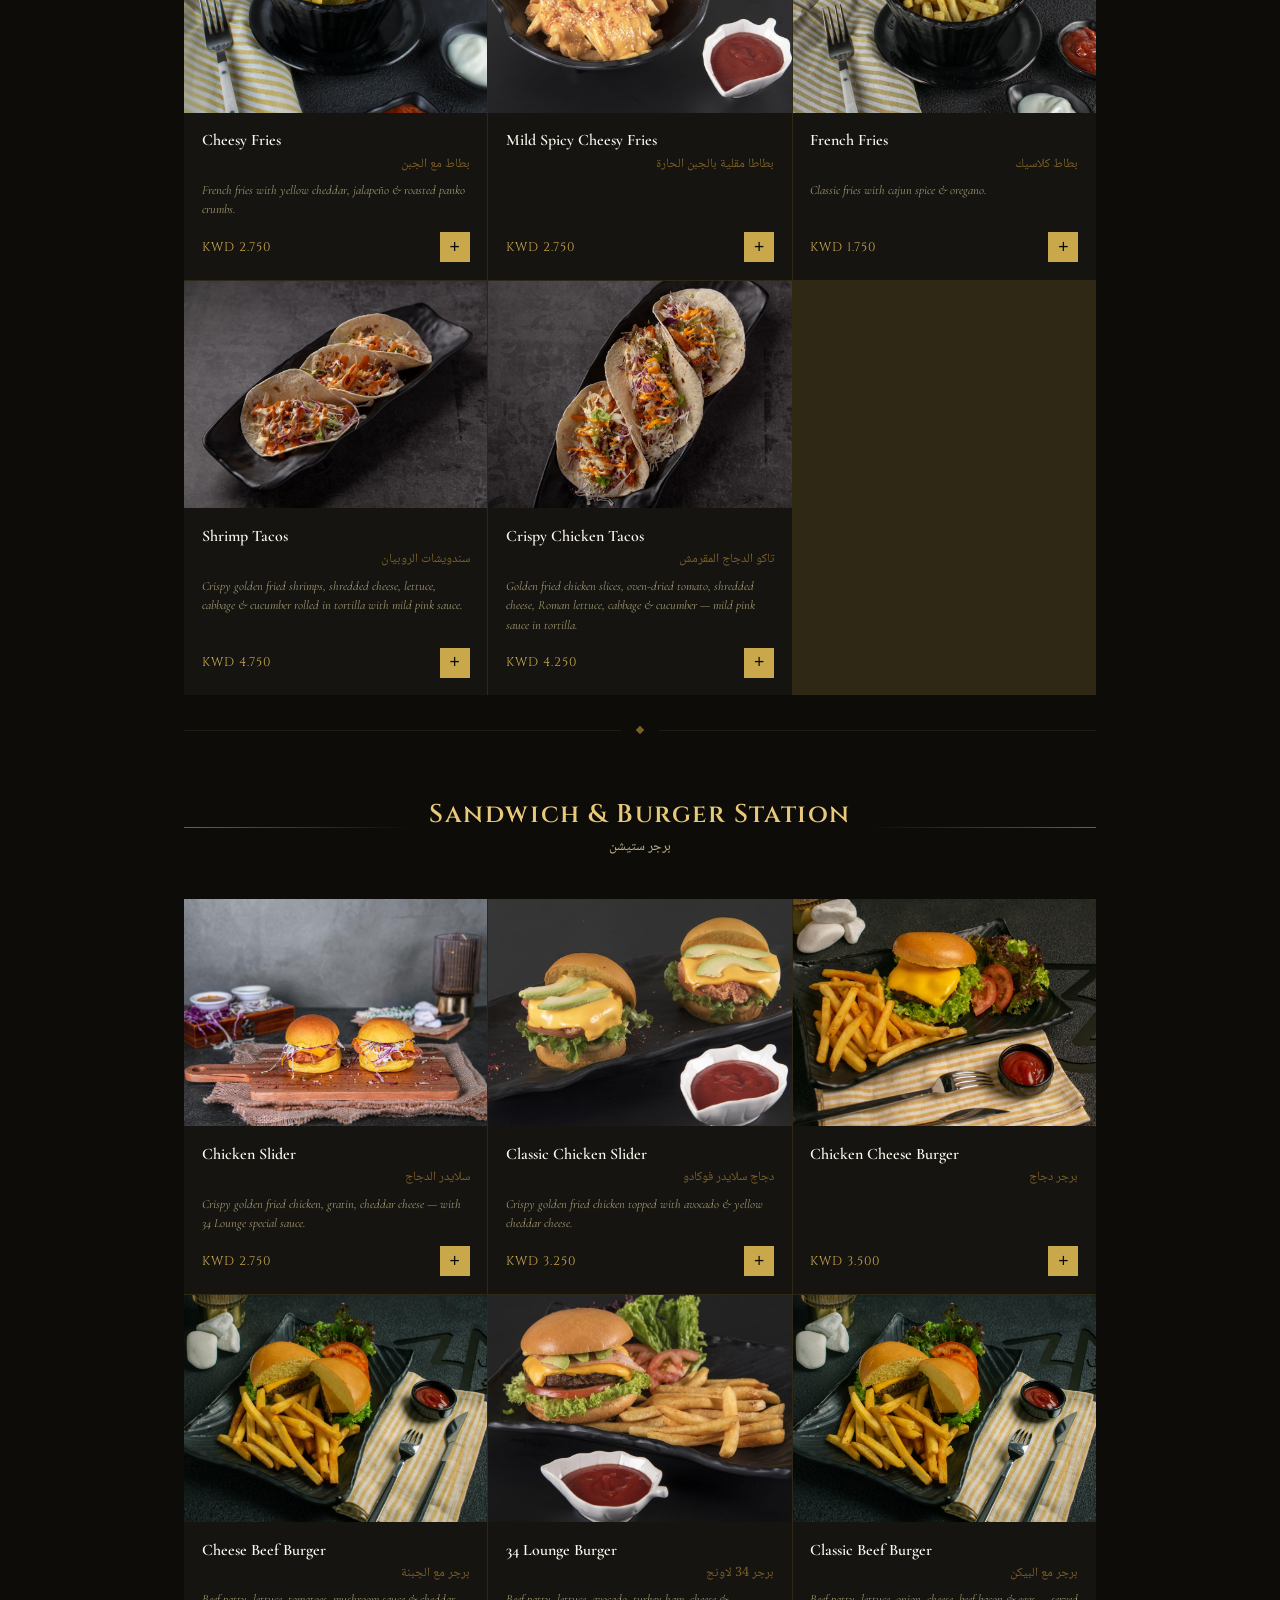
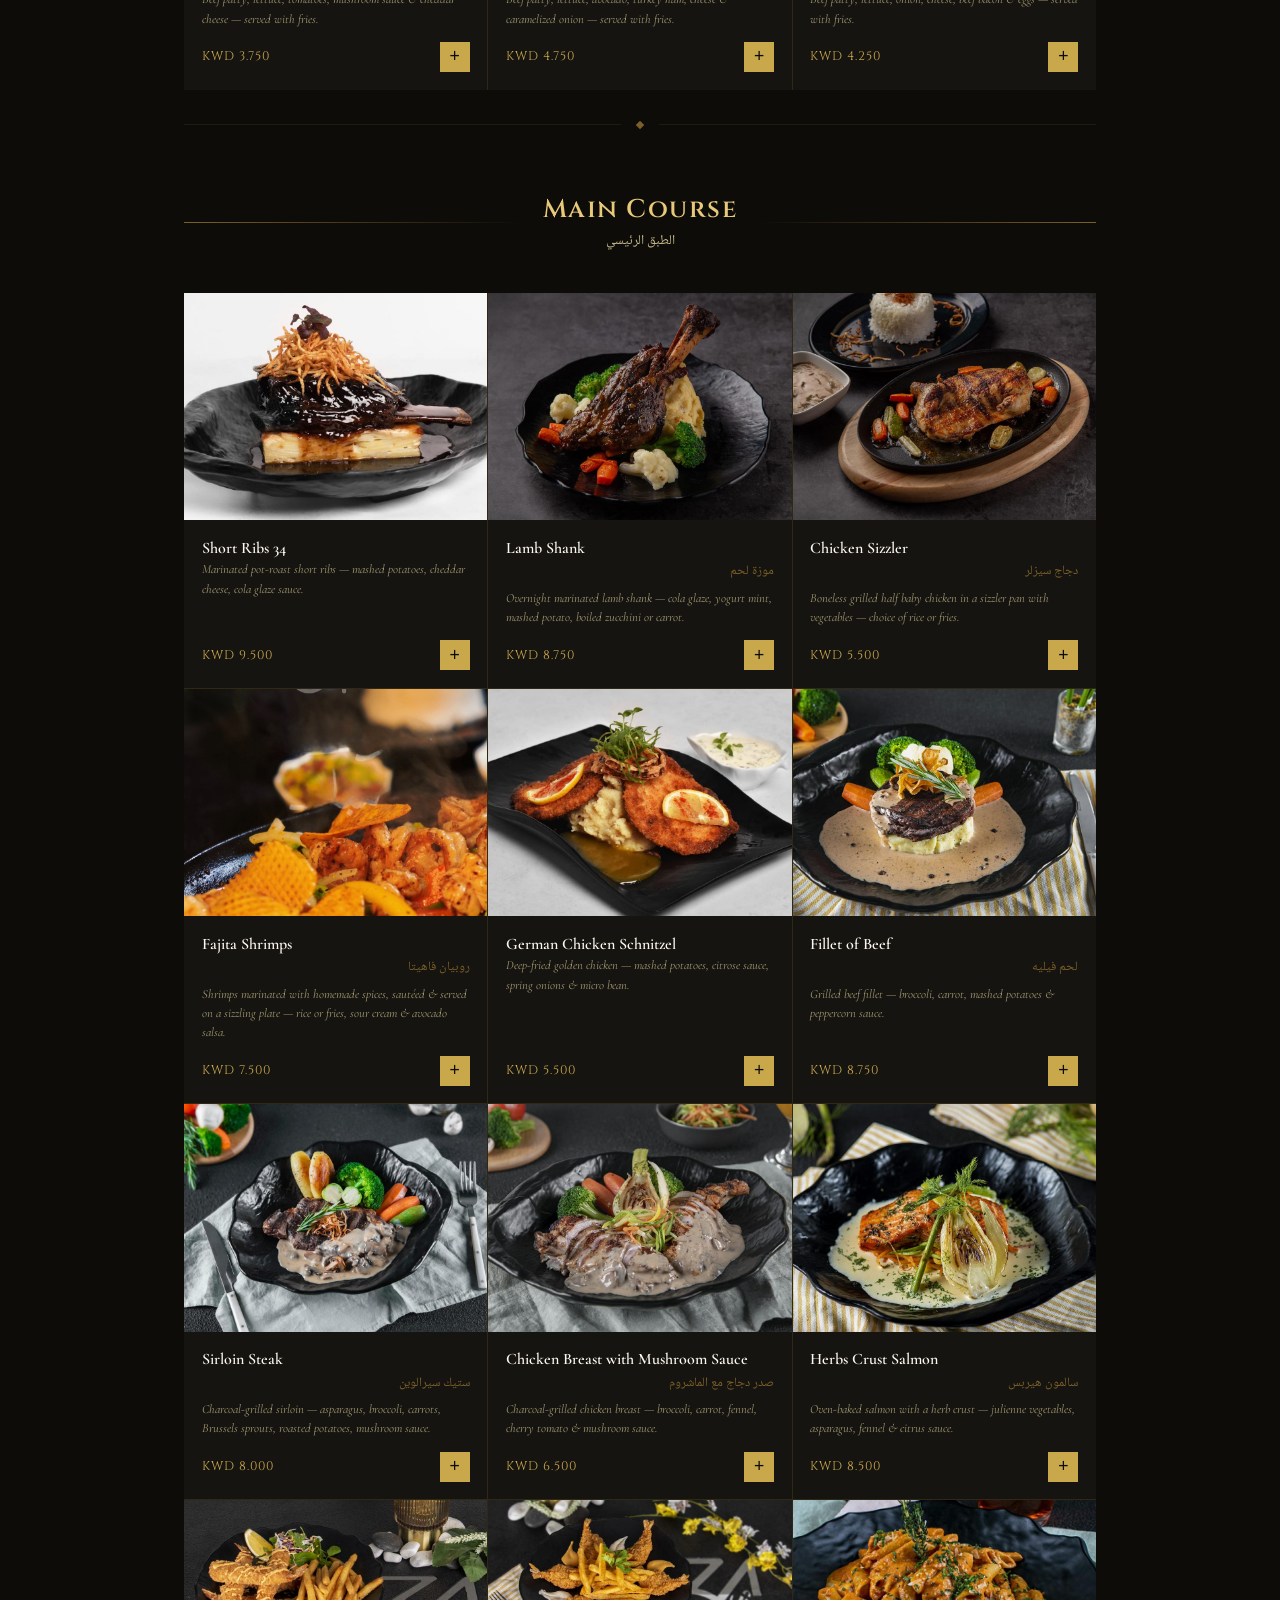
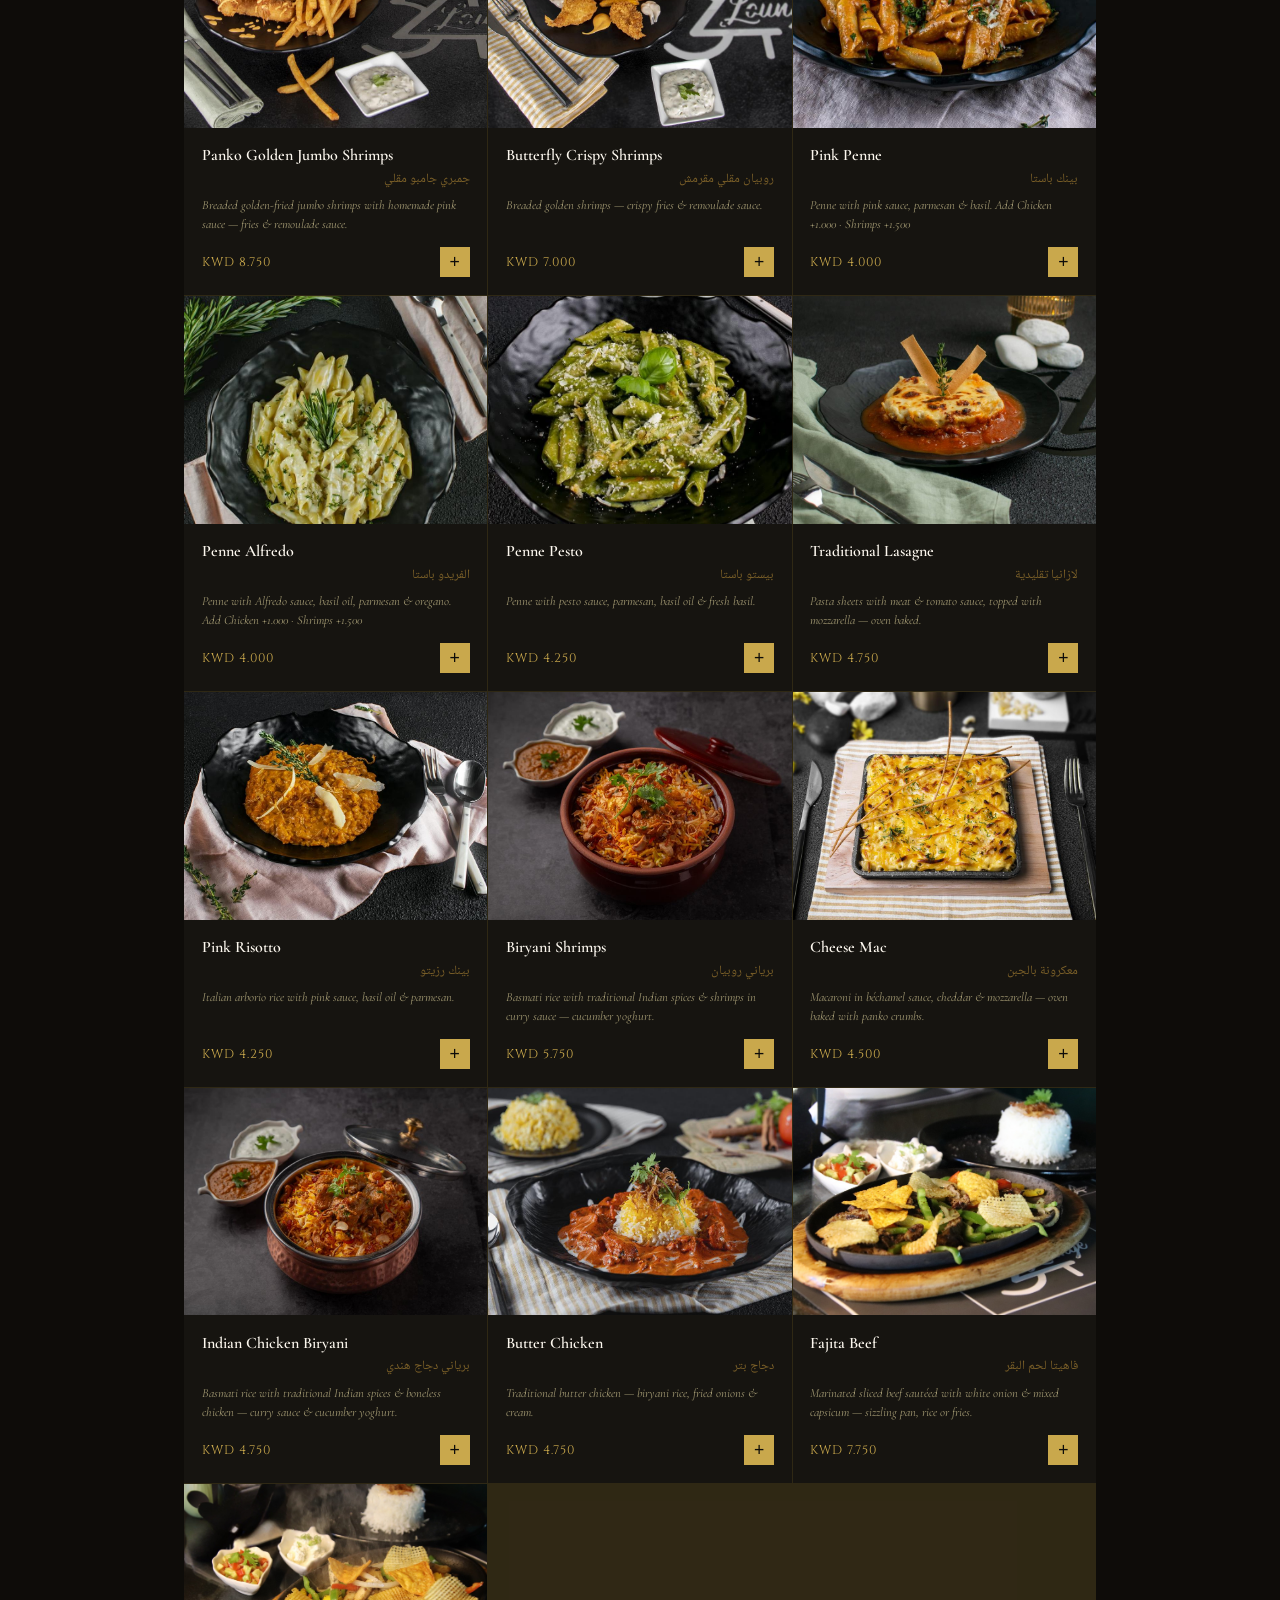
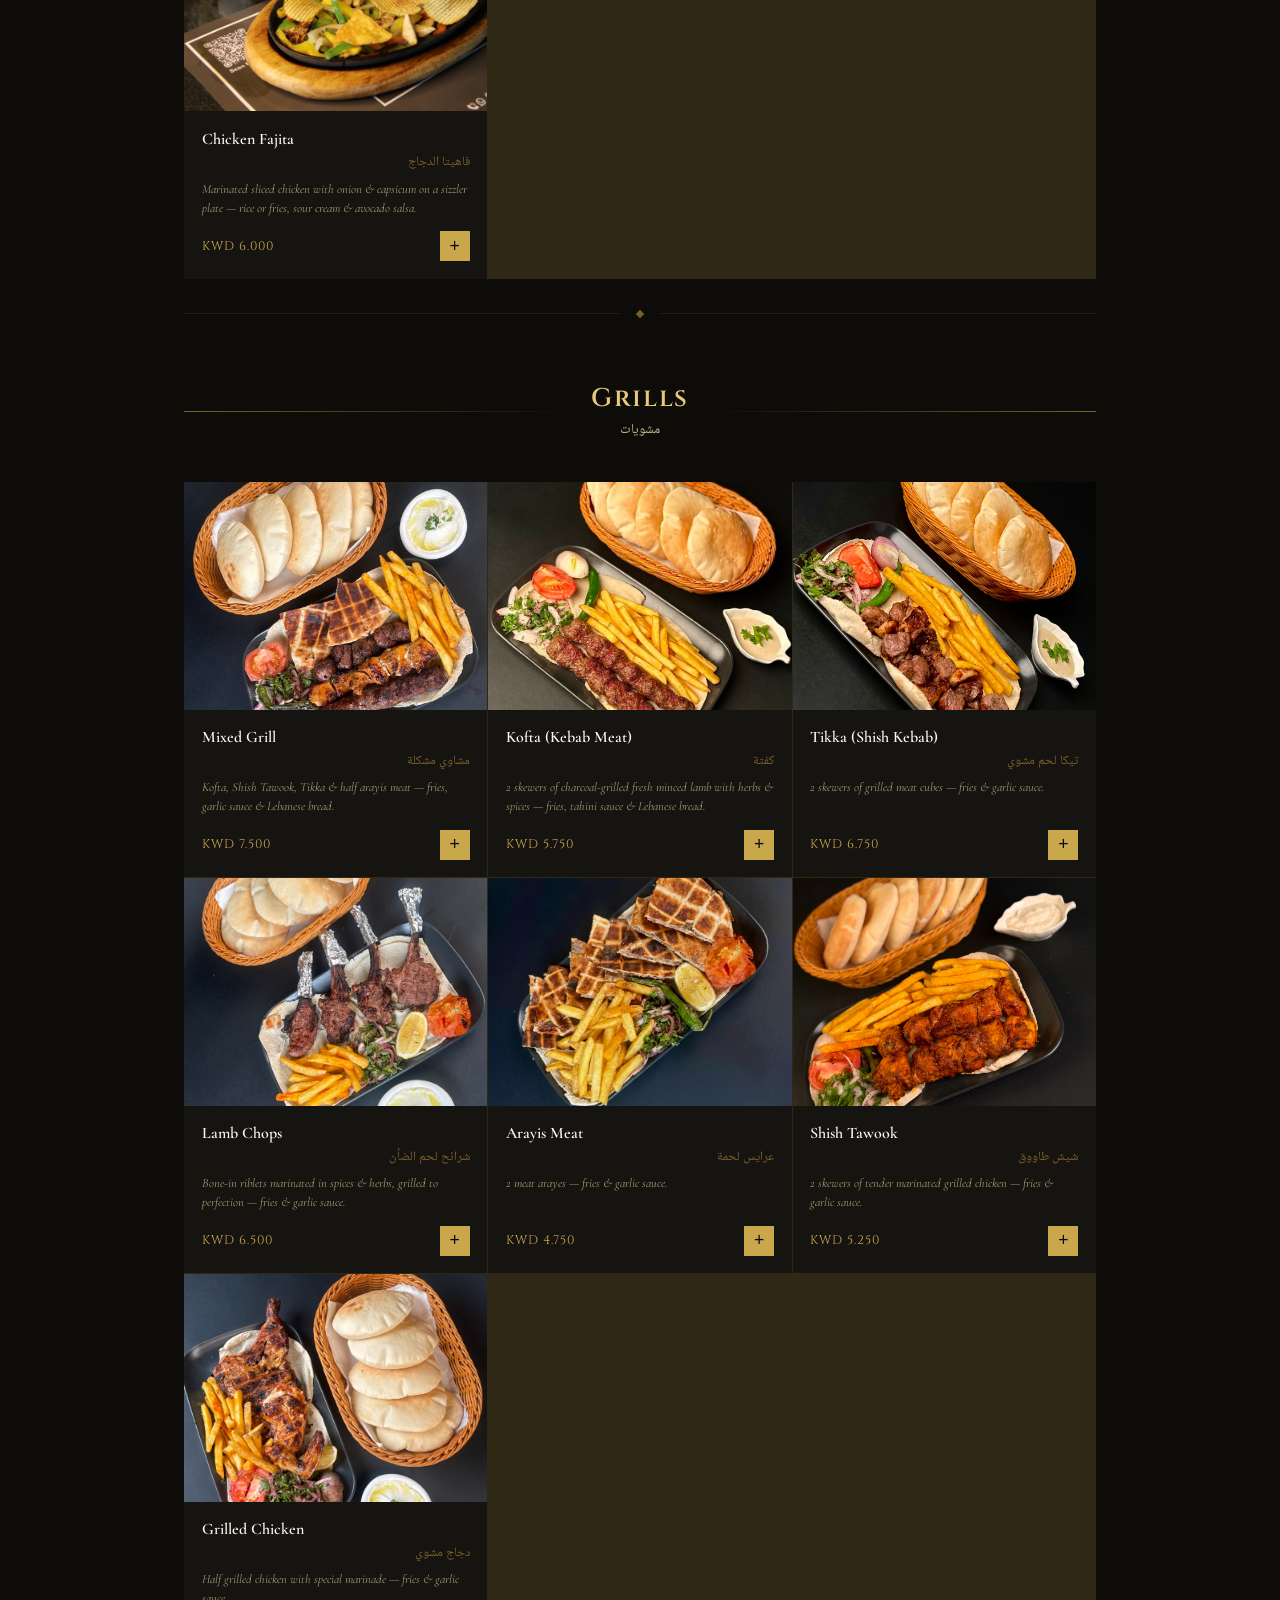
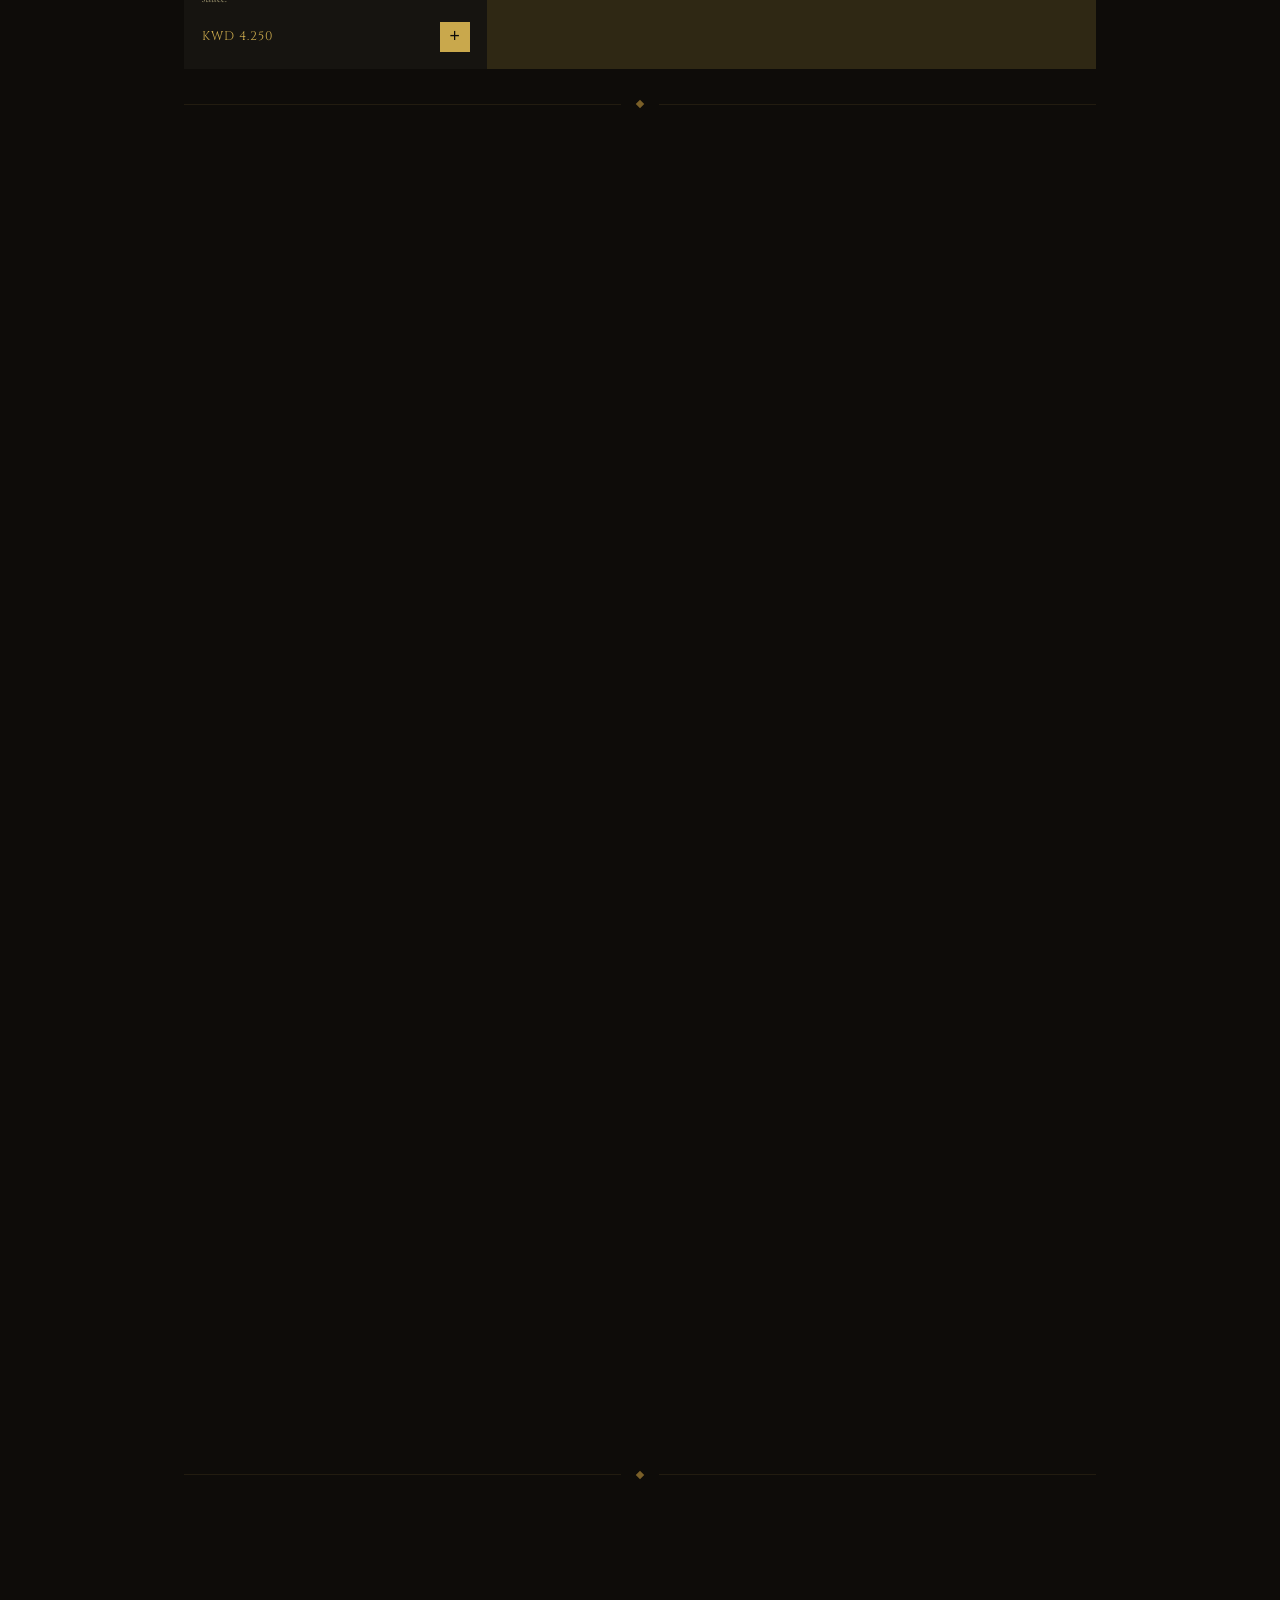
==== commit 7d1864ae: "menu_fix01" ====
--- a/index.html
+++ b/index.html
@@ -231,8 +231,6 @@
 .lang-switch input:checked + .lang-slider{background:rgba(201,168,76,.15);border-color:var(--gold)}
 .lang-switch input:checked + .lang-slider:before{transform:translateX(22px)}
 .lang-bar-right{display:flex;align-items:center;gap:.6rem}
-.bo-link{font-family:'Cinzel',serif;font-size:.58rem;letter-spacing:.1em;color:var(--gold-dim);text-decoration:none;border:1px solid var(--border);padding:.3rem .7rem;transition:all .2s;display:flex;align-items:center;gap:.3rem}
-.bo-link:hover{border-color:var(--gold);color:var(--gold)}
 
 /* Arabic mode */
 body.ar-mode{direction:rtl}
@@ -320,9 +318,6 @@
     </label>
     <span class="lang-label" id="lblAr" style="font-family:'Noto Naskh Arabic',serif">عربي</span>
   </div>
-  <div class="lang-bar-right">
-    <a href="admin.html" class="bo-link">⚙️ Back Office — Edit Menu</a>
-  </div>
 </div>
 
 <!-- ══════════ HEADER ══════════ -->
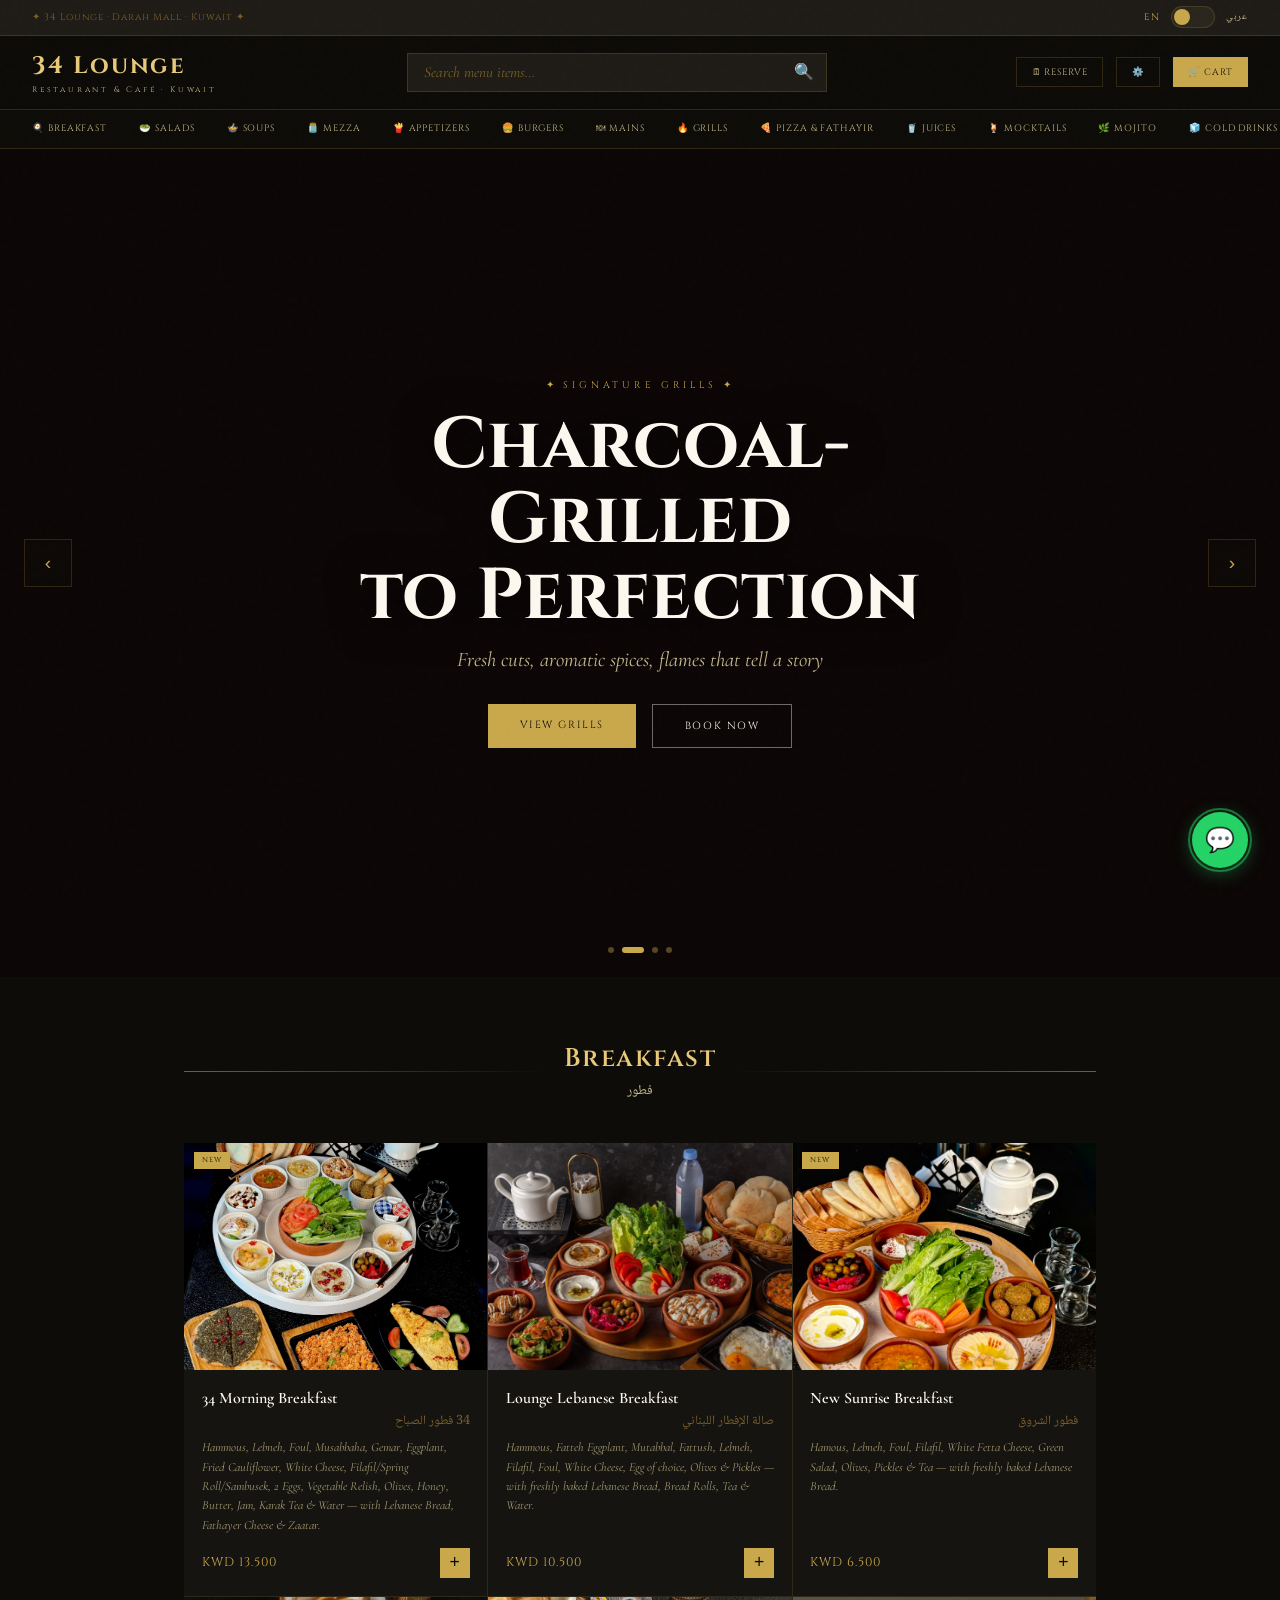
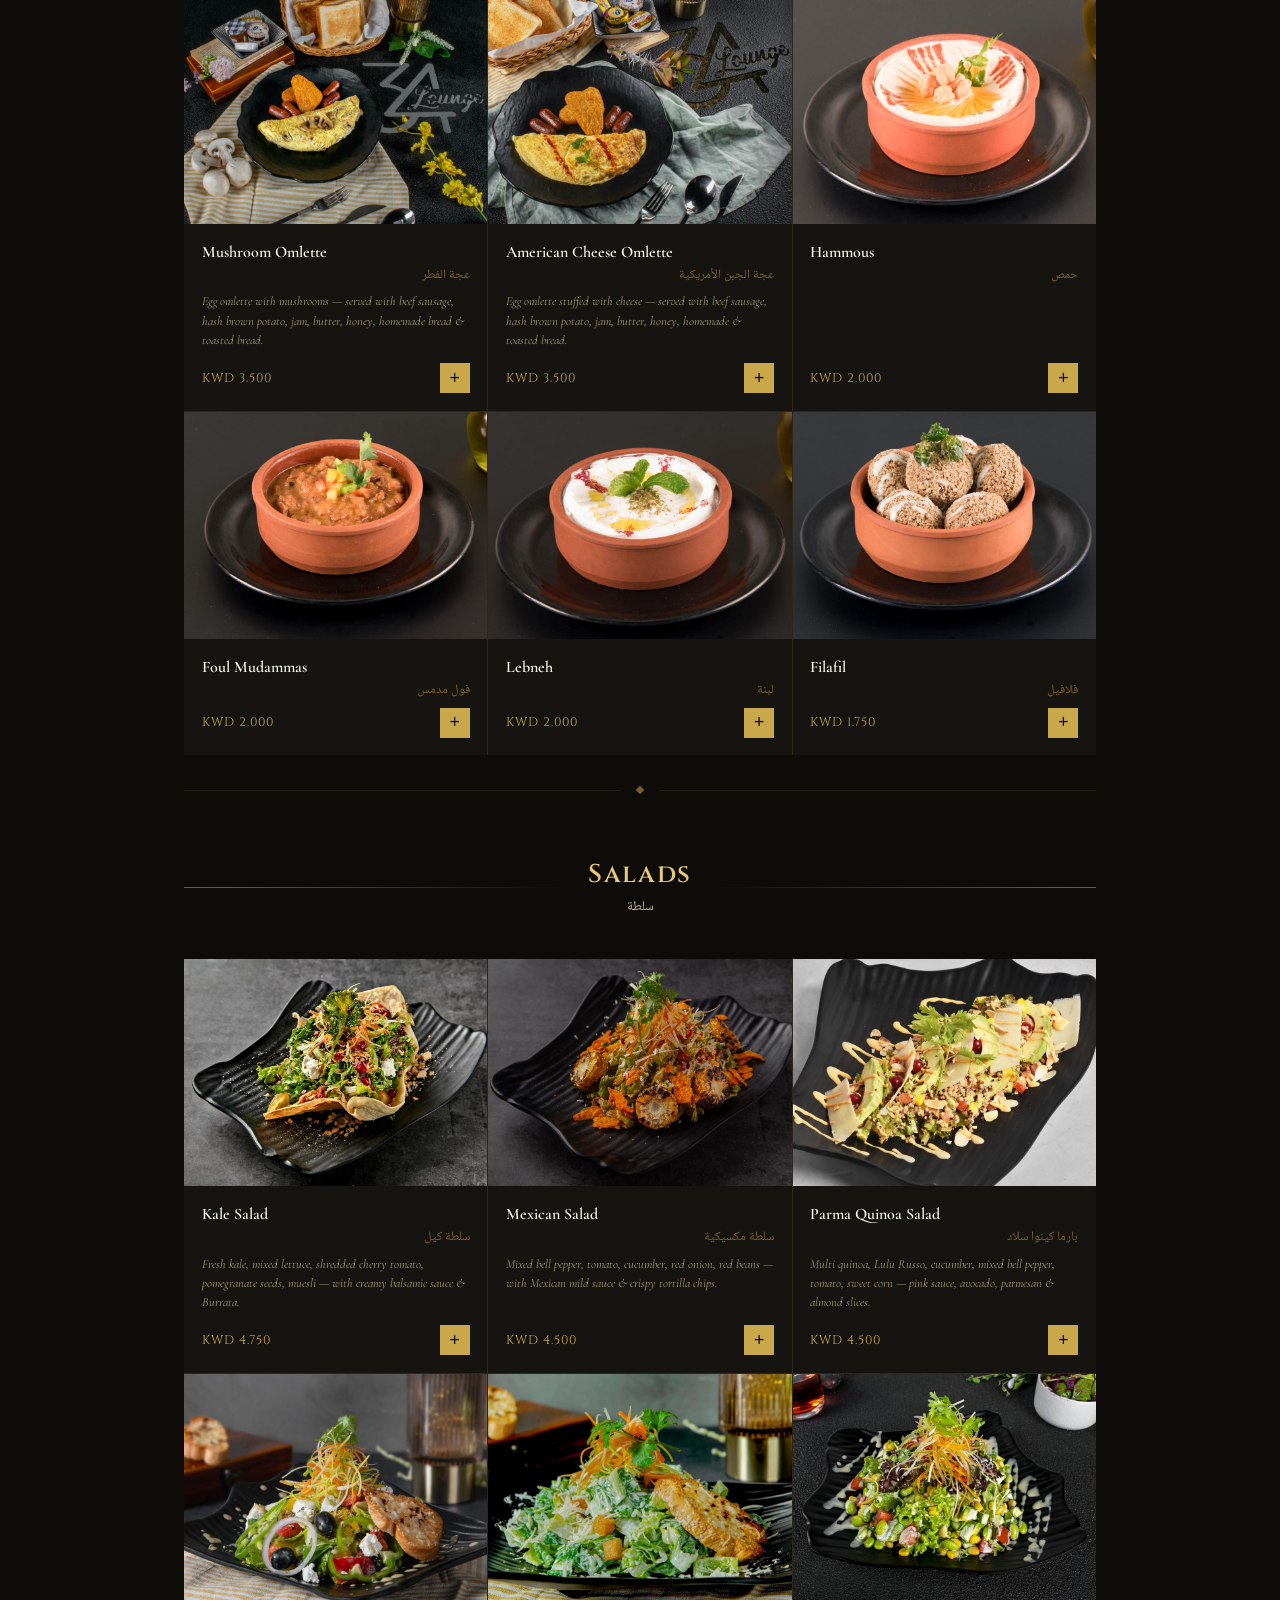
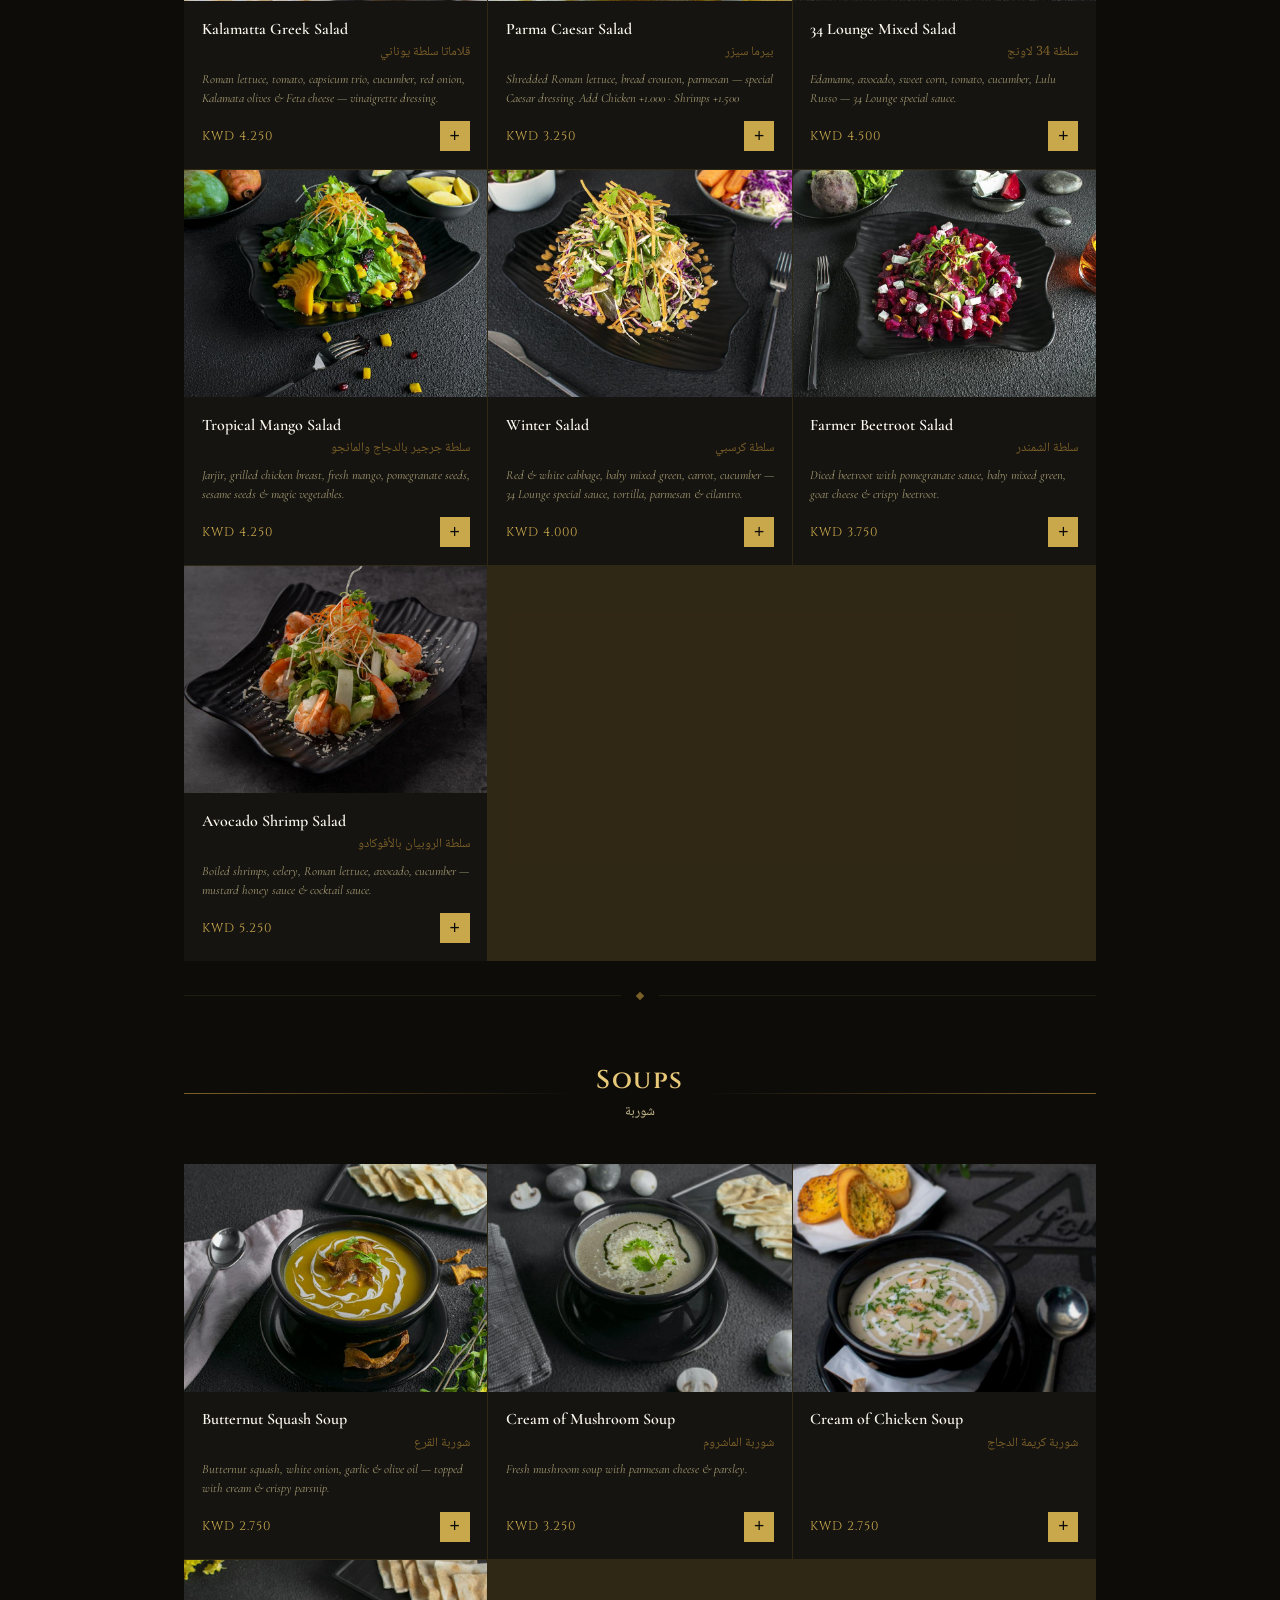
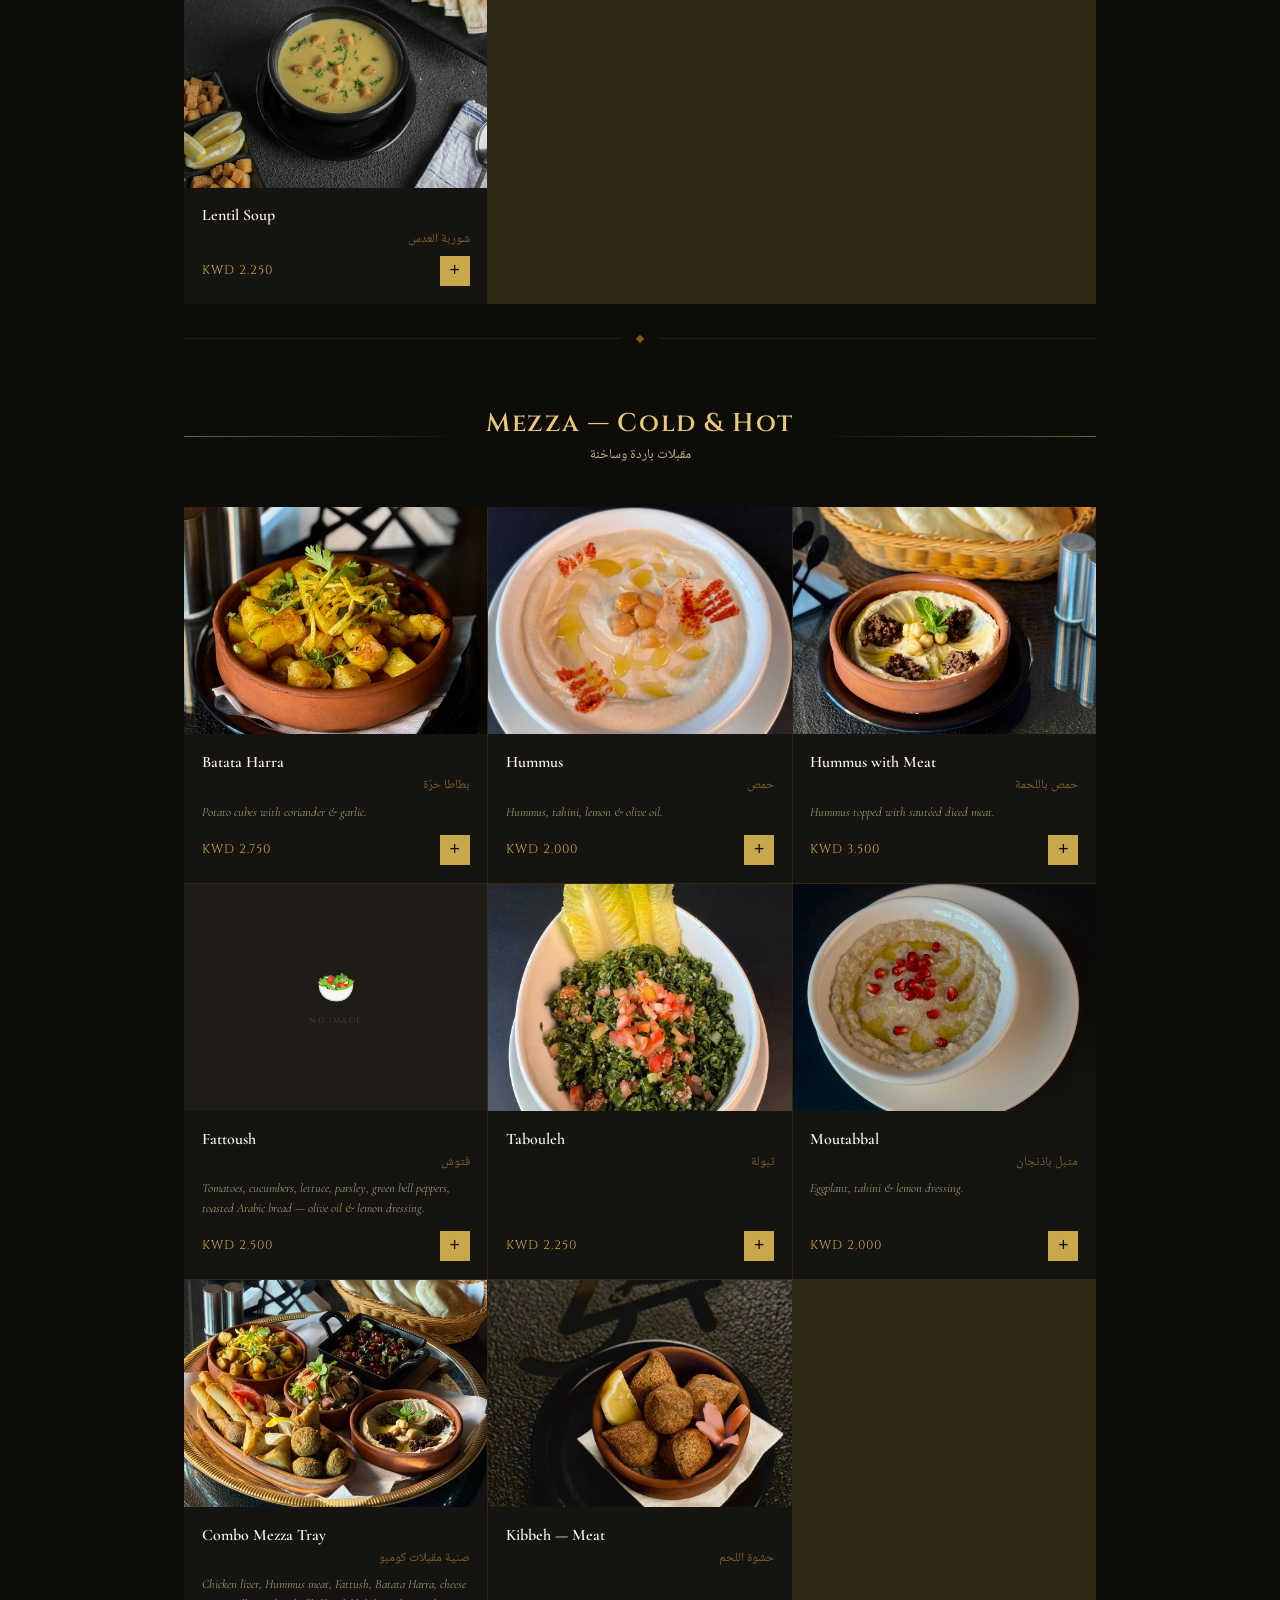
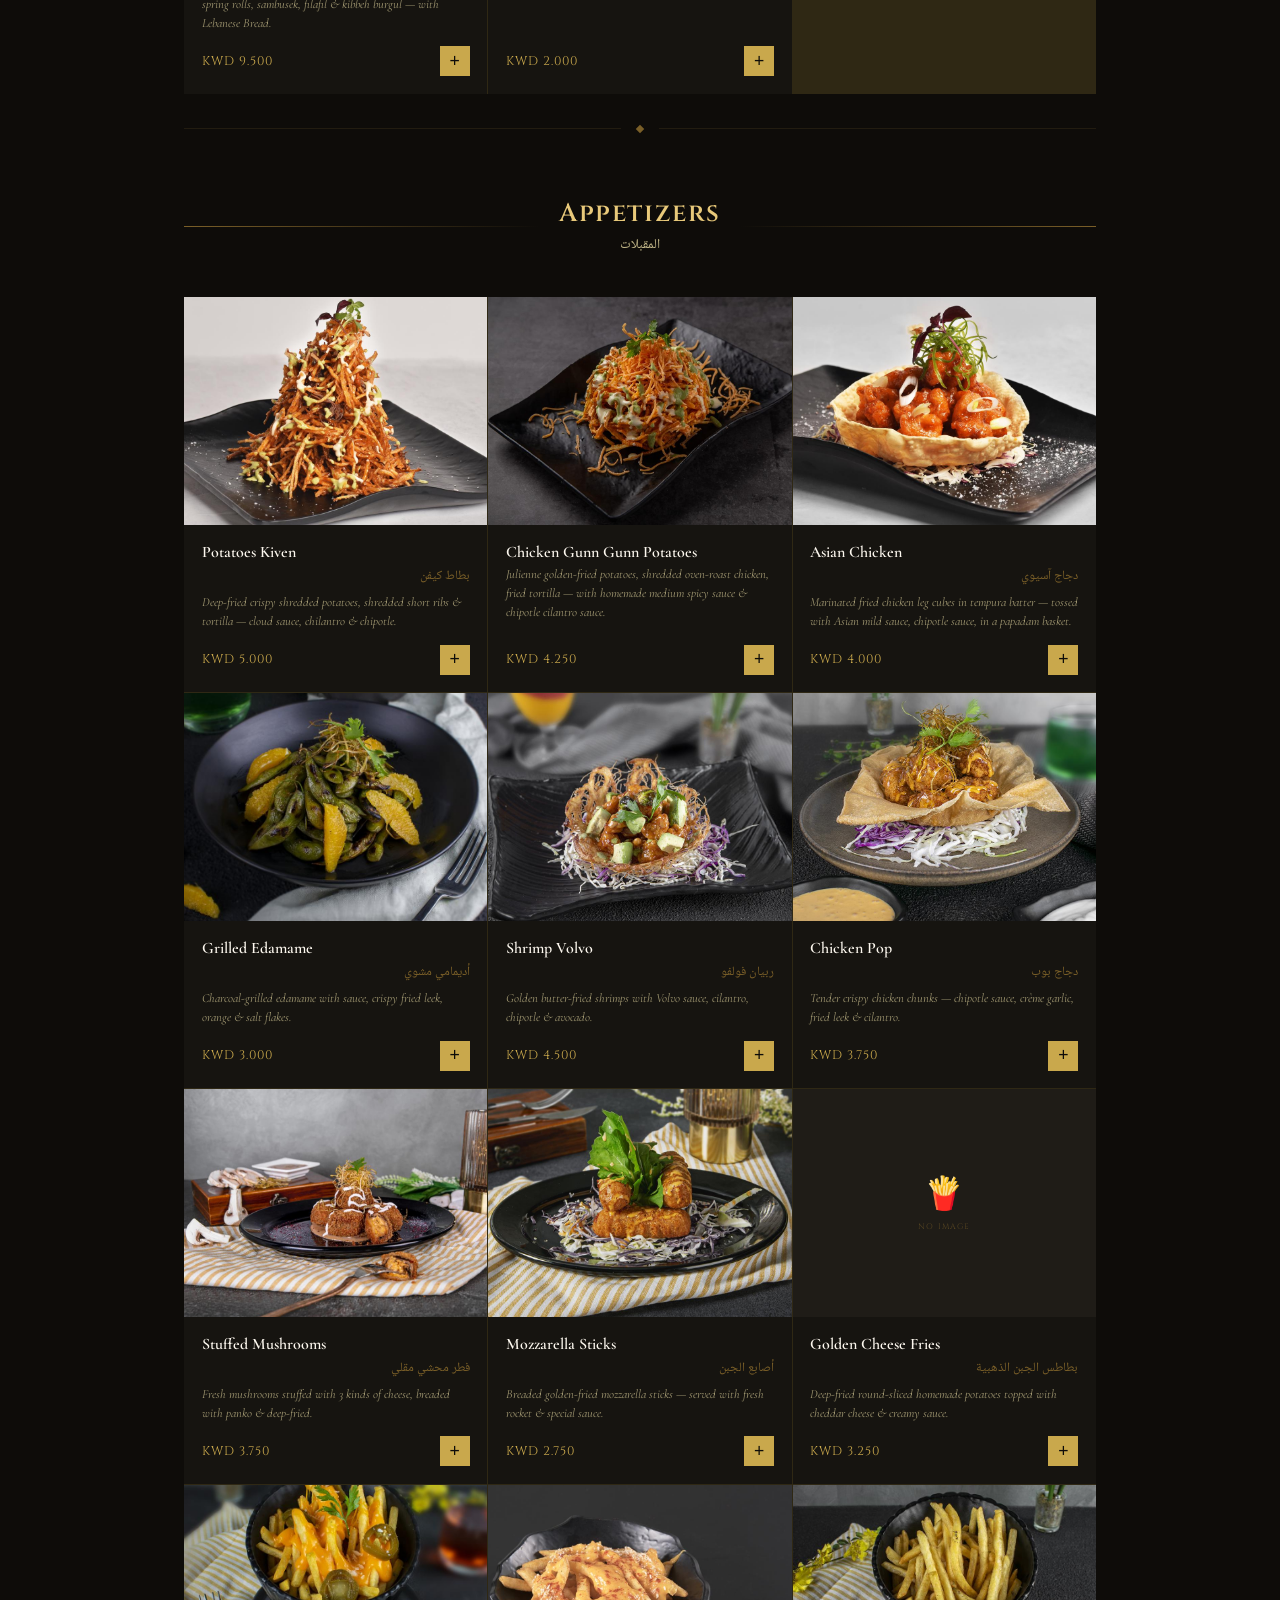
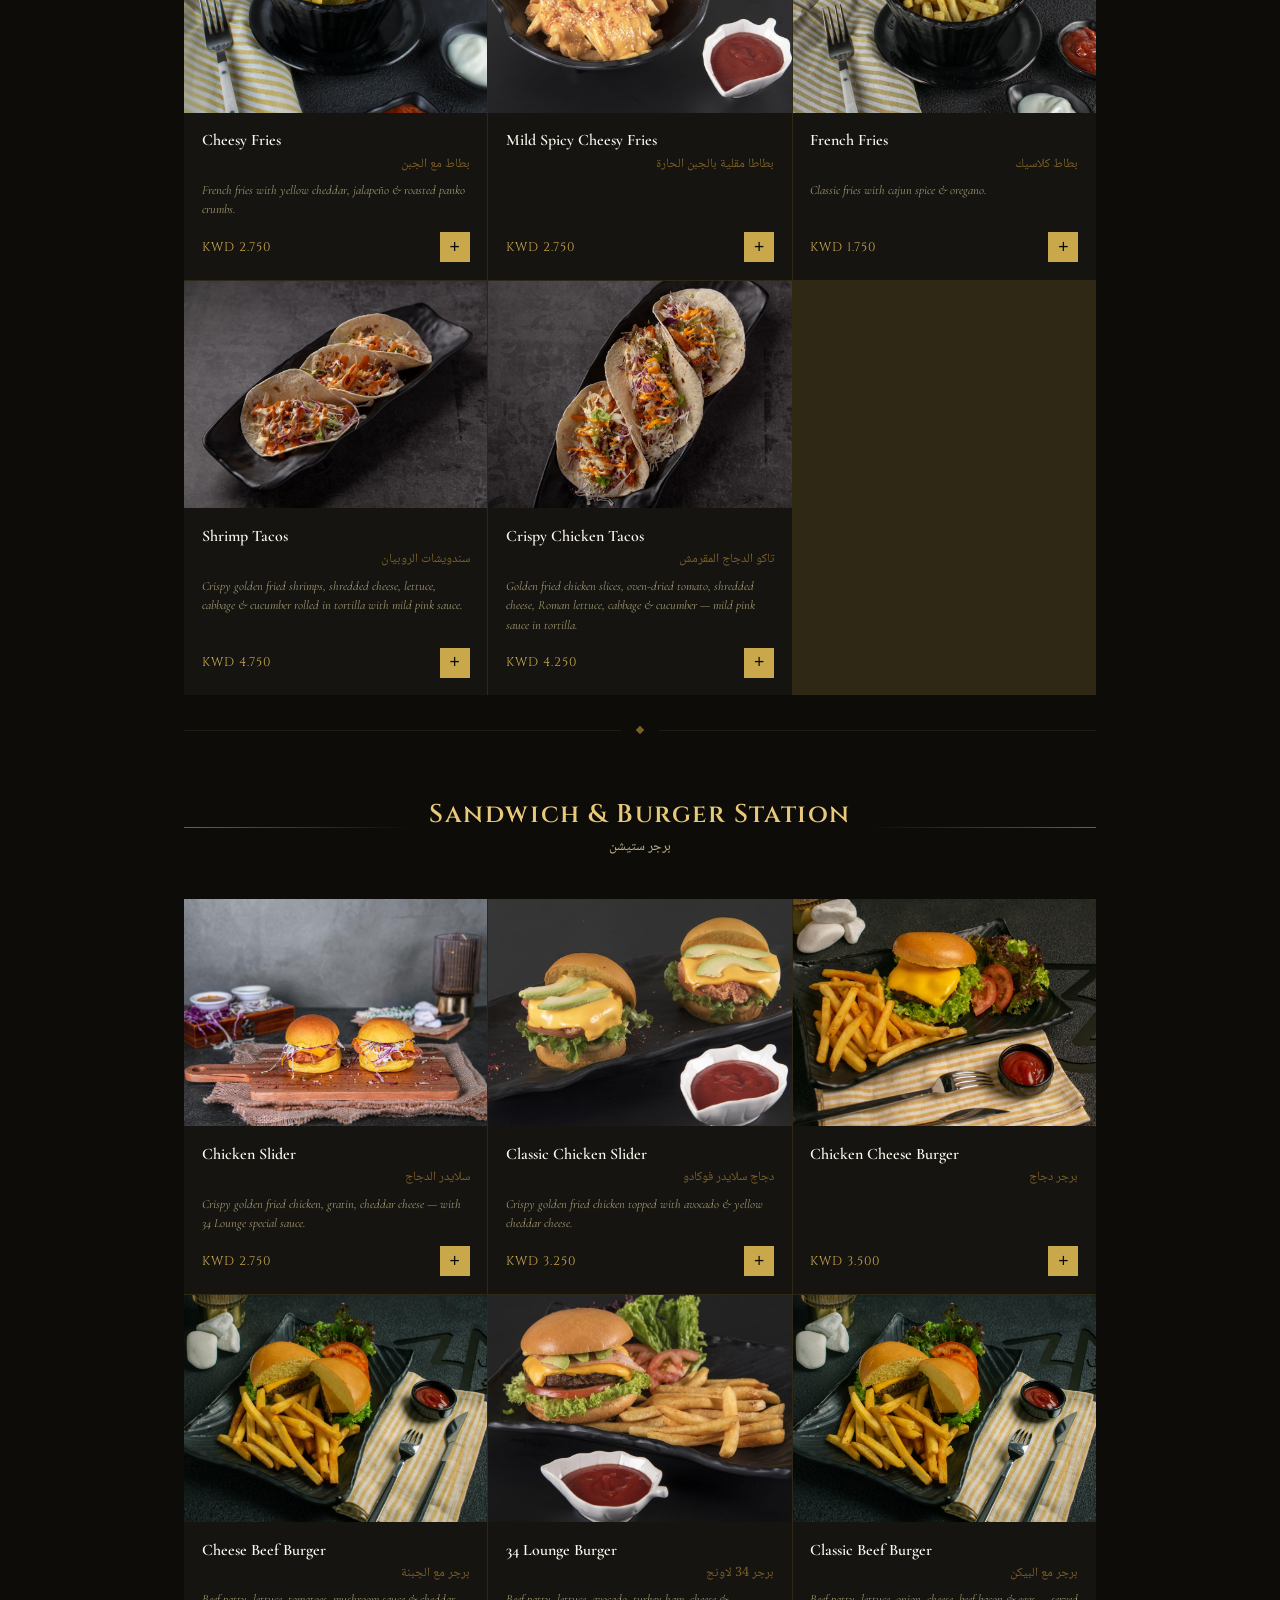
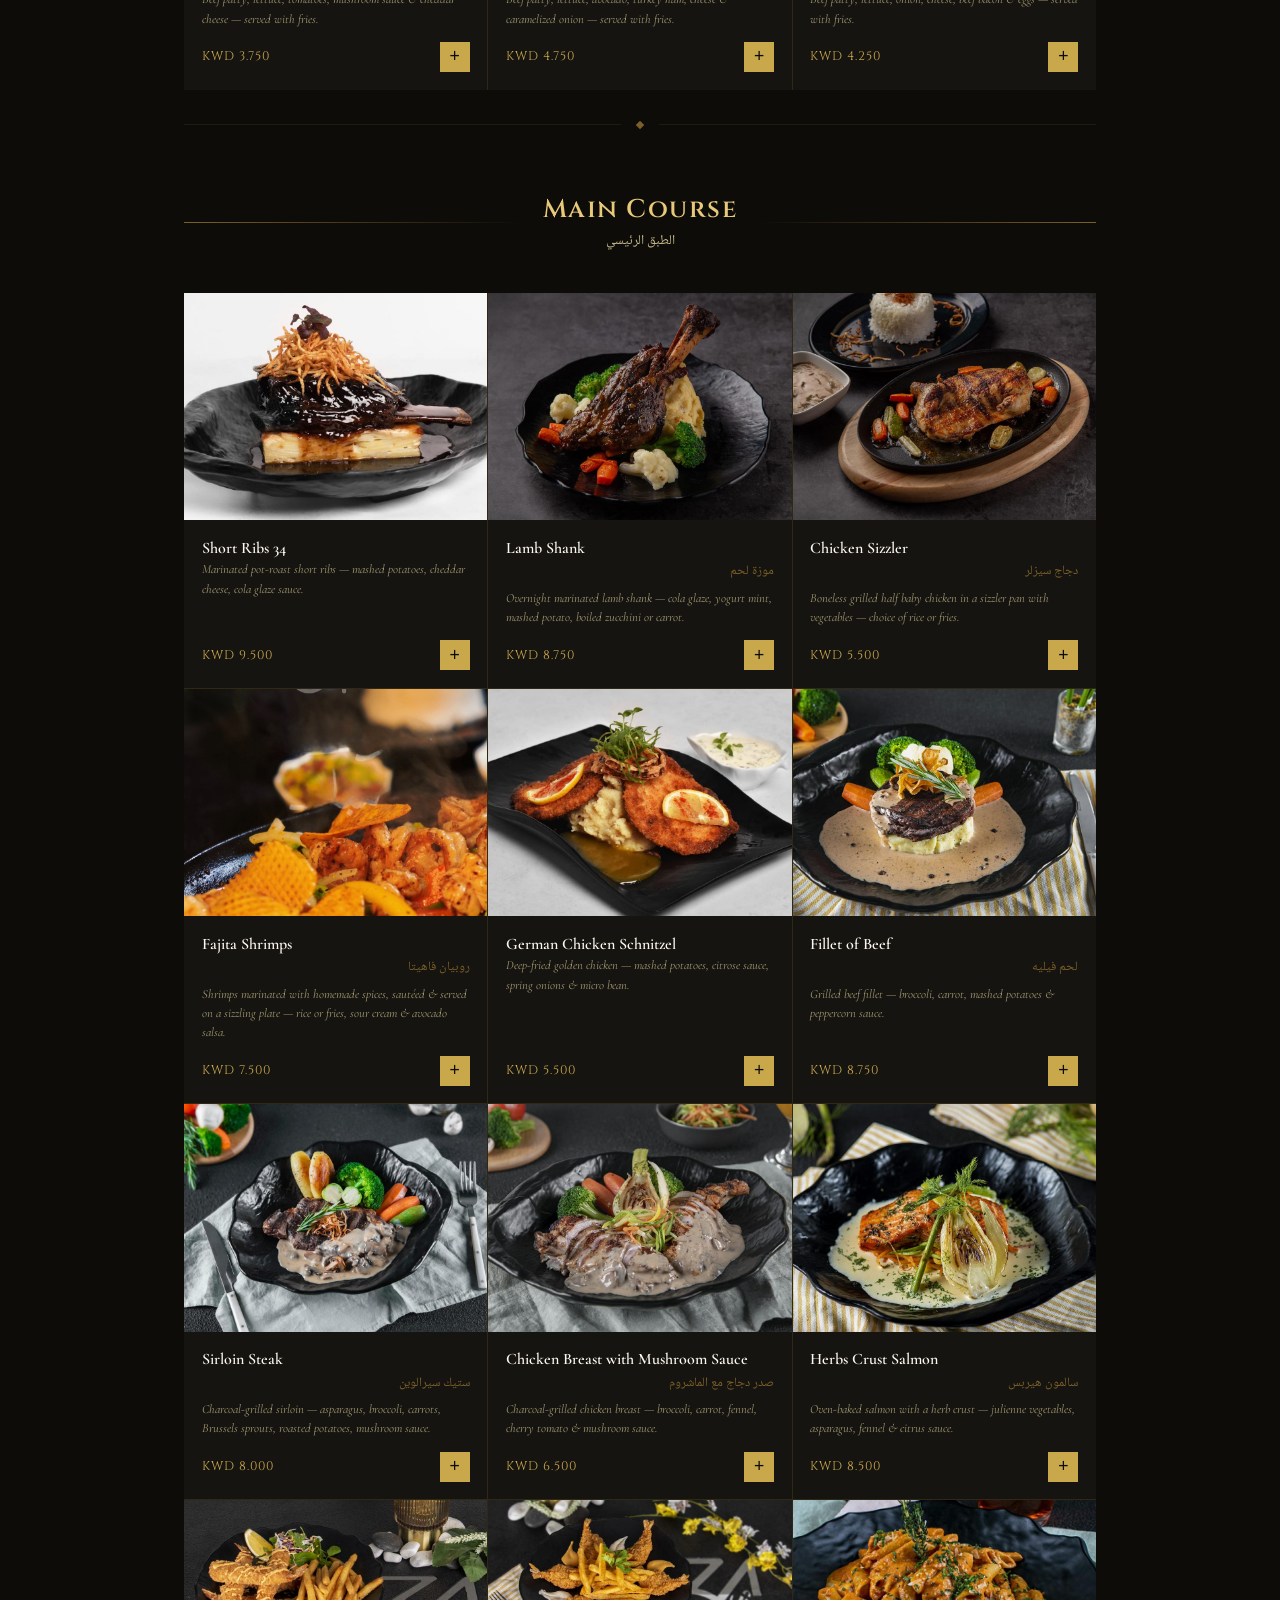
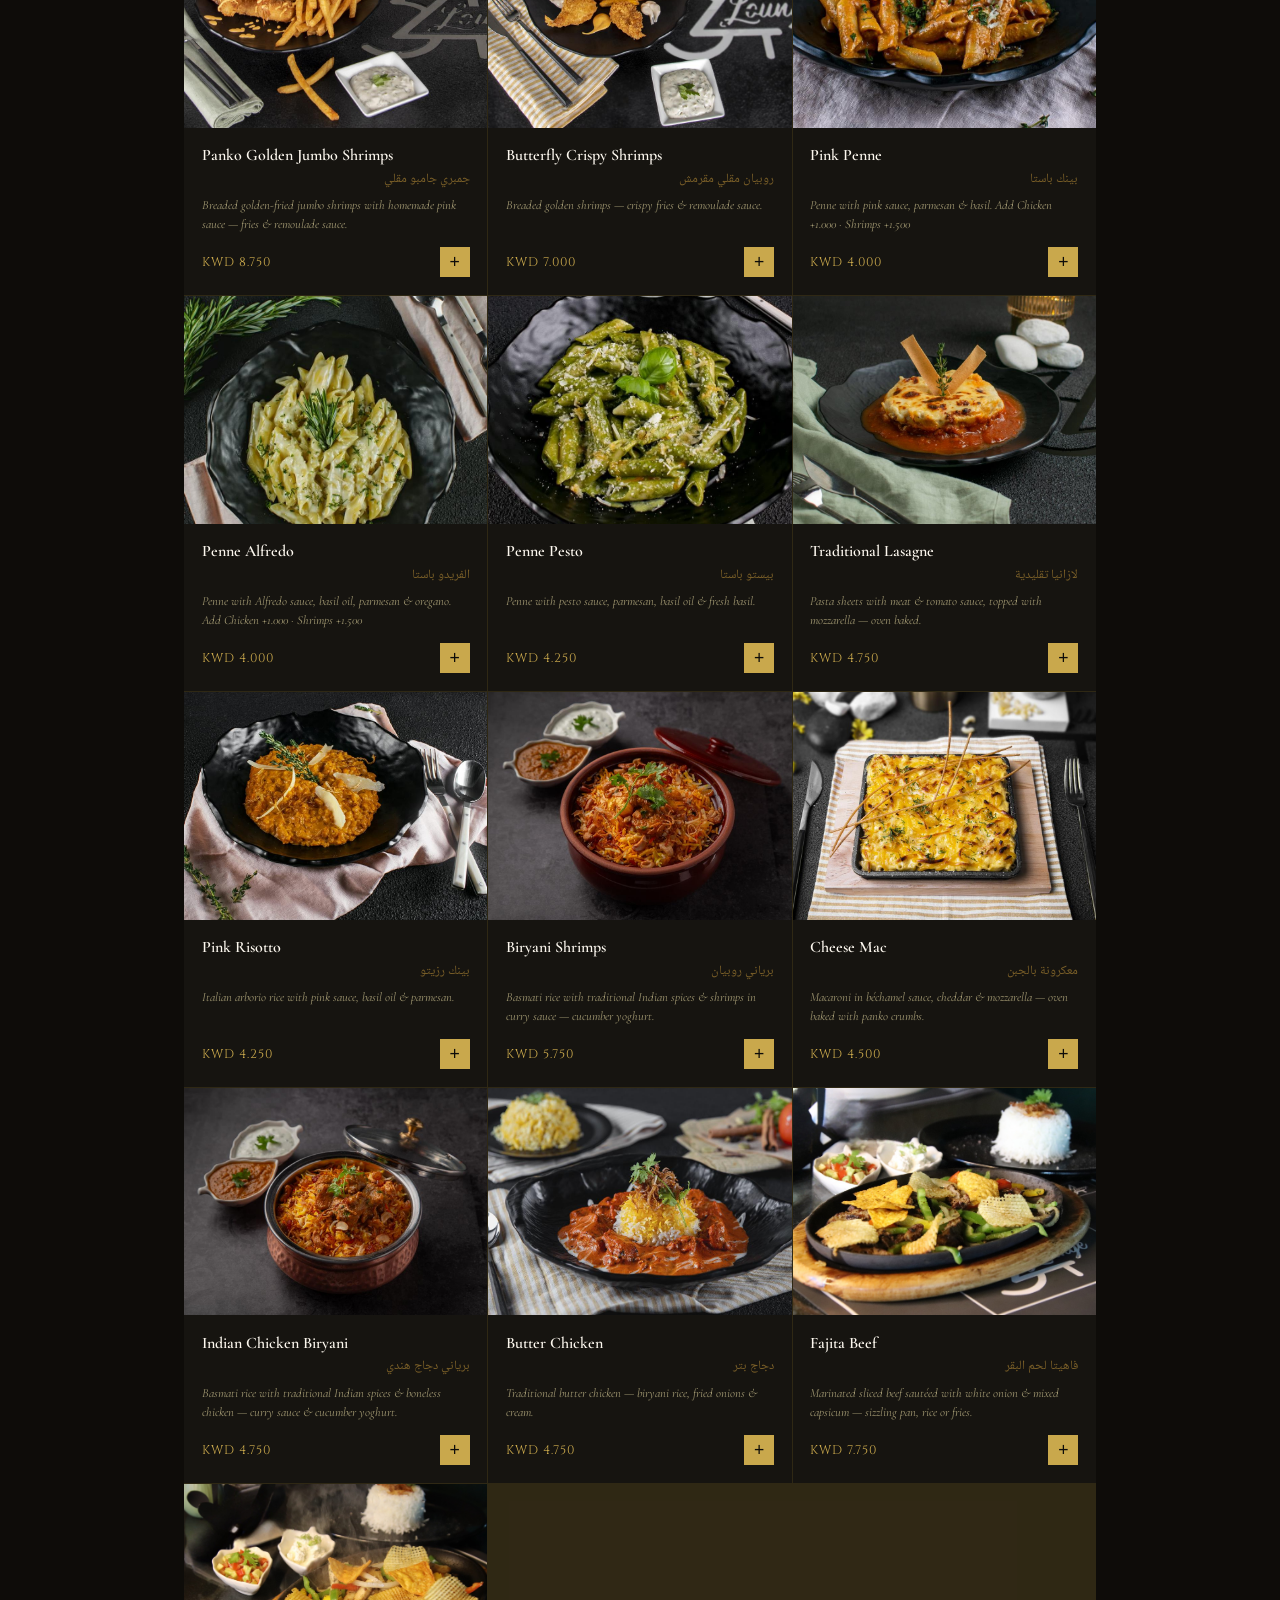
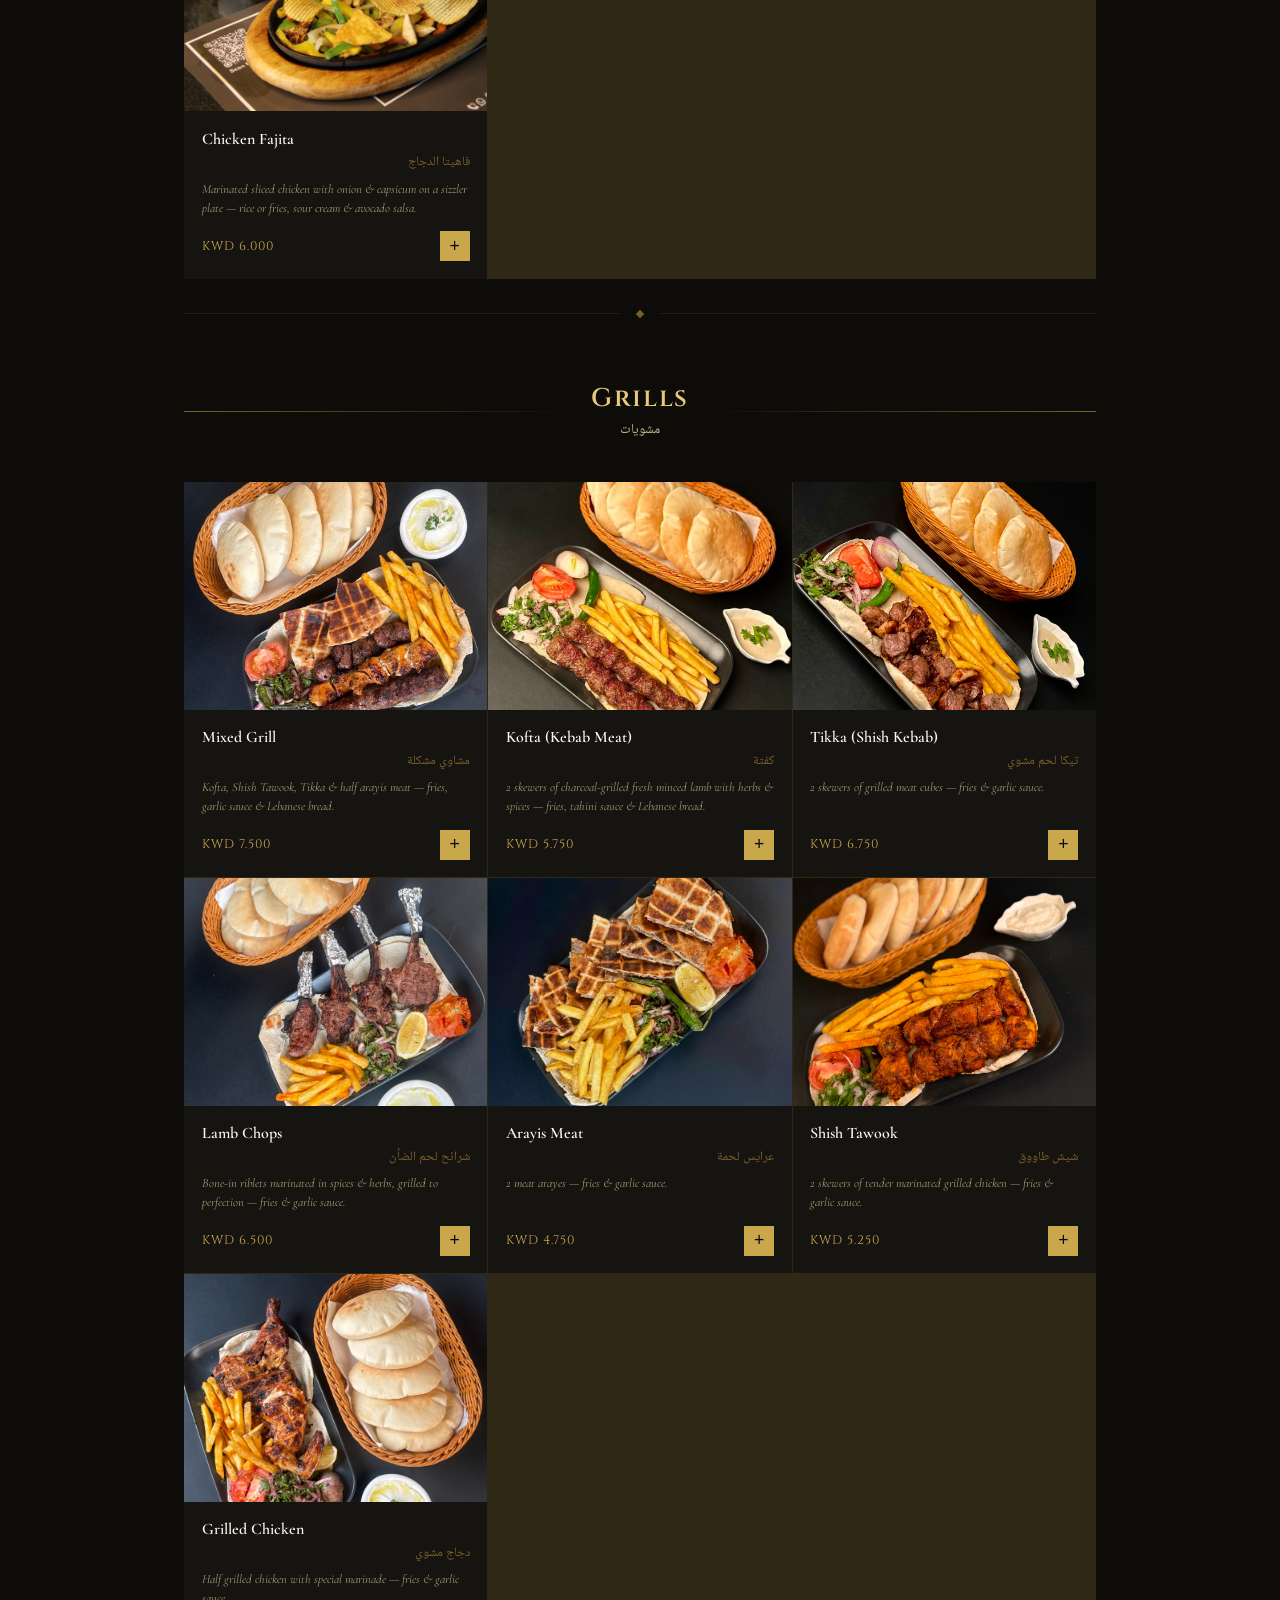
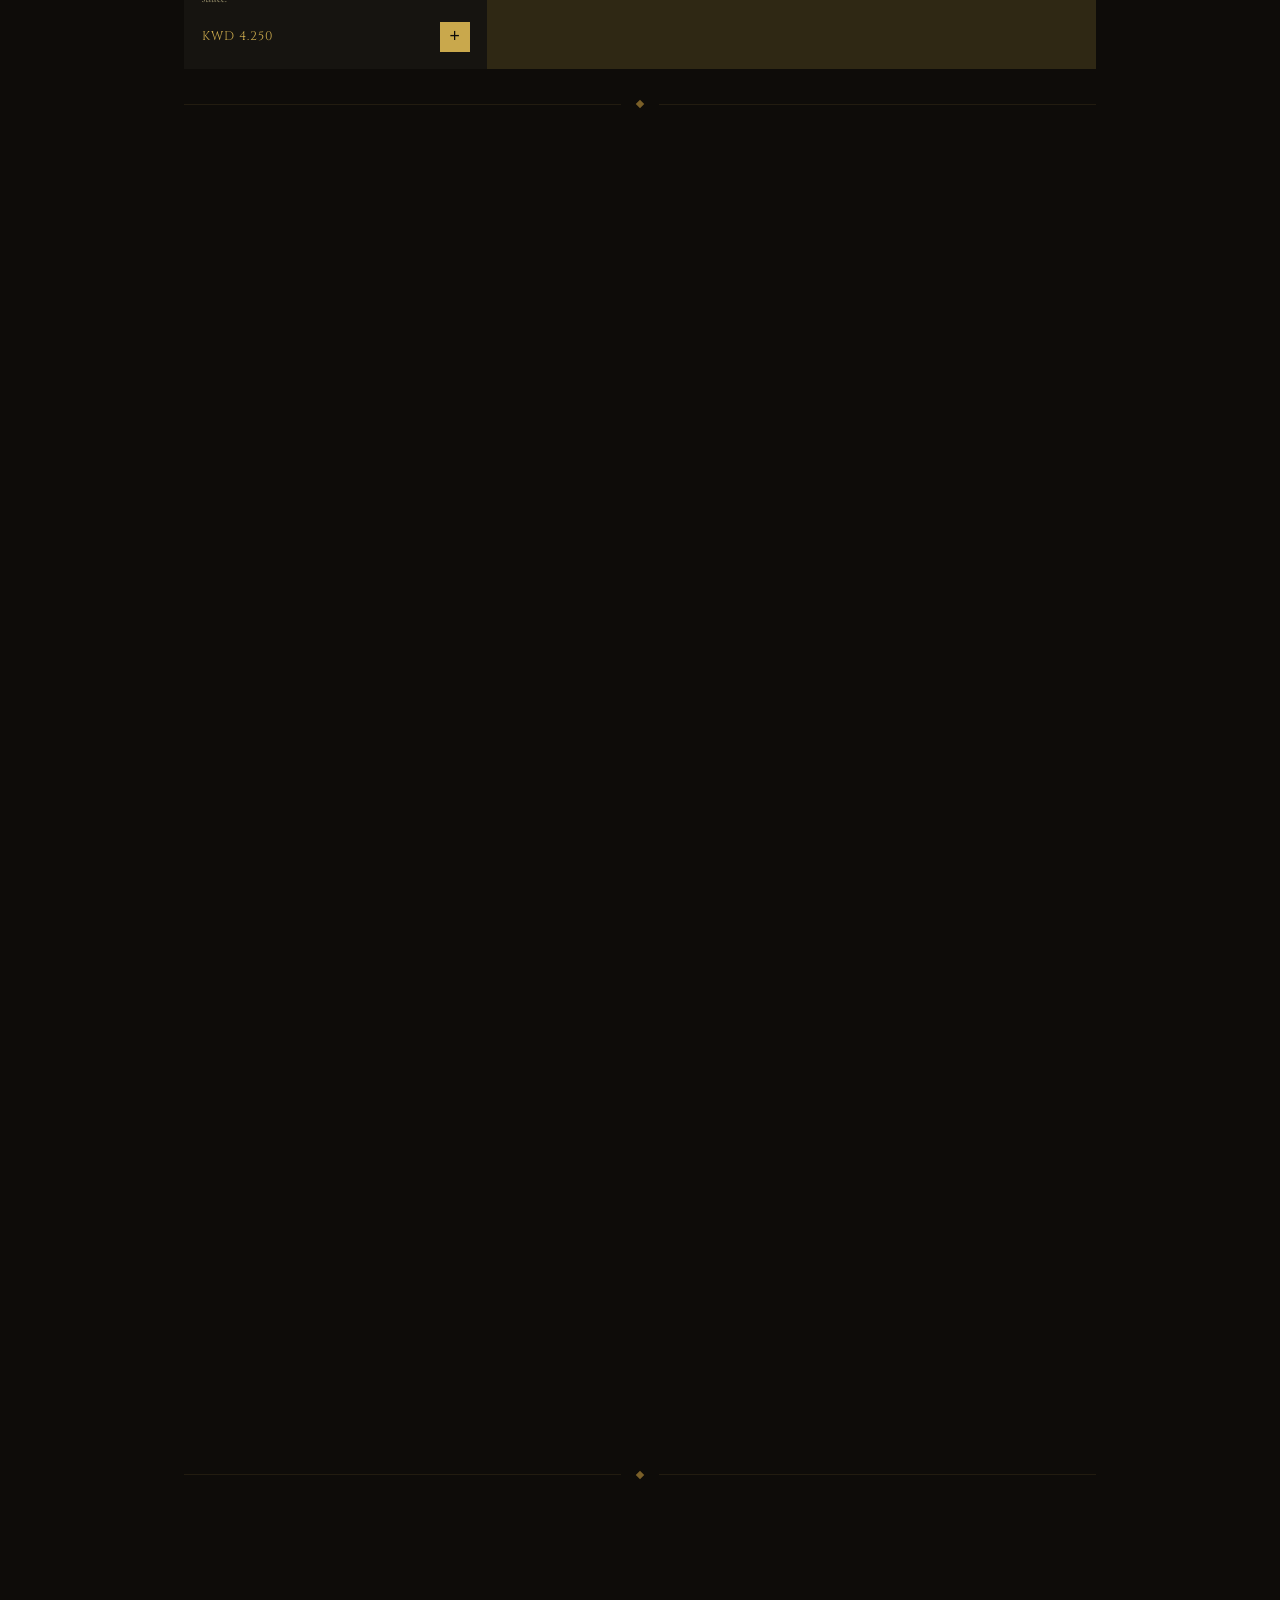
==== commit b8d1d017: "edit_fix01" ====
--- a/index.html
+++ b/index.html
@@ -253,9 +253,6 @@
 .modal-img-wrap{position:relative;aspect-ratio:16/9;overflow:hidden;background:var(--dark3)}
 .modal-img-wrap img{width:100%;height:100%;object-fit:cover}
 .modal-img-ph{width:100%;aspect-ratio:16/9;background:var(--dark3);display:flex;flex-direction:column;align-items:center;justify-content:center;gap:.5rem;font-size:4rem}
-.modal-img-upload{position:absolute;bottom:.8rem;right:.8rem;background:rgba(14,12,9,.85);border:1px solid var(--gold);color:var(--gold);font-family:'Cinzel',serif;font-size:.55rem;letter-spacing:.1em;padding:.4rem .8rem;cursor:pointer;backdrop-filter:blur(4px);display:flex;align-items:center;gap:.4rem;transition:all .2s}
-.modal-img-upload:hover{background:var(--gold);color:var(--dark)}
-.modal-img-upload input{display:none}
 .modal-badge-row{position:absolute;top:.8rem;left:.8rem;display:flex;gap:.4rem}
 .modal-body{padding:1.8rem}
 .modal-close{position:absolute;top:.8rem;right:.8rem;background:rgba(14,12,9,.8);border:1px solid var(--border);color:var(--cream-dim);width:34px;height:34px;display:flex;align-items:center;justify-content:center;cursor:pointer;font-size:1.1rem;transition:all .2s;z-index:10;backdrop-filter:blur(4px)}
@@ -277,9 +274,6 @@
 .modal-actions{display:flex;gap:.8rem;margin-top:1.5rem;flex-wrap:wrap}
 .modal-add-btn{flex:1;background:var(--gold);color:var(--dark);border:none;padding:1rem;font-family:'Cinzel',serif;font-size:.7rem;letter-spacing:.15em;text-transform:uppercase;cursor:pointer;transition:all .2s;min-width:180px}
 .modal-add-btn:hover{background:var(--gold-light);transform:translateY(-1px)}
-.modal-edit-btn{background:transparent;color:var(--cream-dim);border:1px solid var(--border);padding:.9rem 1.2rem;font-family:'Cinzel',serif;font-size:.6rem;letter-spacing:.1em;text-transform:uppercase;cursor:pointer;transition:all .2s;display:flex;align-items:center;gap:.4rem;text-decoration:none}
-.modal-edit-btn:hover{border-color:var(--gold);color:var(--gold)}
-.modal-img-note{font-size:.7rem;color:var(--gold-dim);font-style:italic;margin-top:.4rem;opacity:.8;text-align:center}
 
 /* ══ IMAGE GUIDE BANNER ══ */
 .img-guide{background:linear-gradient(135deg,rgba(201,168,76,.08),rgba(201,168,76,.03));border:1px solid rgba(201,168,76,.2);max-width:960px;margin:2rem auto;padding:1.5rem 2rem;display:flex;align-items:flex-start;gap:1.2rem}
@@ -1363,20 +1357,12 @@
     ? `<div class="modal-img-wrap">
         <img src="${imgSrc}" alt="${item.name}" onerror="modalImgFallback(this,'${item.emoji}')"/>
         ${item.badge ? `<div class="modal-badge-row"><span class="item-badge">${item.badge}</span></div>` : ''}
-        <label class="modal-img-upload" title="Replace image">
-          📷 Replace Image
-          <input type="file" accept="image/*" onchange="handleImgUpload(event,'${item.id}')"/>
-        </label>
       </div>`
     : `<div style="position:relative">
         <div class="modal-img-ph">${item.emoji}
           <small style="font-family:'Cinzel',serif;font-size:.5rem;letter-spacing:.2em;color:var(--gold-dim);margin-top:.3rem">NO IMAGE YET</small>
         </div>
         ${item.badge ? `<div class="modal-badge-row"><span class="item-badge">${item.badge}</span></div>` : ''}
-        <label class="modal-img-upload" title="Upload image">
-          📷 Upload Image
-          <input type="file" accept="image/*" onchange="handleImgUpload(event,'${item.id}')"/>
-        </label>
       </div>`;
 
   document.getElementById('modalInner').innerHTML = `
@@ -1397,9 +1383,7 @@
         <button class="modal-add-btn" onclick="addToCart('${item.id}','${category}');showToast('${item.name} added to cart')">
           + Add to Order — KWD ${item.price.toFixed(3)}
         </button>
-        <a href="admin.html#item-${item.id}" class="modal-edit-btn">⚙️ Edit in Back Office</a>
       </div>
-      <div class="modal-img-note">💡 Upload an image above — saved instantly to this device</div>
     </div>`;
 
   document.getElementById('modalOverlay').classList.add('open');
@@ -1420,38 +1404,6 @@
   // Items that have Arabic descriptions hardcoded can be added here
   // For now show a note pointing to back office
   return desc ? `<span style="color:var(--gold-dim);font-size:.75rem">الوصف بالعربية: أضفه من لوحة التحكم ← Back Office</span>` : '';
-}
-
-/* ════════════════════════════════════════
-   IMAGE UPLOAD VIA MODAL
-════════════════════════════════════════ */
-function handleImgUpload(event, itemId) {
-  const file = event.target.files[0];
-  if (!file) return;
-  const reader = new FileReader();
-  reader.onload = function(e) {
-    const dataUrl = e.target.result;
-    localStorage.setItem('img_' + itemId, dataUrl);
-    showToast('✓ Image saved for ' + itemId);
-    // Refresh the card in the grid
-    const card = document.querySelector(`[data-id="${itemId}"]`);
-    if (card) {
-      const cat = card.dataset.cat;
-      const item = MENU[cat] && MENU[cat].find(i => i.id === itemId);
-      if (item) { item.img = dataUrl; card.outerHTML = renderCard(item, cat); }
-    }
-    // Refresh modal image
-    const modalImg = document.querySelector('.modal-img-wrap img');
-    if (modalImg) modalImg.src = dataUrl;
-    const modalPh = document.querySelector('.modal-img-ph');
-    if (modalPh) {
-      modalPh.parentElement.innerHTML = `<div class="modal-img-wrap">
-        <img src="${dataUrl}" alt="item" style="width:100%;height:100%;object-fit:cover"/>
-        <label class="modal-img-upload">📷 Replace Image<input type="file" accept="image/*" onchange="handleImgUpload(event,'${itemId}')"/></label>
-      </div>`;
-    }
-  };
-  reader.readAsDataURL(file);
 }
 
 /* ════════════════════════════════════════
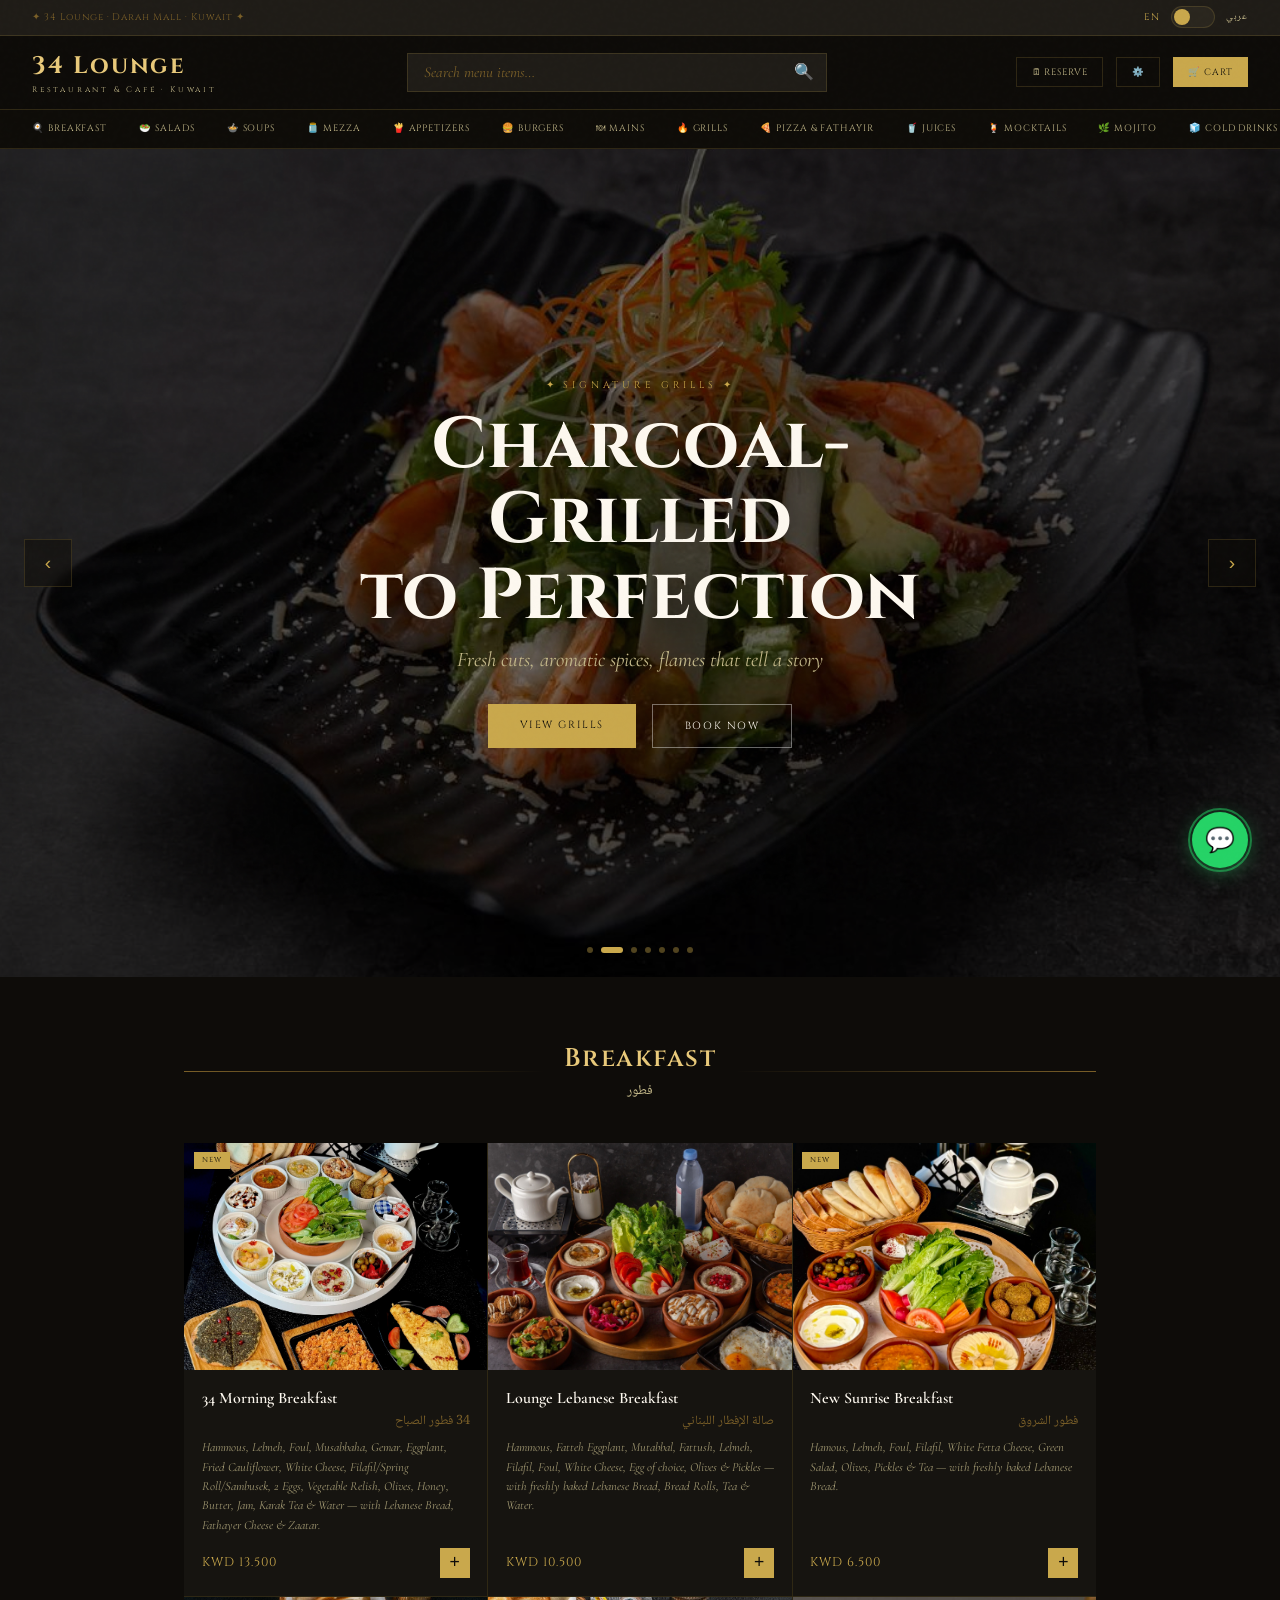
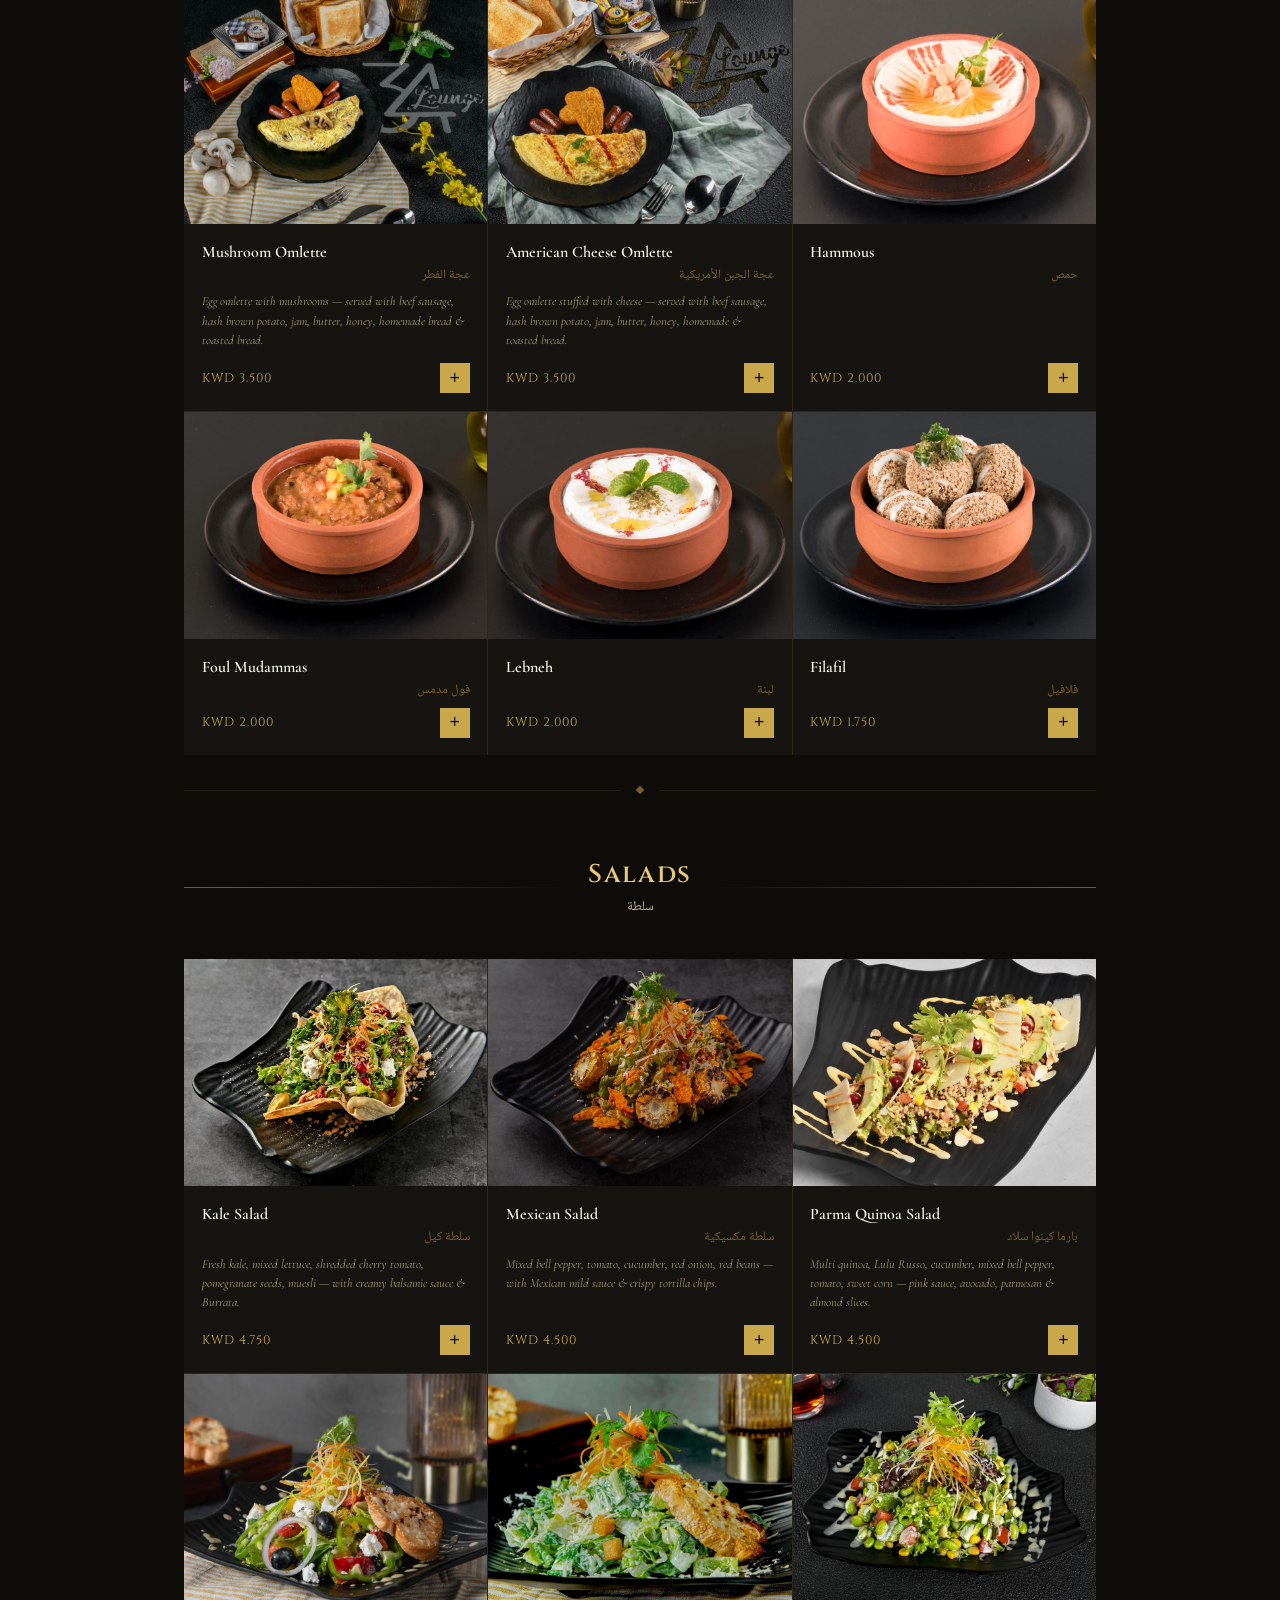
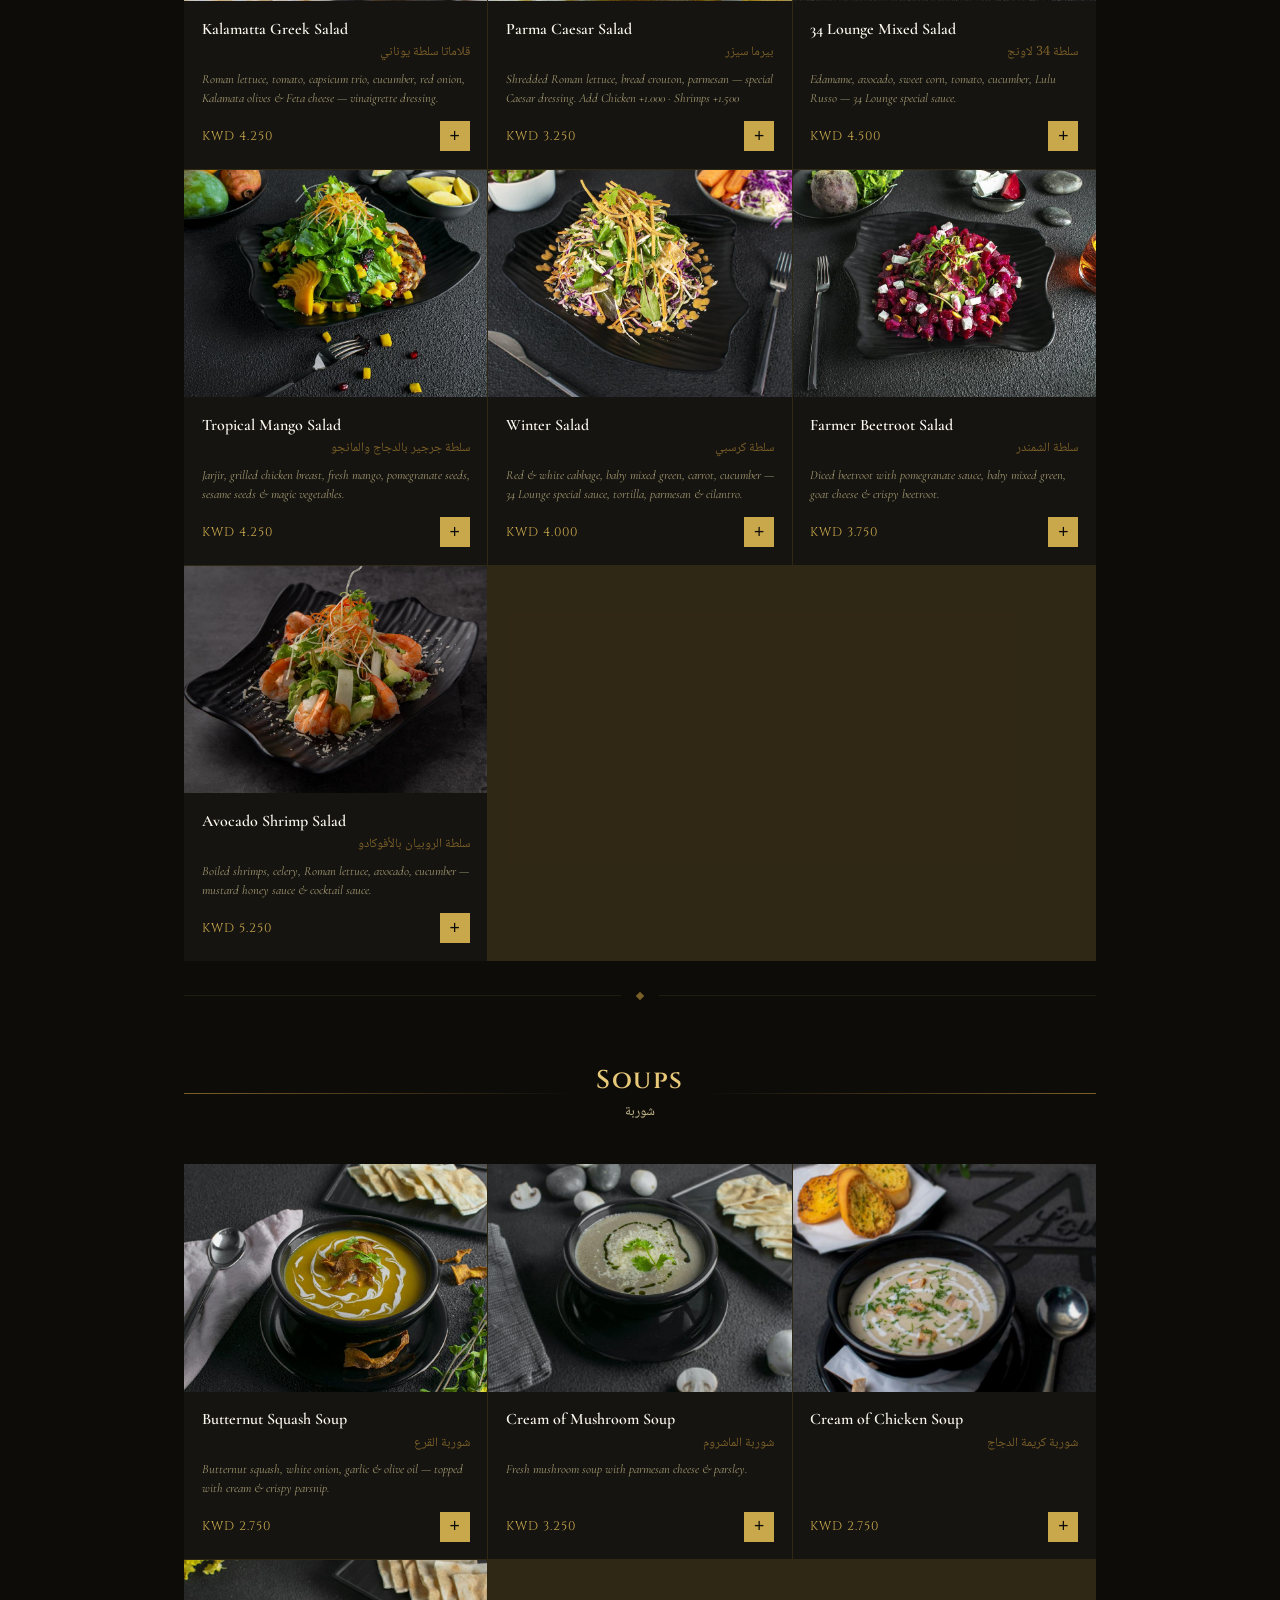
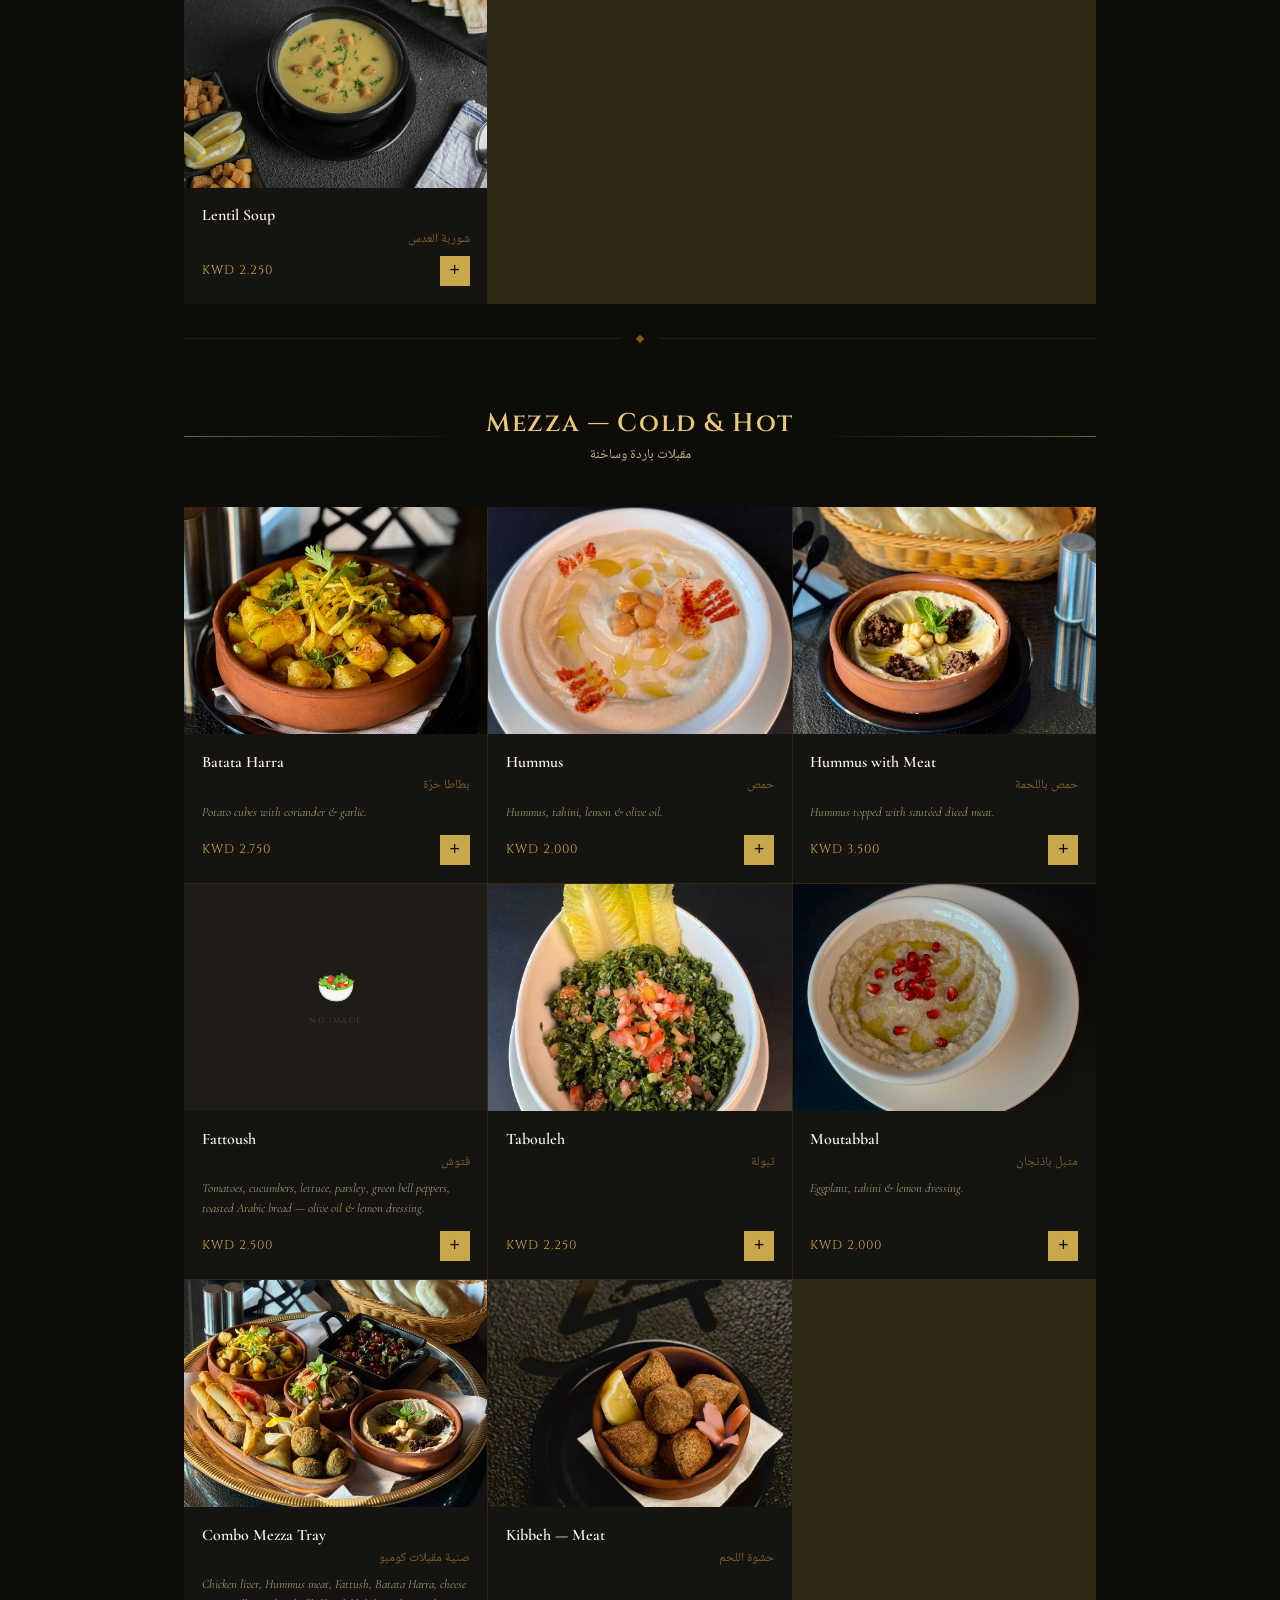
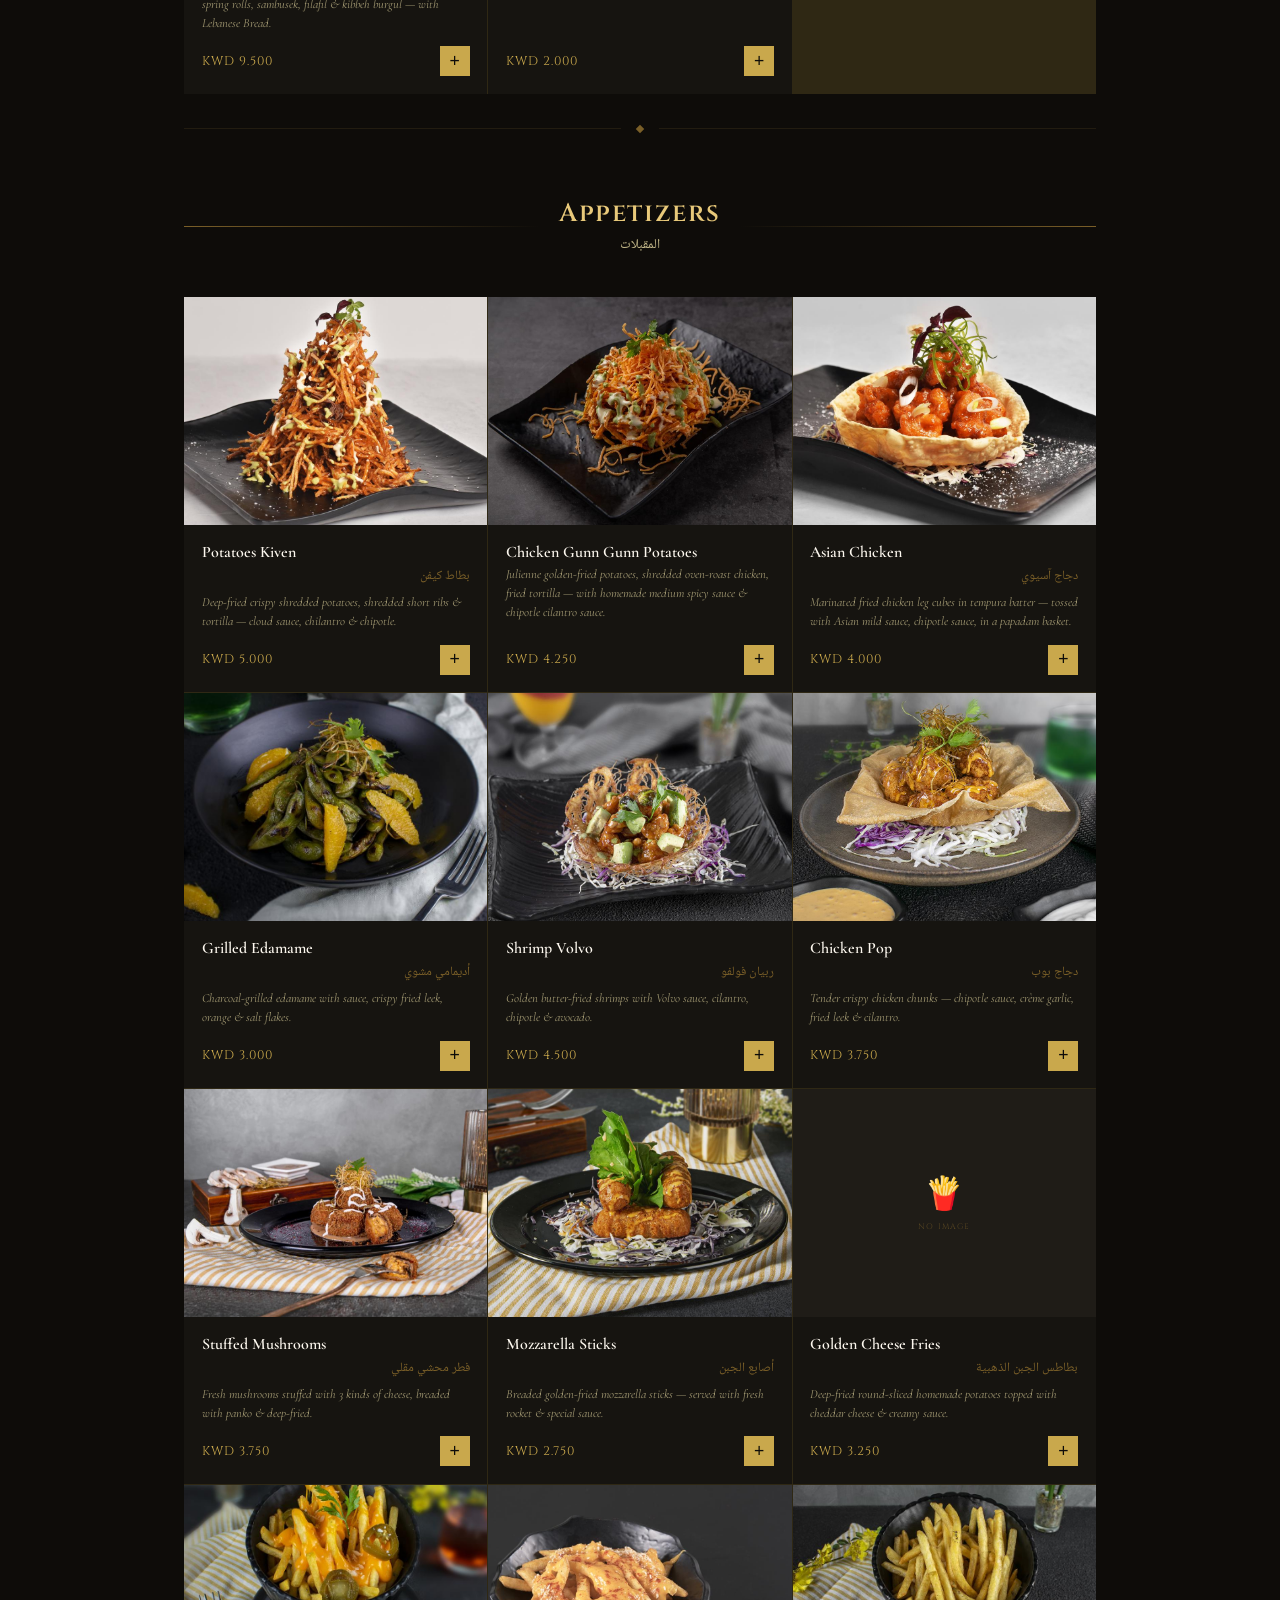
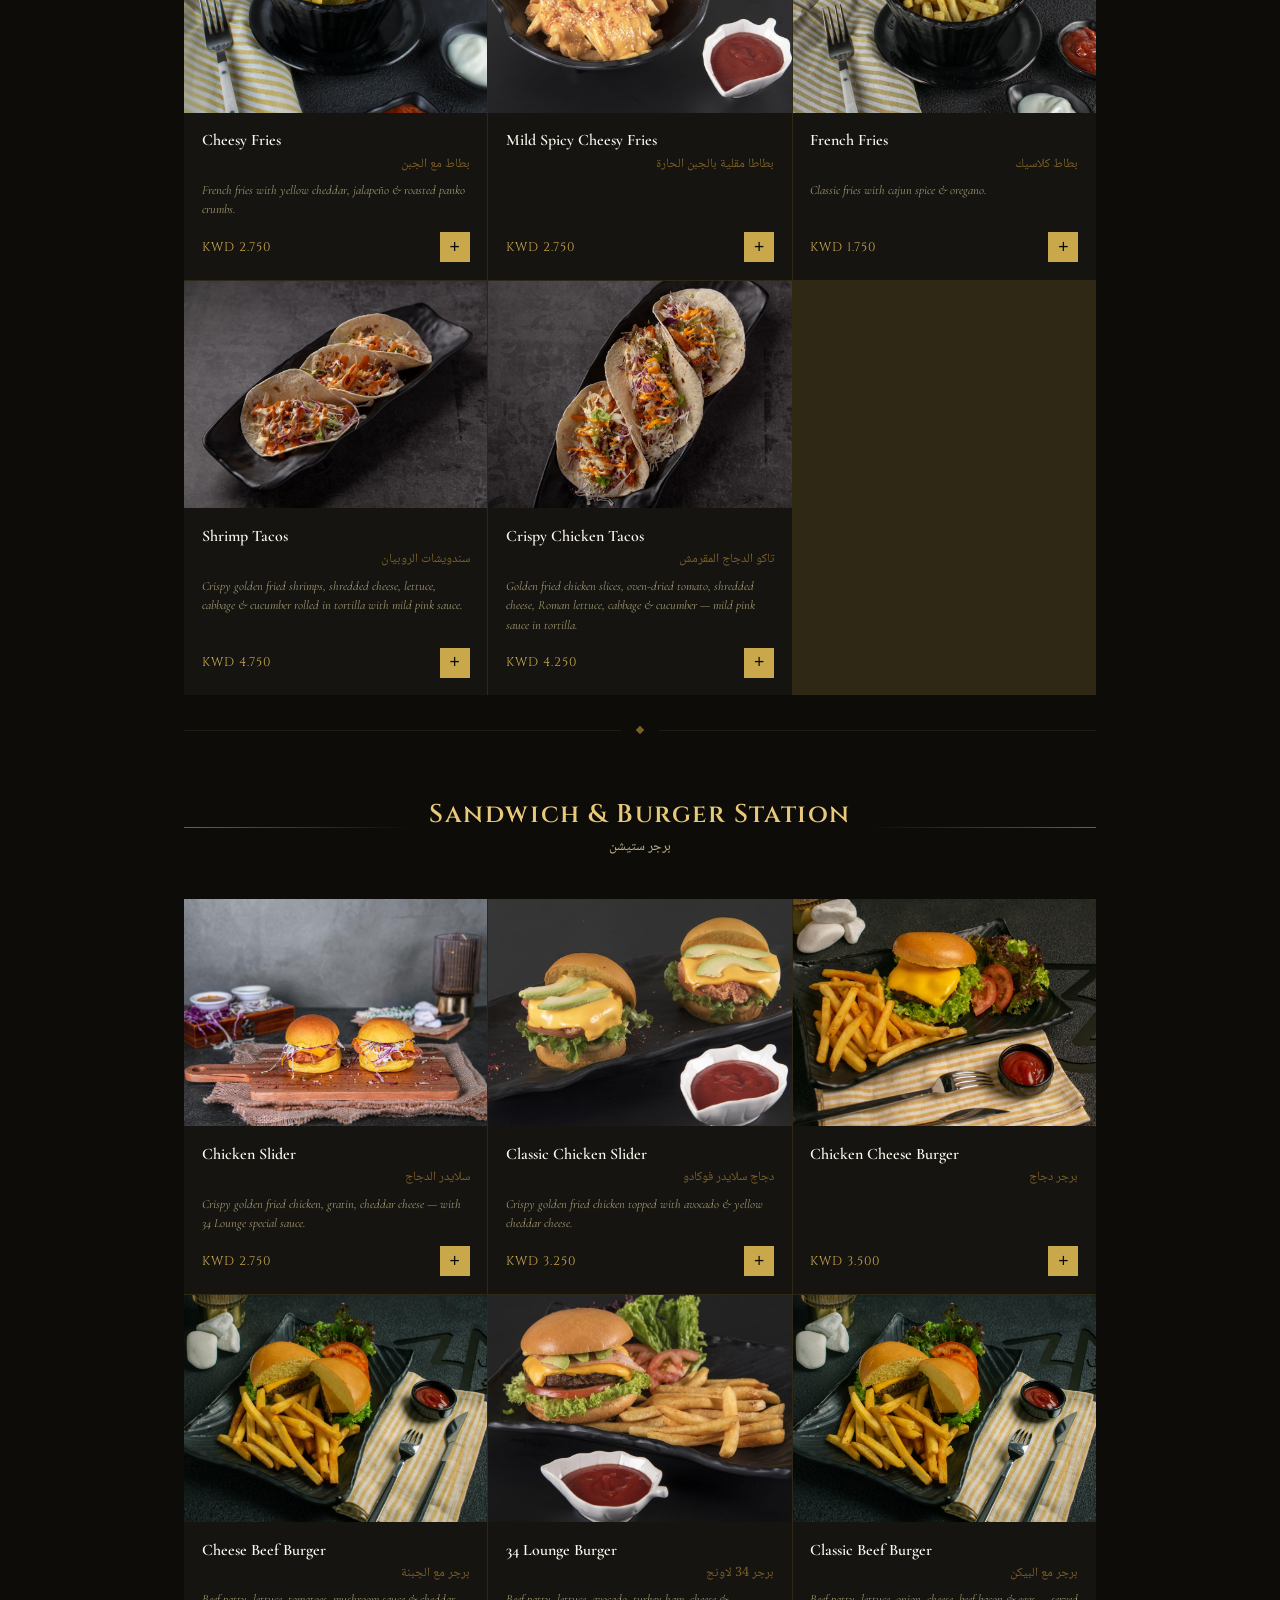
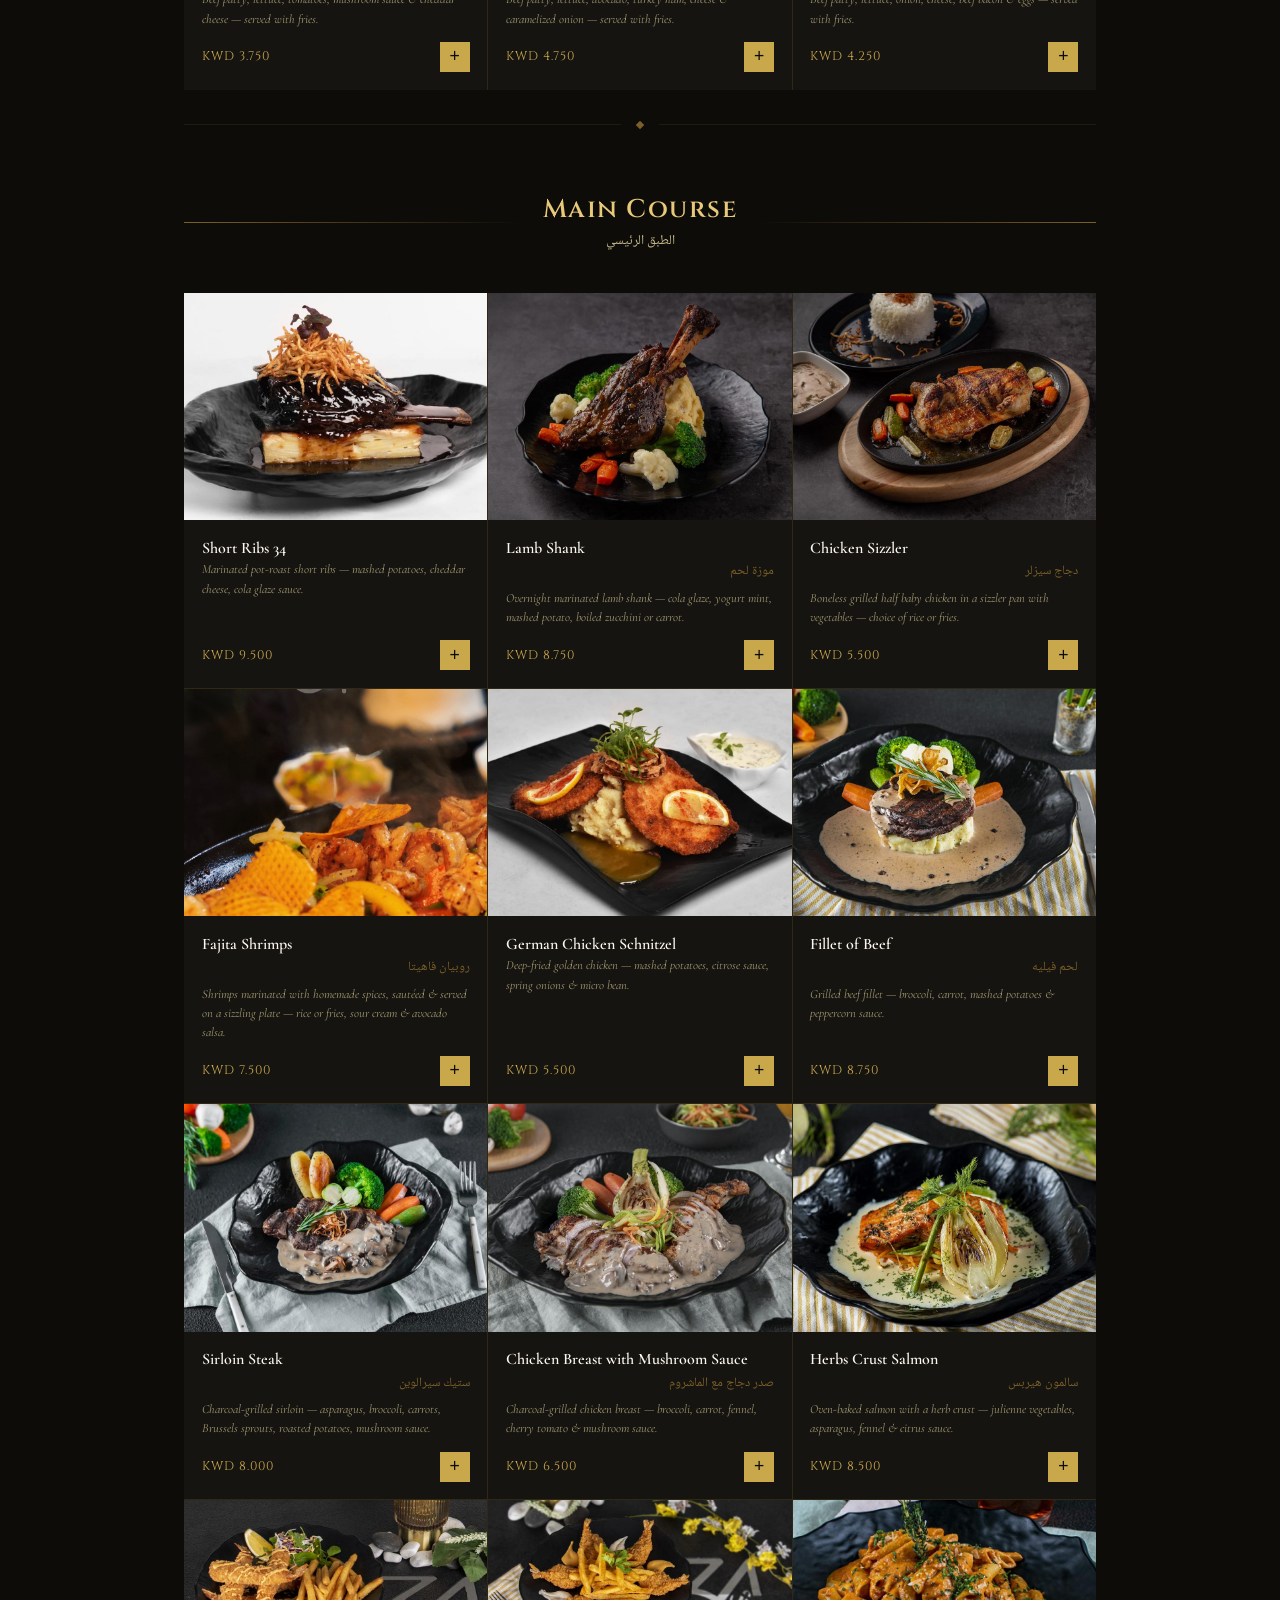
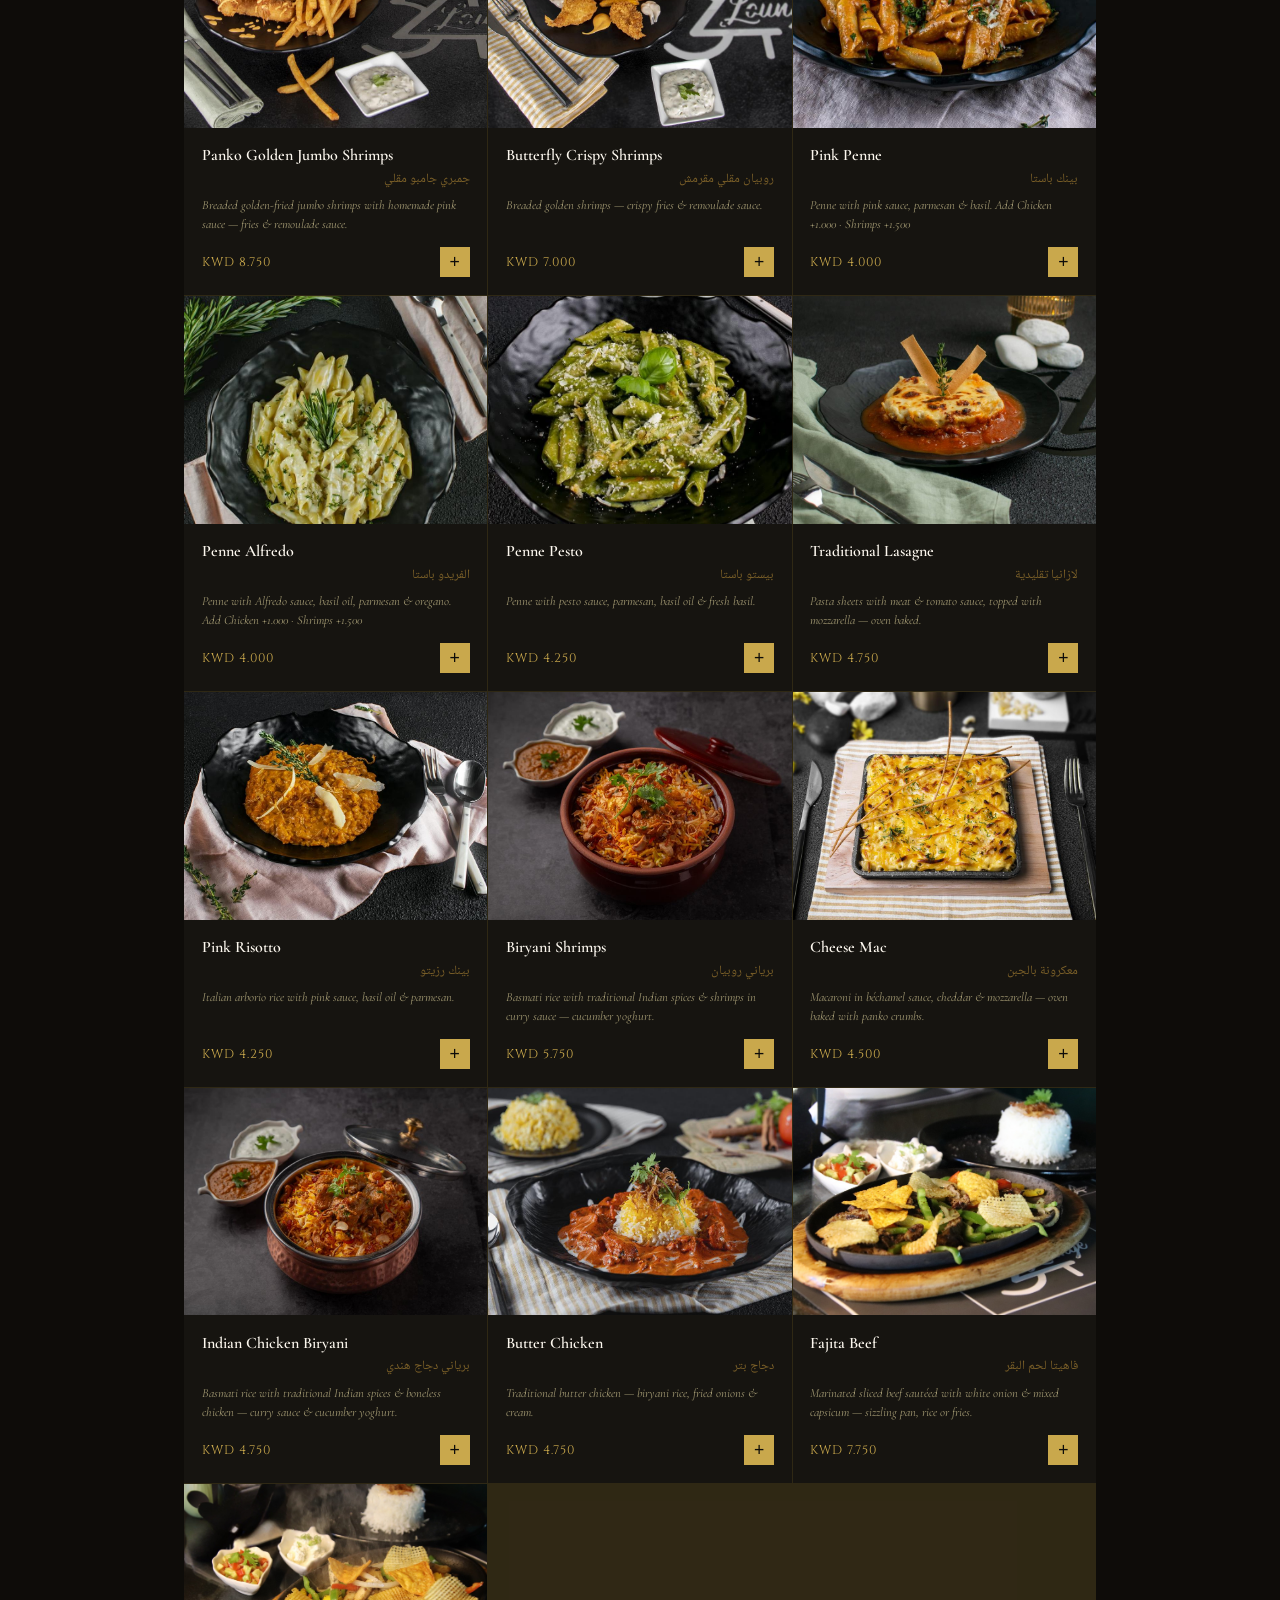
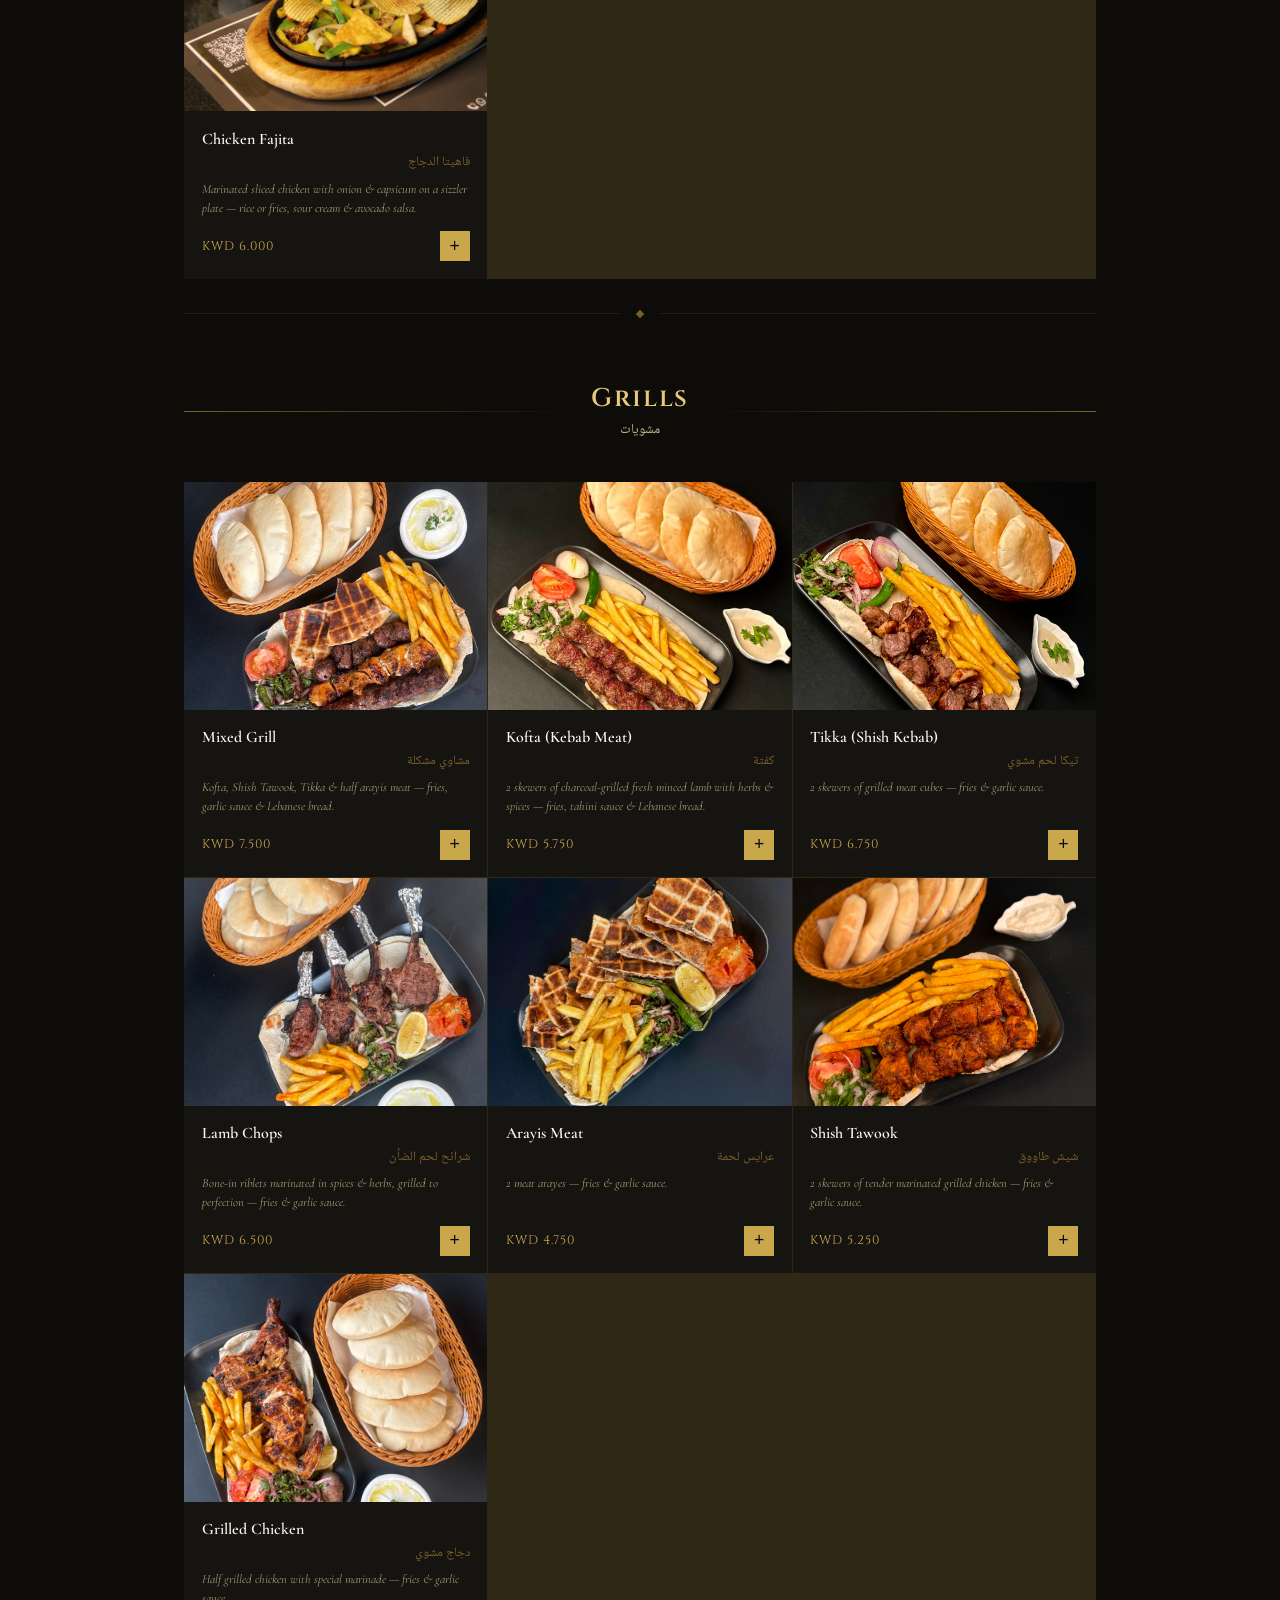
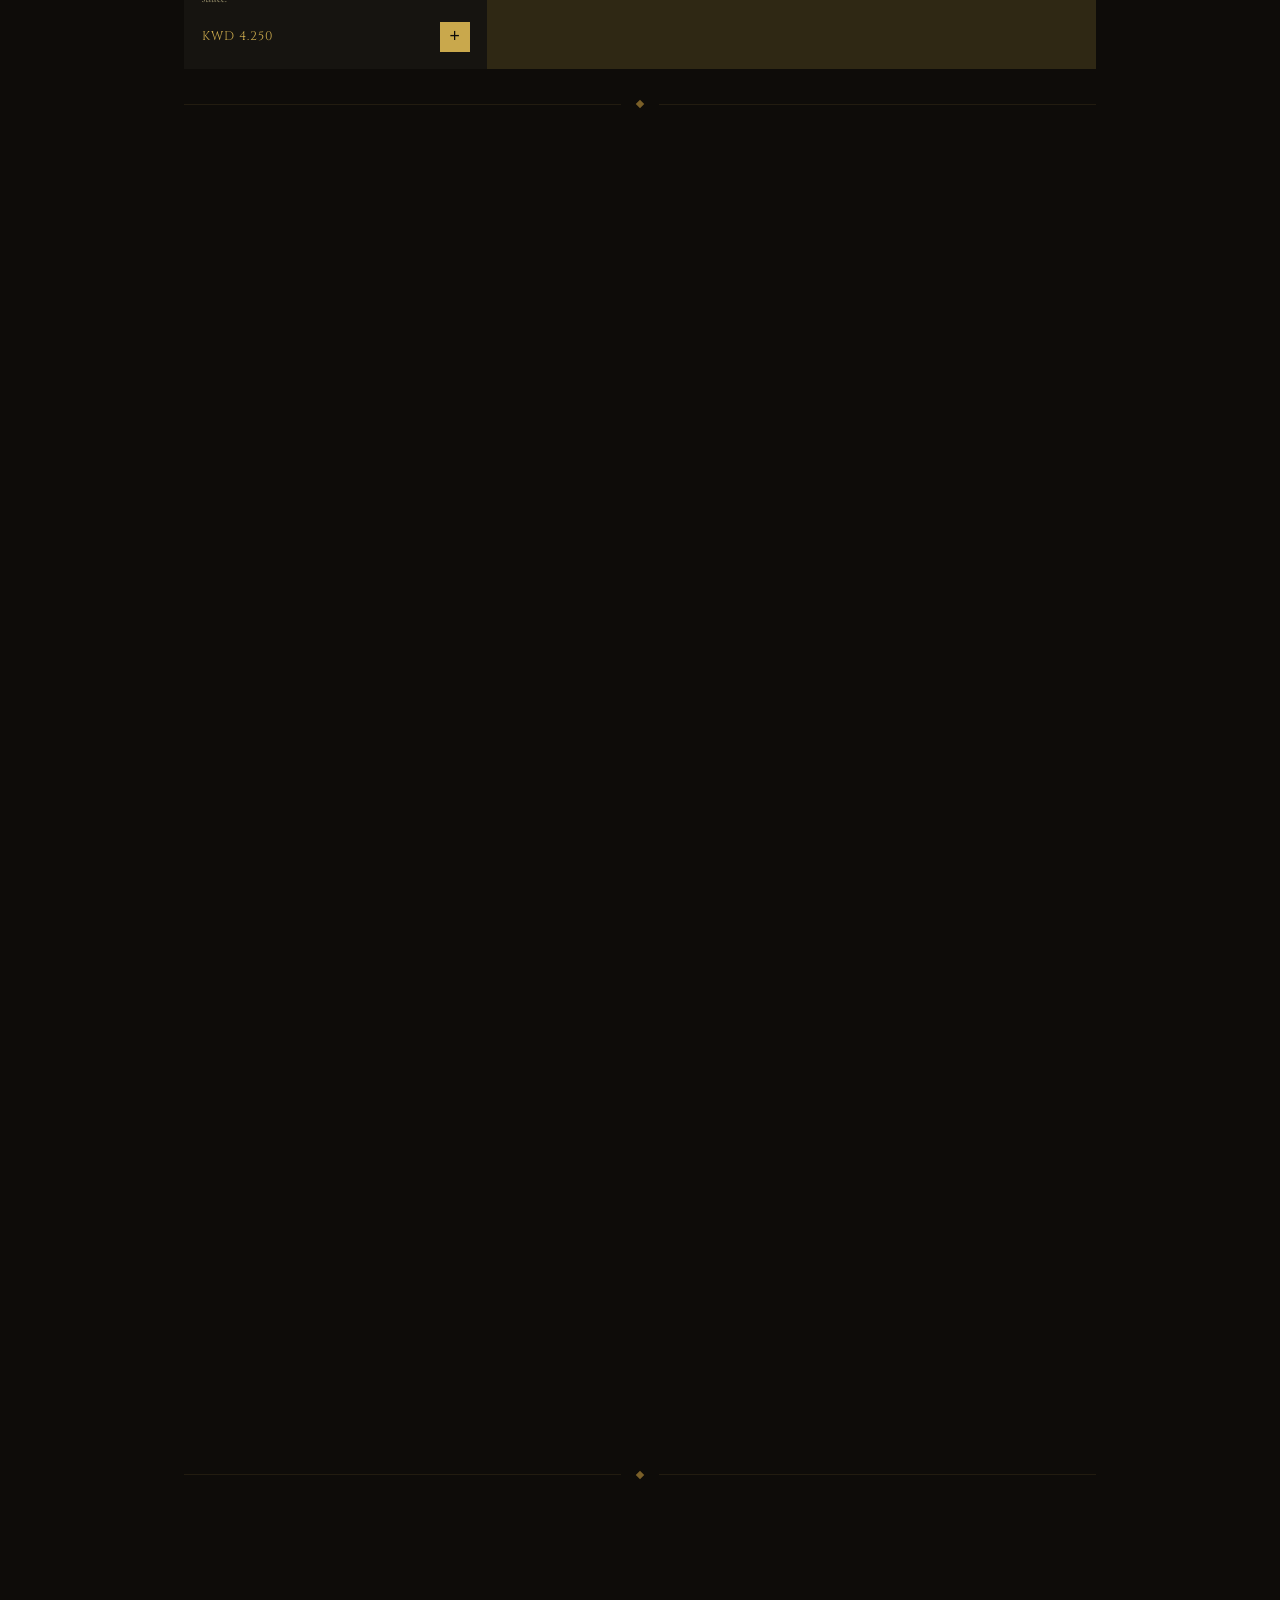
==== commit e8162799: "hero_banner_" ====
--- a/index.html
+++ b/index.html
@@ -296,6 +296,8 @@
   .modal-body{padding:1.2rem}
   .modal-name{font-size:1.4rem}
   .modal-actions{flex-direction:column}
+  .item-grid{grid-template-columns:1fr;max-width:440px;margin:0 auto}
+  .item-img-wrap{aspect-ratio:16/10}
 }
 </style>
 </head>
@@ -419,6 +421,48 @@
         <div class="slide-cta">
           <a class="slide-btn primary" href="#sweets">View Sweets</a>
           <a class="slide-btn outline" href="#cold-coffee">Cold Coffee</a>
+        </div>
+      </div>
+    </div>
+
+    <!-- Slide 5 -->
+    <div class="slide">
+      <div class="slide-bg" style="background-image:url('images/hero5.jpg');background-color:#1a1408"></div>
+      <div class="slide-content">
+        <div class="slide-badge">✦ The 34 Lounge Experience ✦</div>
+        <h1 class="slide-title">An Ambience<br>Built for Moments</h1>
+        <p class="slide-sub">Warm interiors, attentive service, unforgettable evenings</p>
+        <div class="slide-cta">
+          <a class="slide-btn primary" href="#breakfast">Explore Menu</a>
+          <a class="slide-btn outline" href="34lounge_reservation.html">Reserve a Table</a>
+        </div>
+      </div>
+    </div>
+
+    <!-- Slide 6 -->
+    <div class="slide">
+      <div class="slide-bg" style="background-image:url('images/hero6.jpg');background-color:#141a0e"></div>
+      <div class="slide-content">
+        <div class="slide-badge">✦ Fresh Every Day ✦</div>
+        <h1 class="slide-title">Crafted with Care,<br>Served with Pride</h1>
+        <p class="slide-sub">Every dish plated fresh, from our kitchen to your table</p>
+        <div class="slide-cta">
+          <a class="slide-btn primary" href="#mains">View Mains</a>
+          <a class="slide-btn outline" href="34lounge_reservation.html">Book Now</a>
+        </div>
+      </div>
+    </div>
+
+    <!-- Slide 7 -->
+    <div class="slide">
+      <div class="slide-bg" style="background-image:url('images/hero7.jpg');background-color:#0e1418"></div>
+      <div class="slide-content">
+        <div class="slide-badge">✦ Visit Us ✦</div>
+        <h1 class="slide-title">Darah Mall,<br>Kuwait City</h1>
+        <p class="slide-sub">Come see what everyone's talking about</p>
+        <div class="slide-cta">
+          <a class="slide-btn primary" href="#breakfast">Explore Menu</a>
+          <a class="slide-btn outline" href="34lounge_reservation.html">Reserve a Table</a>
         </div>
       </div>
     </div>
